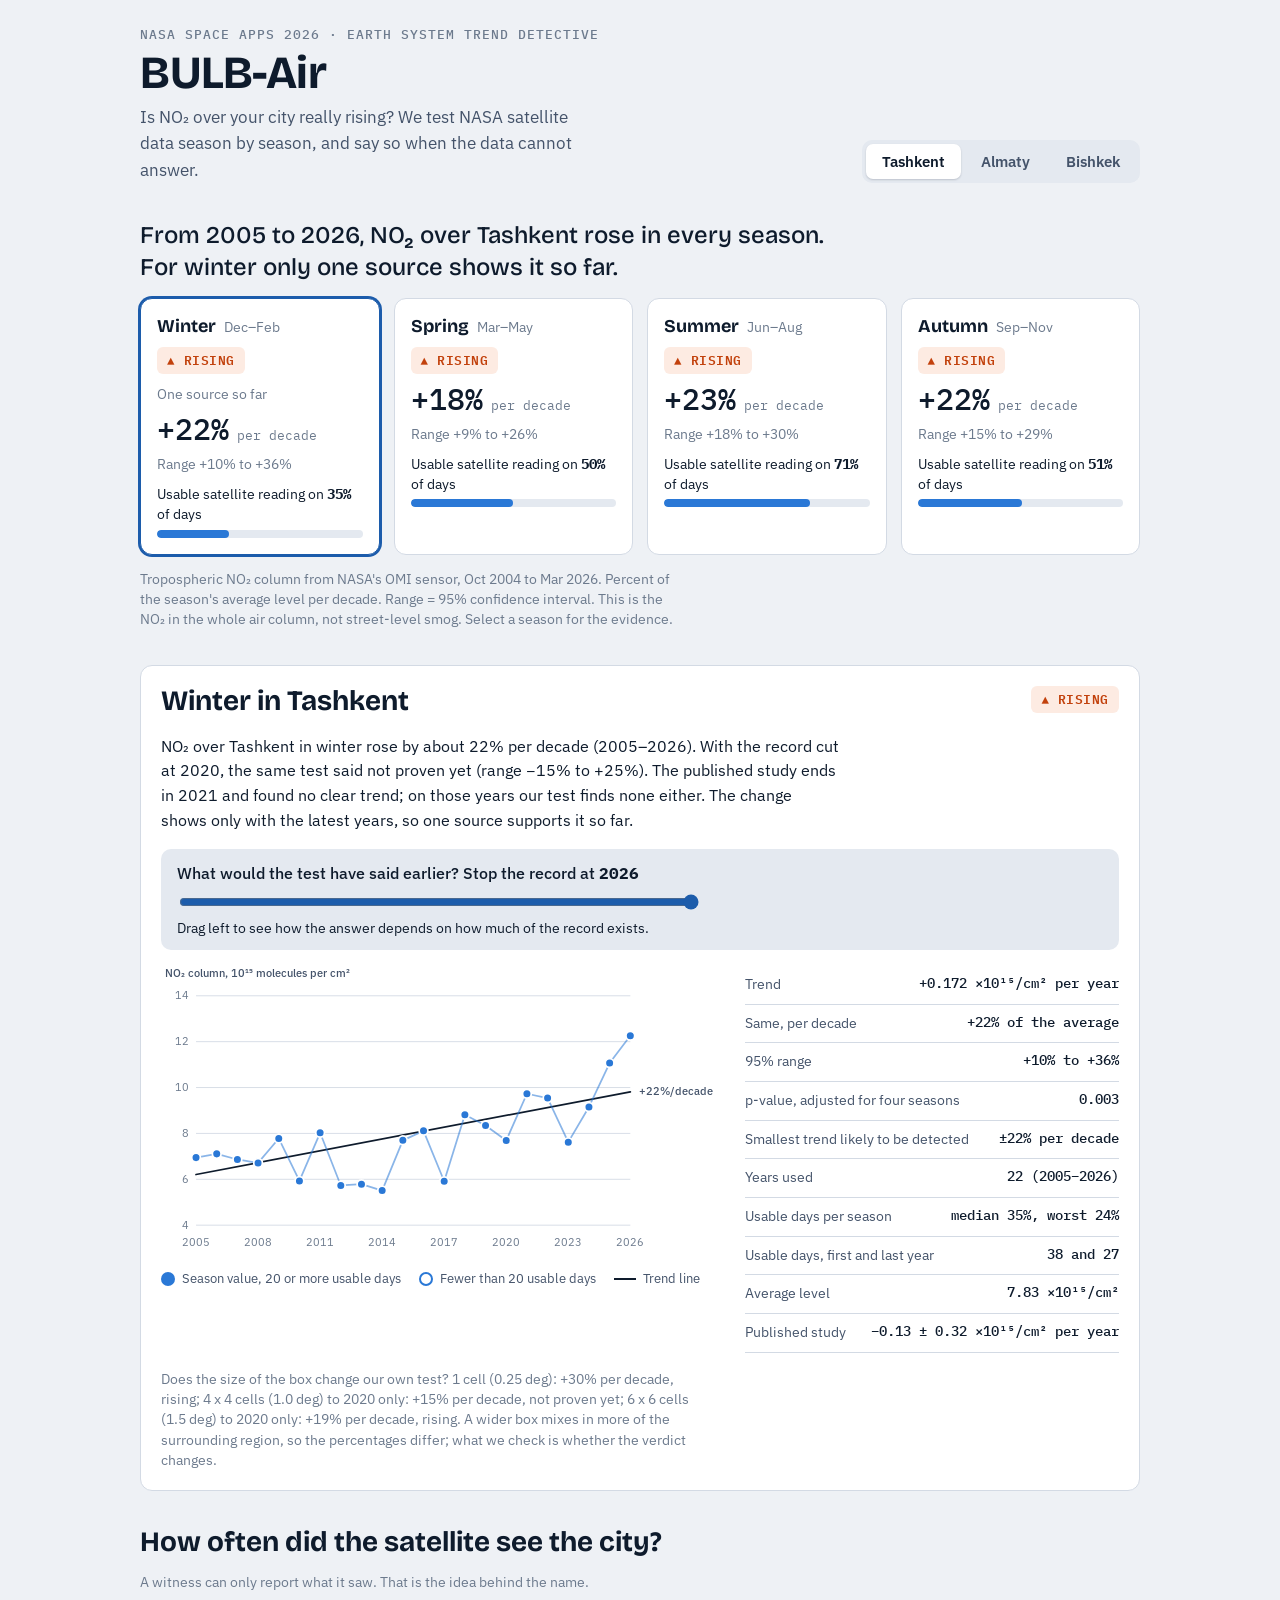
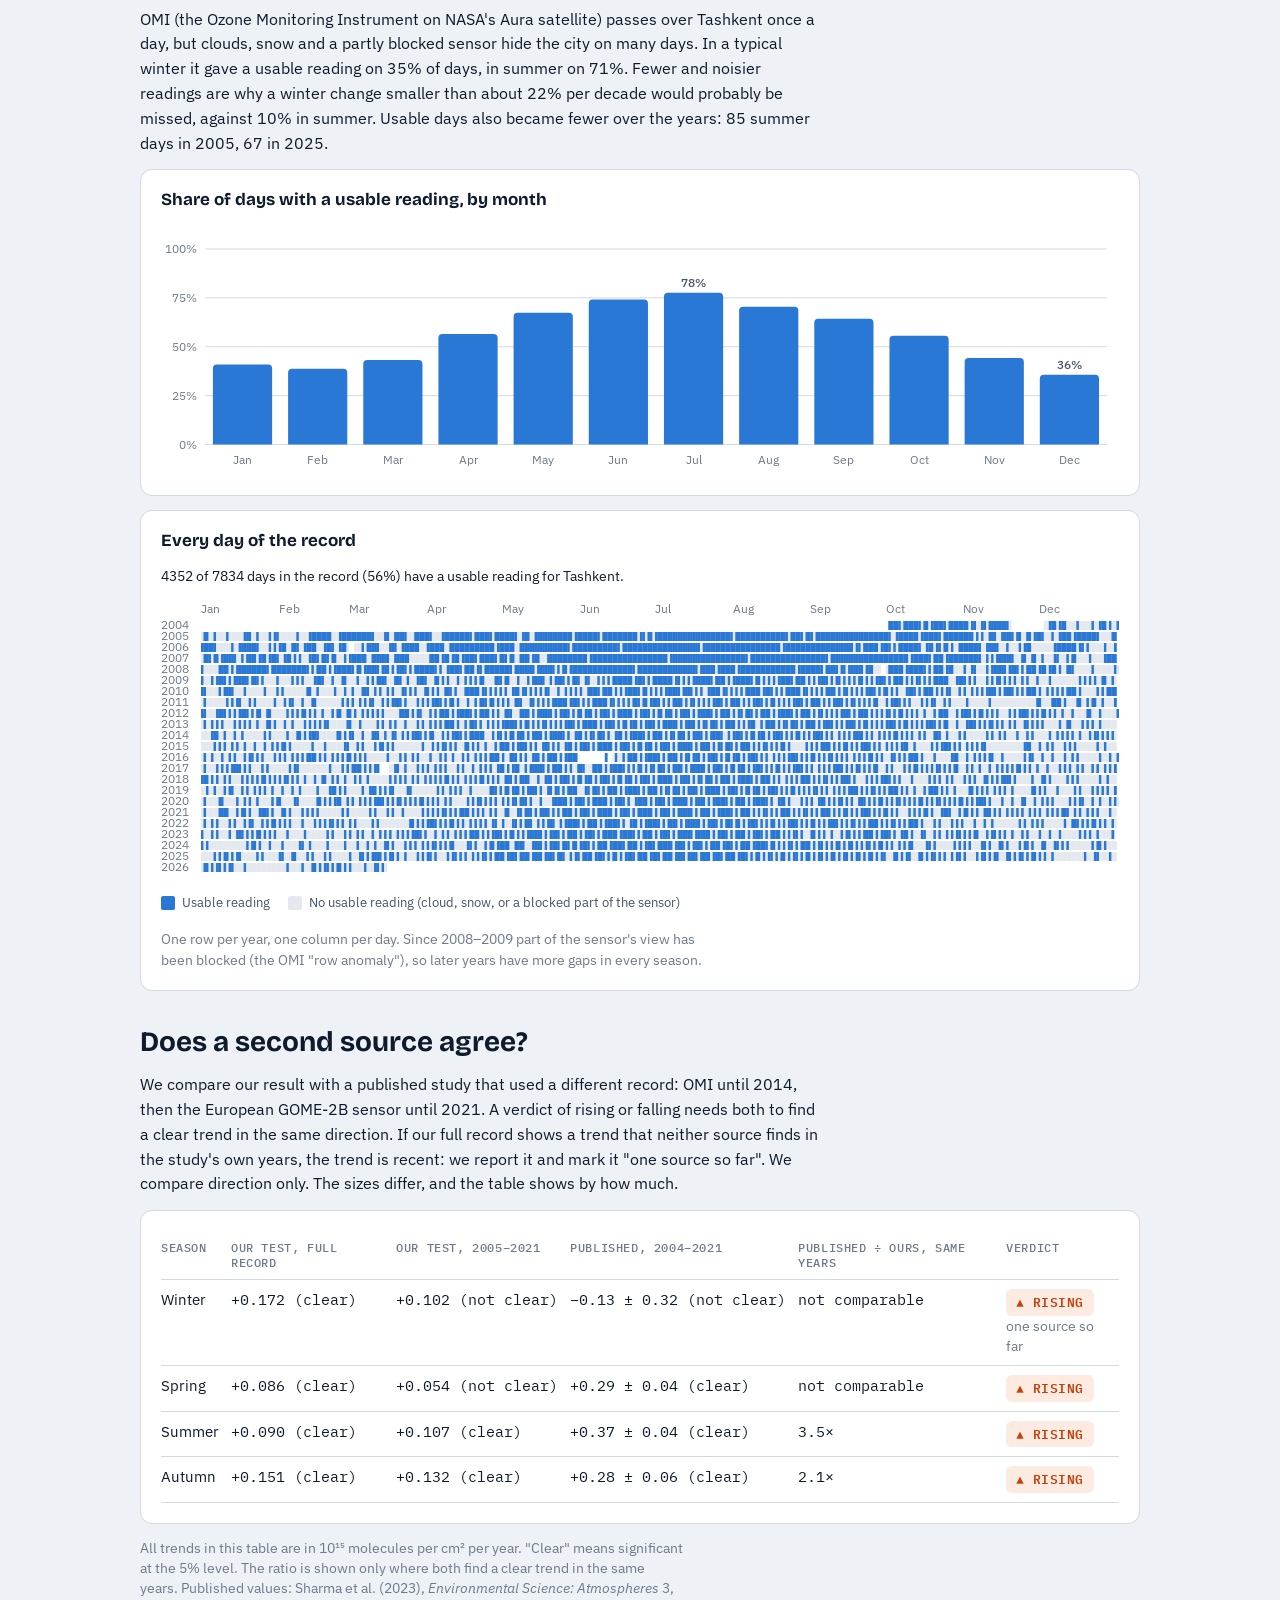
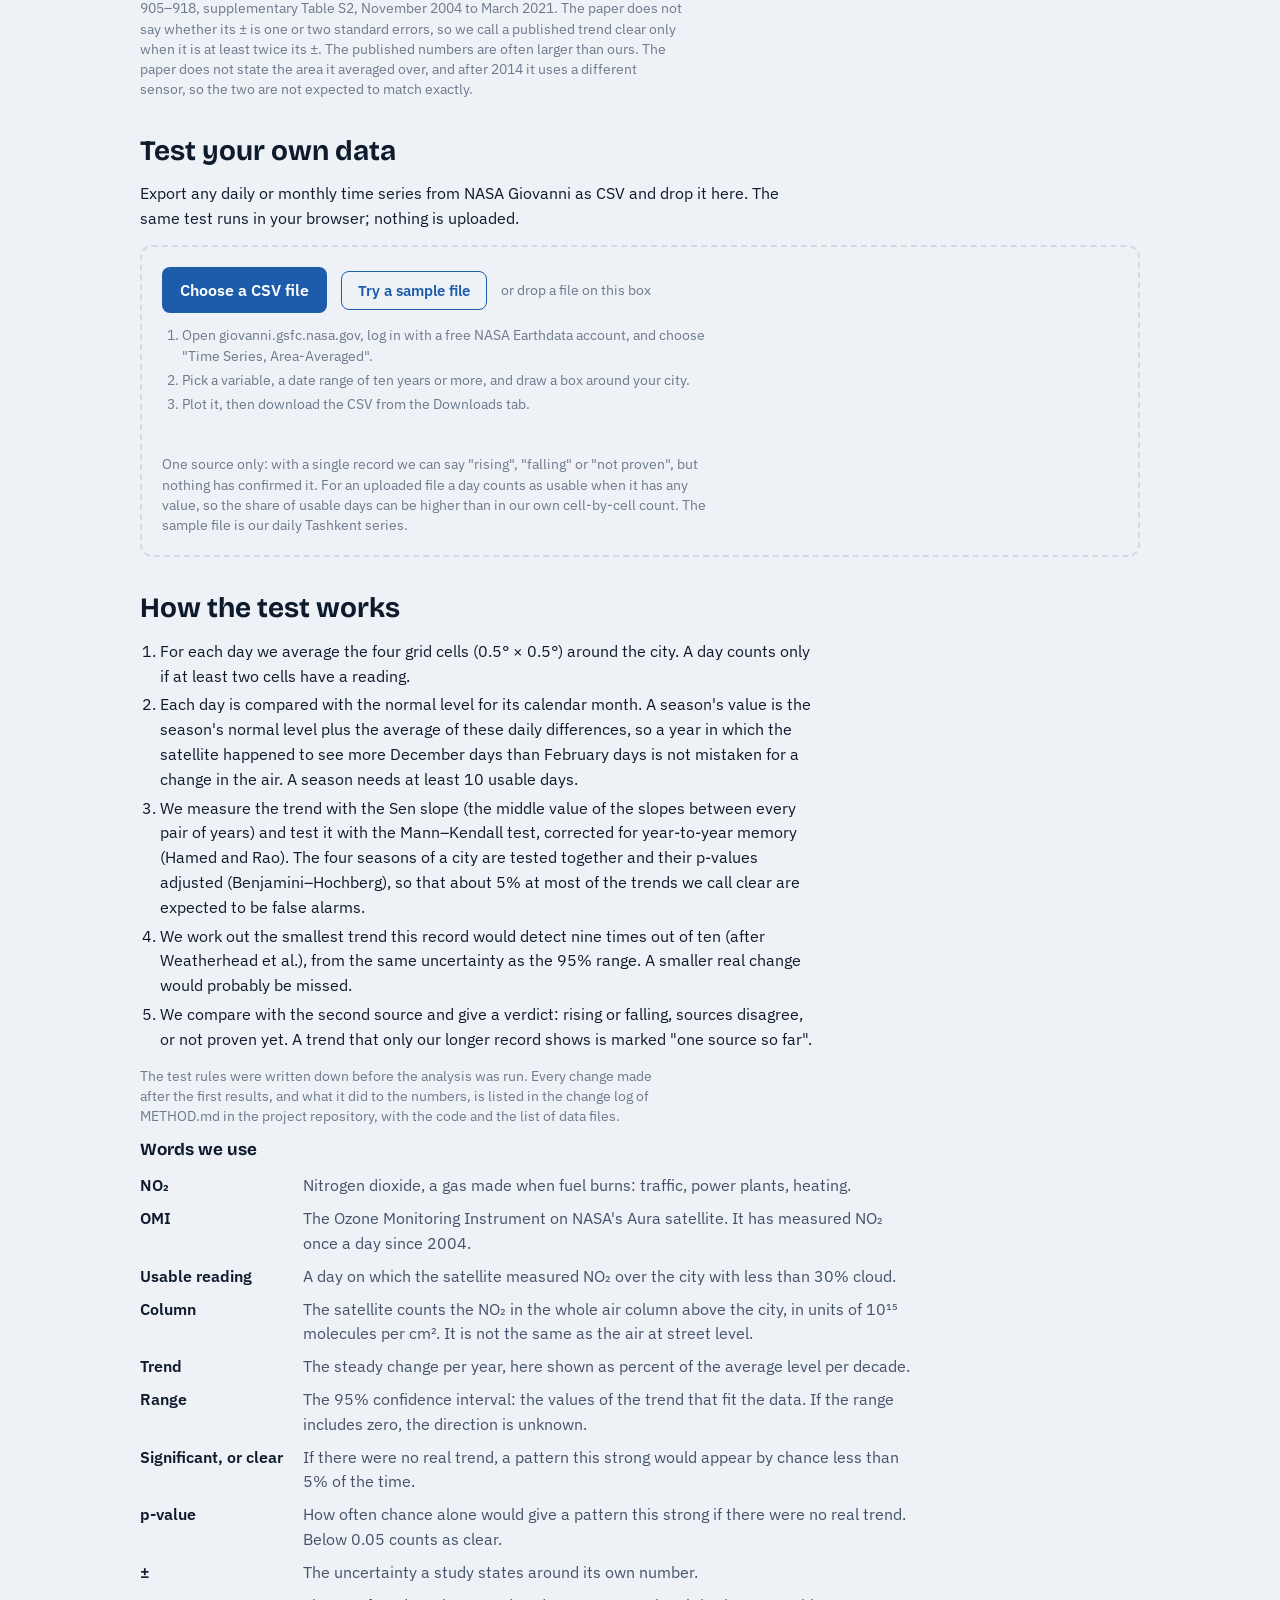
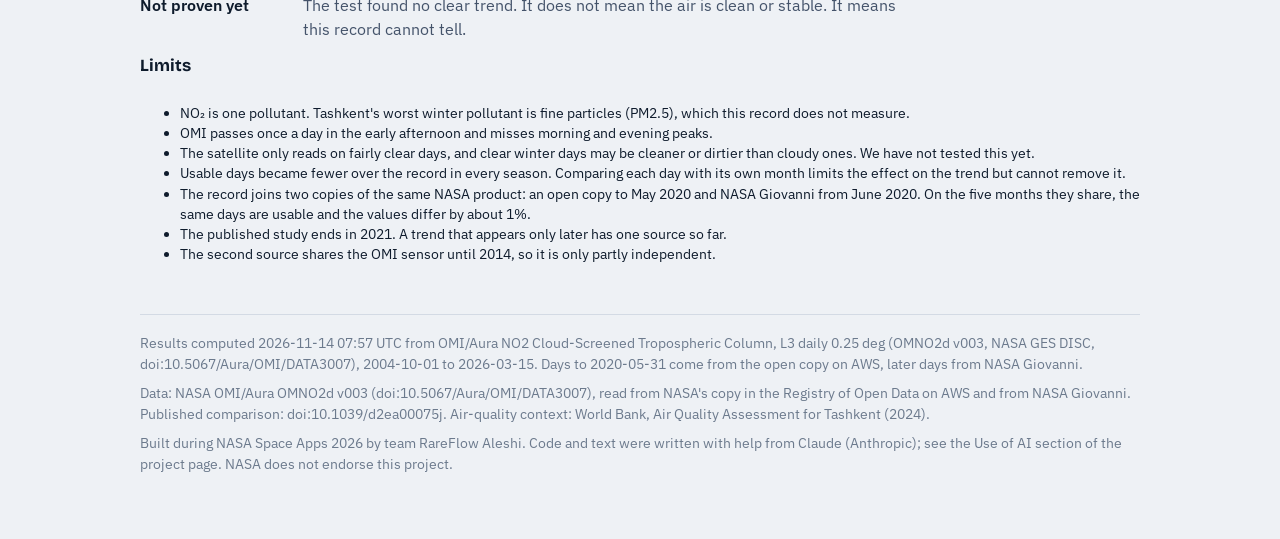
==== docs/index.html @ 831ce398 "chore: initial import of BULB-Air (formerly AirWitness) Satellite NO2 trend tester for NASA Space Ap" ====
<!DOCTYPE html>
<html lang="en">
<head>
<meta charset="utf-8">
<meta name="viewport" content="width=device-width, initial-scale=1">
<title>BULB-Air</title>
<link rel="icon" href="data:,">
<link rel="preconnect" href="https://fonts.googleapis.com">
<link href="https://fonts.googleapis.com/css2?family=Bricolage+Grotesque:opsz,wght@12..96,500;12..96,700&family=IBM+Plex+Mono:wght@400;500&family=IBM+Plex+Sans:wght@400;500;600&display=swap" rel="stylesheet">
<style>
/* Layout idea: an evidence file. One column, verdicts first, proof underneath, method last. */
:root {
  --bg: #eef1f5;
  --surface: #ffffff;
  --surface-2: #e4e9f0;
  --ink: #0e1b2c;
  --ink-2: #44536a;
  --muted: #6c7a8d;
  --line: #d3dae4;
  --accent: #1c5cab;          /* controls and links */
  --data: #2a78d6;            /* measured values */
  --rise: #c2410c;            /* status: rising */
  --fall: #0f7a55;            /* status: falling */
  --split: #8a5a00;           /* status: sources disagree */
  --open: #55627a;            /* status: not proven */
  --rise-bg: #fdebe2; --fall-bg: #e0f3ec; --split-bg: #fbf0d6; --open-bg: #e6eaf1;
  --display: "Bricolage Grotesque", "Segoe UI", system-ui, sans-serif;
  --body: "IBM Plex Sans", "Segoe UI", system-ui, sans-serif;
  --mono: "IBM Plex Mono", ui-monospace, Consolas, monospace;
}
@media (prefers-color-scheme: dark) {
  :root:not([data-theme="light"]) {
    color-scheme: dark;
    --bg: #0e1621; --surface: #172231; --surface-2: #223043; --ink: #edeae3; --ink-2: #b9c3d1;
    --muted: #8c9aab; --line: #2b3a4e; --accent: #7fb4f0; --data: #3987e5;
    --rise: #f28c4b; --fall: #4cc79a; --split: #e2b34a; --open: #a7b3c5;
    --rise-bg: #3a2416; --fall-bg: #12352b; --split-bg: #3a2f12; --open-bg: #253246;
  }
}
:root[data-theme="dark"] {
  color-scheme: dark;
  --bg: #0e1621; --surface: #172231; --surface-2: #223043; --ink: #edeae3; --ink-2: #b9c3d1;
  --muted: #8c9aab; --line: #2b3a4e; --accent: #7fb4f0; --data: #3987e5;
  --rise: #f28c4b; --fall: #4cc79a; --split: #e2b34a; --open: #a7b3c5;
  --rise-bg: #3a2416; --fall-bg: #12352b; --split-bg: #3a2f12; --open-bg: #253246;
}
* { box-sizing: border-box; }
html { -webkit-text-size-adjust: 100%; }
body { margin: 0; background: var(--bg); color: var(--ink); font: 16px/1.55 var(--body); }
main { max-width: 1040px; margin: 0 auto; padding: 28px 20px 64px; display: flex; flex-direction: column; gap: 36px; }
h1, h2, h3 { font-family: var(--display); text-wrap: balance; margin: 0; line-height: 1.12; }
h1 { font-size: clamp(30px, 5vw, 46px); font-weight: 700; letter-spacing: -0.01em; }
h2 { font-size: clamp(22px, 3vw, 28px); font-weight: 700; }
h3 { font-size: 17px; font-weight: 700; }
p { margin: 0; max-width: 68ch; }
a { color: var(--accent); }
.num { font-family: var(--mono); font-variant-numeric: tabular-nums; }
.muted { color: var(--muted); }
.small { font-size: 13.5px; line-height: 1.5; }
.stack { display: flex; flex-direction: column; gap: 14px; }
.row { display: flex; flex-wrap: wrap; gap: 14px; align-items: center; }

header.top { display: flex; flex-wrap: wrap; gap: 14px 28px; align-items: flex-end; justify-content: space-between; }
.brand { display: flex; flex-direction: column; gap: 6px; }
.brand .tag { color: var(--ink-2); font-size: 17px; max-width: 46ch; }
.eyebrow { font: 500 12.5px/1 var(--mono); letter-spacing: 0.08em; text-transform: uppercase; color: var(--muted); }

.tabs { display: inline-flex; background: var(--surface-2); border-radius: 10px; padding: 4px; gap: 4px; }
.tabs button { font: 600 15px var(--body); color: var(--ink-2); background: transparent; border: 0; padding: 8px 16px; border-radius: 7px; cursor: pointer; }
.tabs button[aria-selected="true"] { background: var(--surface); color: var(--ink); box-shadow: 0 1px 2px rgba(10, 20, 40, .18); }
button:focus-visible, .card:focus-visible, input:focus-visible, label.pick:focus-within { outline: 2px solid var(--accent); outline-offset: 2px; }

.headline { font: 500 clamp(19px, 2.6vw, 24px)/1.35 var(--display); max-width: 30em; }

.cards { display: grid; grid-template-columns: repeat(4, 1fr); gap: 14px; }
@media (max-width: 900px) { .cards { grid-template-columns: repeat(2, 1fr); } }
@media (max-width: 480px) { .cards { grid-template-columns: 1fr; } }
.card { background: var(--surface); border: 1px solid var(--line); border-radius: 12px; padding: 16px; display: flex; flex-direction: column; gap: 10px; text-align: left; cursor: pointer; color: inherit; font: inherit; }
.card[aria-pressed="true"] { border-color: var(--accent); box-shadow: 0 0 0 2px var(--accent); }
.card .season { display: flex; justify-content: space-between; align-items: baseline; gap: 8px; }
.card .season b { font: 700 18px var(--display); }
.pill { display: inline-flex; align-items: center; gap: 7px; align-self: flex-start; font: 600 12.5px/1 var(--mono); letter-spacing: .04em; padding: 7px 10px; border-radius: 6px; }
.pill.RISING { background: var(--rise-bg); color: var(--rise); }
.pill.FALLING { background: var(--fall-bg); color: var(--fall); }
.pill.DISAGREE { background: var(--split-bg); color: var(--split); }
.pill.OPEN { background: var(--open-bg); color: var(--open); }
.big { font: 500 30px/1 var(--mono); font-variant-numeric: tabular-nums; }
.big small { font-size: 13px; color: var(--muted); font-weight: 400; }
.big.two { font-size: 21px; line-height: 30px; }
.meter { height: 8px; border-radius: 4px; background: var(--surface-2); overflow: hidden; }
.meter i { display: block; height: 100%; background: var(--data); border-radius: 4px; }

.panel { background: var(--surface); border: 1px solid var(--line); border-radius: 12px; padding: 20px; display: flex; flex-direction: column; gap: 16px; }
.split { display: grid; grid-template-columns: minmax(0, 1.5fr) minmax(0, 1fr); gap: 24px; align-items: start; }
@media (max-width: 820px) { .split { grid-template-columns: 1fr; } }
.cut { display: flex; flex-direction: column; gap: 6px; background: var(--surface-2); border-radius: 10px; padding: 12px 16px; }
.cut label { font-weight: 500; }
.cut input { width: 100%; max-width: 520px; accent-color: var(--accent); }
.facts { display: grid; grid-template-columns: 1fr; gap: 0; margin: 0; }
.facts div { display: flex; justify-content: space-between; gap: 16px; padding: 8px 0; border-bottom: 1px solid var(--line); }
.facts dt { color: var(--ink-2); font-size: 14px; }
.facts dd { margin: 0; text-align: right; font: 500 14px var(--mono); font-variant-numeric: tabular-nums; }
.chart { width: 100%; height: auto; display: block; }
.chart text { font: 12px var(--body); fill: var(--muted); }
.chart .lab { fill: var(--ink-2); font-weight: 500; }
.legend { display: flex; flex-wrap: wrap; gap: 6px 18px; font-size: 13px; color: var(--ink-2); }
.legend span { display: inline-flex; align-items: center; gap: 7px; }
.key { width: 14px; height: 14px; border-radius: 50%; background: var(--data); display: inline-block; }
.key.hollow { background: var(--surface); border: 2px solid var(--data); }
.key.line { width: 22px; height: 0; border-radius: 0; background: none; border-top: 2px solid var(--ink); }
.key.dash { width: 22px; height: 0; border-radius: 0; background: none; border-top: 2px dashed var(--ink-2); }
.key.sq { border-radius: 2px; }
.key.sq.off { background: var(--surface-2); }
.scroll { overflow-x: auto; }
table { border-collapse: collapse; width: 100%; font-size: 14.5px; }
th, td { text-align: left; padding: 9px 12px 9px 0; border-bottom: 1px solid var(--line); vertical-align: top; }
th { font: 500 12px var(--mono); letter-spacing: .05em; text-transform: uppercase; color: var(--muted); }
td.n { font-family: var(--mono); font-variant-numeric: tabular-nums; white-space: nowrap; }
canvas { width: 100%; display: block; border-radius: 6px; }
#tip { position: fixed; pointer-events: none; background: var(--ink); color: var(--bg); font: 13px/1.4 var(--body); padding: 7px 10px; border-radius: 6px; max-width: 240px; z-index: 5; display: none; }
#tip b { font-family: var(--mono); font-weight: 500; }
label.pick { display: inline-flex; align-items: center; gap: 10px; background: var(--accent); color: var(--surface); font-weight: 600; padding: 11px 18px; border-radius: 8px; cursor: pointer; }
label.pick input { position: absolute; opacity: 0; width: 1px; height: 1px; }
button.ghost { font: 600 15px var(--body); color: var(--accent); background: transparent; border: 1.5px solid var(--accent); padding: 9px 16px; border-radius: 8px; cursor: pointer; }
.drop { border: 2px dashed var(--line); border-radius: 12px; padding: 20px; display: flex; flex-direction: column; gap: 12px; }
.drop.over { border-color: var(--accent); background: var(--surface-2); }
.err { color: var(--rise); font-weight: 500; }
ol.steps { margin: 0; padding-left: 20px; max-width: 68ch; display: flex; flex-direction: column; gap: 4px; }
dl.gloss { display: grid; grid-template-columns: max-content 1fr; gap: 8px 20px; margin: 0; max-width: 78ch; }
dl.gloss dt { font-weight: 600; }
dl.gloss dd { margin: 0; color: var(--ink-2); }
@media (max-width: 560px) { dl.gloss { grid-template-columns: 1fr; gap: 2px; } dl.gloss dd { margin-bottom: 10px; } }
footer { color: var(--muted); font-size: 13.5px; border-top: 1px solid var(--line); padding-top: 18px; display: flex; flex-direction: column; gap: 8px; }
@media (prefers-reduced-motion: no-preference) { .card { transition: box-shadow .15s, border-color .15s; } }
</style>
</head>
<body>
<main>
  <header class="top">
    <div class="brand">
      <span class="eyebrow">NASA Space Apps 2026 · Earth System Trend Detective</span>
      <h1>BULB-Air</h1>
      <p class="tag">Is NO₂ over your city really rising? We test NASA satellite data season by season, and say so when the data cannot answer.</p>
    </div>
    <div class="tabs" role="tablist" aria-label="City" id="cityTabs"></div>
  </header>

  <section class="stack" aria-live="polite">
    <p class="headline" id="headline"></p>
    <div class="cards" id="cards"></div>
    <p class="small muted" id="cardNote"></p>
  </section>

  <section class="panel" id="detail">
    <div class="row" style="justify-content:space-between">
      <h2 id="detailTitle"></h2>
      <span class="pill" id="detailPill"></span>
    </div>
    <p id="detailText"></p>
    <div class="cut">
      <label for="cut">What would the test have said earlier? Stop the record at <b class="num" id="cutYear"></b></label>
      <input type="range" id="cut" step="1">
      <p class="small" id="cutText"></p>
    </div>
    <div class="split">
      <div class="stack">
        <svg class="chart" id="trendChart" viewBox="0 0 640 330" role="img" aria-labelledby="detailTitle"></svg>
        <div class="legend">
          <span><i class="key"></i>Season value, 20 or more usable days</span>
          <span><i class="key hollow"></i>Fewer than 20 usable days</span>
          <span id="lineKey"></span>
        </div>
      </div>
      <dl class="facts" id="facts"></dl>
    </div>
    <p class="small muted" id="robust"></p>
  </section>

  <section class="stack">
    <h2>How often did the satellite see the city?</h2>
    <p class="small muted">A witness can only report what it saw. That is the idea behind the name.</p>
    <p id="coverText"></p>
    <div class="panel">
      <h3>Share of days with a usable reading, by month</h3>
      <svg class="chart" id="monthChart" viewBox="0 0 960 250" role="img" aria-label="Share of days with a usable satellite reading for each month"></svg>
    </div>
    <div class="panel">
      <h3>Every day of the record</h3>
      <p class="small" id="calText"></p>
      <canvas id="calendar" height="260" role="img" aria-label="Calendar of days when the satellite gave a usable reading"></canvas>
      <div class="legend">
        <span><i class="key sq"></i>Usable reading</span>
        <span><i class="key sq off"></i>No usable reading (cloud, snow, or a blocked part of the sensor)</span>
      </div>
      <p class="small muted">One row per year, one column per day. Since 2008–2009 part of the sensor's view has been blocked (the OMI "row anomaly"), so later years have more gaps in every season.</p>
    </div>
  </section>

  <section class="stack">
    <h2>Does a second source agree?</h2>
    <p>We compare our result with a published study that used a different record: OMI until 2014, then the European GOME-2B sensor until 2021. A verdict of rising or falling needs both to find a clear trend in the same direction. If our full record shows a trend that neither source finds in the study's own years, the trend is recent: we report it and mark it "one source so far". We compare direction only. The sizes differ, and the table shows by how much.</p>
    <div class="panel scroll">
      <table id="compare"></table>
    </div>
    <p class="small muted">All trends in this table are in 10¹⁵ molecules per cm² per year. "Clear" means significant at the 5% level. The ratio is shown only where both find a clear trend in the same years. Published values: Sharma et al. (2023), <i>Environmental Science: Atmospheres</i> 3, 905–918, supplementary Table S2, November 2004 to March 2021. The paper does not say whether its ± is one or two standard errors, so we call a published trend clear only when it is at least twice its ±. The published numbers are often larger than ours. The paper does not state the area it averaged over, and after 2014 it uses a different sensor, so the two are not expected to match exactly.</p>
  </section>

  <section class="stack">
    <h2>Test your own data</h2>
    <p>Export any daily or monthly time series from NASA Giovanni as CSV and drop it here. The same test runs in your browser; nothing is uploaded.</p>
    <div class="drop" id="drop">
      <div class="row">
        <label class="pick"><input type="file" id="file" accept=".csv,text/csv,text/plain">Choose a CSV file</label>
        <button type="button" class="ghost" id="sample">Try a sample file</button>
        <span class="muted small">or drop a file on this box</span>
      </div>
      <ol class="steps small muted">
        <li>Open giovanni.gsfc.nasa.gov, log in with a free NASA Earthdata account, and choose "Time Series, Area-Averaged".</li>
        <li>Pick a variable, a date range of ten years or more, and draw a box around your city.</li>
        <li>Plot it, then download the CSV from the Downloads tab.</li>
      </ol>
      <p class="err small" id="upErr" hidden></p>
      <div id="upOut" class="stack" hidden>
        <h3 id="upTitle"></h3>
        <div class="scroll"><table id="upTable"></table></div>
        <p class="small muted">One source only: with a single record we can say "rising", "falling" or "not proven", but nothing has confirmed it. For an uploaded file a day counts as usable when it has any value, so the share of usable days can be higher than in our own cell-by-cell count. The sample file is our daily Tashkent series.</p>
      </div>
    </div>
  </section>

  <section class="stack">
    <h2>How the test works</h2>
    <ol class="steps">
      <li>For each day we average the four grid cells (0.5° × 0.5°) around the city. A day counts only if at least two cells have a reading.</li>
      <li>Each day is compared with the normal level for its calendar month. A season's value is the season's normal level plus the average of these daily differences, so a year in which the satellite happened to see more December days than February days is not mistaken for a change in the air. A season needs at least 10 usable days.</li>
      <li>We measure the trend with the Sen slope (the middle value of the slopes between every pair of years) and test it with the Mann–Kendall test, corrected for year-to-year memory (Hamed and Rao). The four seasons of a city are tested together and their p-values adjusted (Benjamini–Hochberg), so that about 5% at most of the trends we call clear are expected to be false alarms.</li>
      <li>We work out the smallest trend this record would detect nine times out of ten (after Weatherhead et al.), from the same uncertainty as the 95% range. A smaller real change would probably be missed.</li>
      <li>We compare with the second source and give a verdict: rising or falling, sources disagree, or not proven yet. A trend that only our longer record shows is marked "one source so far".</li>
    </ol>
    <p class="small muted">The test rules were written down before the analysis was run. Every change made after the first results, and what it did to the numbers, is listed in the change log of METHOD.md in the project repository, with the code and the list of data files.</p>
    <h3>Words we use</h3>
    <dl class="gloss">
      <dt>NO₂</dt><dd>Nitrogen dioxide, a gas made when fuel burns: traffic, power plants, heating.</dd>
      <dt>OMI</dt><dd>The Ozone Monitoring Instrument on NASA's Aura satellite. It has measured NO₂ once a day since 2004.</dd>
      <dt>Usable reading</dt><dd>A day on which the satellite measured NO₂ over the city with less than 30% cloud.</dd>
      <dt>Column</dt><dd>The satellite counts the NO₂ in the whole air column above the city, in units of 10¹⁵ molecules per cm². It is not the same as the air at street level.</dd>
      <dt>Trend</dt><dd>The steady change per year, here shown as percent of the average level per decade.</dd>
      <dt>Range</dt><dd>The 95% confidence interval: the values of the trend that fit the data. If the range includes zero, the direction is unknown.</dd>
      <dt>Significant, or clear</dt><dd>If there were no real trend, a pattern this strong would appear by chance less than 5% of the time.</dd>
      <dt>p-value</dt><dd>How often chance alone would give a pattern this strong if there were no real trend. Below 0.05 counts as clear.</dd>
      <dt>±</dt><dd>The uncertainty a study states around its own number.</dd>
      <dt>Not proven yet</dt><dd>The test found no clear trend. It does not mean the air is clean or stable. It means this record cannot tell.</dd>
    </dl>
    <h3>Limits</h3>
    <ul class="steps small">
      <li>NO₂ is one pollutant. Tashkent's worst winter pollutant is fine particles (PM2.5), which this record does not measure.</li>
      <li>OMI passes once a day in the early afternoon and misses morning and evening peaks.</li>
      <li>The satellite only reads on fairly clear days, and clear winter days may be cleaner or dirtier than cloudy ones. We have not tested this yet.</li>
      <li>Usable days became fewer over the record in every season. Comparing each day with its own month limits the effect on the trend but cannot remove it.</li>
      <li>The record joins two copies of the same NASA product: an open copy to May 2020 and NASA Giovanni from June 2020. On the five months they share, the same days are usable and the values differ by about 1%.</li>
      <li>The published study ends in 2021. A trend that appears only later has one source so far.</li>
      <li>The second source shares the OMI sensor until 2014, so it is only partly independent.</li>
    </ul>
  </section>

  <footer>
    <span id="foot"></span>
    <span>Data: NASA OMI/Aura OMNO2d v003 (doi:10.5067/Aura/OMI/DATA3007), read from NASA's copy in the Registry of Open Data on AWS and from NASA Giovanni. Published comparison: doi:10.1039/d2ea00075j. Air-quality context: World Bank, Air Quality Assessment for Tashkent (2024).</span>
    <span>Built during NASA Space Apps 2026 by team RareFlow Aleshi. Code and text were written with help from Claude (Anthropic); see the Use of AI section of the project page. NASA does not endorse this project.</span>
  </footer>
</main>
<div id="tip" role="status"></div>

<script src="results.js"></script>
<script src="stats.js"></script>
<script>
(function () {
  "use strict";
  var D = window.BULB_AIR, ORDER = ["DJF", "MAM", "JJA", "SON"];
  var MONTHS = { DJF: "Dec–Feb", MAM: "Mar–May", JJA: "Jun–Aug", SON: "Sep–Nov" };
  var LOW = { DJF: "winter", MAM: "spring", JJA: "summer", SON: "autumn" };
  var MN = ["Jan", "Feb", "Mar", "Apr", "May", "Jun", "Jul", "Aug", "Sep", "Oct", "Nov", "Dec"];
  var state = { city: "tashkent", season: "DJF", cut: null };
  var $ = function (id) { return document.getElementById(id); };
  var NS = "http://www.w3.org/2000/svg";
  function el(tag, attrs, text) {
    var e = document.createElementNS(NS, tag);
    for (var k in attrs) e.setAttribute(k, attrs[k]);
    if (text !== undefined) e.textContent = text;
    return e;
  }
  function h(tag, cls, html) { var e = document.createElement(tag); if (cls) e.className = cls; if (html !== undefined) e.innerHTML = html; return e; }
  function sign(v, d) { return (v > 0 ? "+" : v < 0 ? "−" : "") + Math.abs(v).toFixed(d === undefined ? 0 : d); }
  function pct(v) { return Math.round(100 * v) + "%"; }
  function pillInfo(v) {
    if (v === "RISING") return { cls: "RISING", icon: "▲", text: "RISING" };
    if (v === "FALLING") return { cls: "FALLING", icon: "▼", text: "FALLING" };
    if (v === "SOURCES DISAGREE") return { cls: "DISAGREE", icon: "≠", text: "SOURCES DISAGREE" };
    if (v === "TOO LITTLE DATA") return { cls: "OPEN", icon: "∅", text: "TOO LITTLE DATA" };
    return { cls: "OPEN", icon: "?", text: "NOT PROVEN YET" };
  }
  function setPill(node, v) { var p = pillInfo(v); node.className = "pill " + p.cls; node.textContent = p.icon + " " + p.text; }
  function css(name) { return getComputedStyle(document.documentElement).getPropertyValue(name).trim(); }

  /* tooltip */
  var tip = $("tip");
  function showTip(evt, html) {
    tip.innerHTML = html; tip.style.display = "block";
    var x = Math.min(evt.clientX + 14, window.innerWidth - tip.offsetWidth - 8);
    var y = evt.clientY - tip.offsetHeight - 12; if (y < 6) y = evt.clientY + 16;
    tip.style.left = x + "px"; tip.style.top = y + "px";
  }
  function hideTip() { tip.style.display = "none"; }

  function sentence(city, key, s) {
    var name = LOW[key], pub = s.published, lo = sign(s.ci_low_pct_decade), hi = sign(s.ci_high_pct_decade);
    var yrs = s.first_year + "–" + s.last_year;
    var then = "";
    if (s.until_2020 && s.until_2020.verdict !== s.own_verdict && s.until_2020.verdict === "NOT PROVEN YET")
      then = " With the record cut at " + s.until_2020.last_year + ", the same test said not proven yet (range " + sign(s.until_2020.ci_low_pct_decade) + "% to " + sign(s.until_2020.ci_high_pct_decade) + "%).";
    if ((s.verdict === "RISING" || s.verdict === "FALLING") && s.one_source && pub) {
      return "NO₂ over " + city + " in " + name + " " + (s.verdict === "RISING" ? "rose" : "fell") + " by about " +
        Math.abs(Math.round(s.slope_pct_decade)) + "% per decade (" + yrs + ")." + then + " The published study ends in 2021 and found no clear trend; on those years our test finds none either. The change shows only with the latest years, so one source supports it so far.";
    }
    if (s.verdict === "RISING" || s.verdict === "FALLING") {
      return "NO₂ over " + city + " in " + name + " " + (s.verdict === "RISING" ? "rose" : "fell") + " by about " +
        Math.abs(Math.round(s.slope_pct_decade)) + "% per decade (" + yrs + "). The published study finds the same direction" +
        (pub && pub.ratio > 0 && pub.ours_same_period_verdict !== "NOT PROVEN YET" ? ", at a rate " + (Math.round(pub.ratio * 10) / 10) + " times ours over the same years. We agree on direction, not on size." : ".") + then;
    }
    if (s.verdict === "SOURCES DISAGREE") {
      var ours = s.own_verdict === "NOT PROVEN YET" ? "our test finds no clear trend (range " + lo + "% to " + hi + "% per decade)"
        : "our test says " + s.own_verdict.toLowerCase() + " (" + sign(s.slope_pct_decade) + "% per decade)";
      var theirs = pub.significant ? "the published study reports a clear " + (pub.slope > 0 ? "rise" : "fall") : "the published study reports no clear trend";
      return "For " + name + " (" + yrs + "), " + ours + ", but " + theirs + ". Until the two agree, we do not call it.";
    }
    return "We cannot tell whether " + name + " NO₂ over " + city + " rose or fell (" + yrs + "). The change fits anything from " + lo +
      "% to " + hi + "% per decade. A real change smaller than about " + Math.round(s.mdt_pct_decade) +
      "% per decade would probably have been missed. Not proven does not mean the air is clean.";
  }

  function renderTabs() {
    var box = $("cityTabs"); box.innerHTML = "";
    Object.keys(D.cities).forEach(function (c) {
      var b = h("button", "", D.cities[c].name);
      b.setAttribute("role", "tab"); b.setAttribute("aria-selected", c === state.city); b.id = "tab-" + c;
      b.onclick = function () { state.city = c; state.cut = null; try { location.hash = c; } catch (e) {} render(); };
      box.appendChild(b);
    });
  }

  function renderCards() {
    var c = D.cities[state.city], box = $("cards"); box.innerHTML = "";
    var groups = { RISING: [], FALLING: [], "SOURCES DISAGREE": [], "NOT PROVEN YET": [], "TOO LITTLE DATA": [] };
    ORDER.forEach(function (k) { groups[c.seasons[k].verdict].push(LOW[k]); });
    function list(a) { return a.length > 1 ? a.slice(0, -1).join(", ") + " and " + a[a.length - 1] : a[0]; }
    var parts = [];
    var y0 = Math.min.apply(null, ORDER.map(function (k) { return c.seasons[k].first_year; }));
    var y1 = Math.max.apply(null, ORDER.map(function (k) { return c.seasons[k].last_year; }));
    if (groups.RISING.length) parts.push("From " + y0 + " to " + y1 + ", NO₂ over " + c.name + " rose in " + (groups.RISING.length === 4 ? "every season" : list(groups.RISING)) + ".");
    if (groups.FALLING.length) parts.push((groups.RISING.length ? "It" : "From " + y0 + " to " + y1 + ", NO₂ over " + c.name) + " fell in " + list(groups.FALLING) + ".");
    if (!groups.RISING.length && !groups.FALLING.length) parts.push("NO₂ over " + c.name + ", " + y0 + " to " + y1 + ".");
    if (groups["SOURCES DISAGREE"].length) parts.push("For " + list(groups["SOURCES DISAGREE"]) + " the sources disagree.");
    if (groups["NOT PROVEN YET"].length) parts.push(list(groups["NOT PROVEN YET"]).replace(/^./, function (m) { return m.toUpperCase(); }) + ": not proven yet.");
    var solo = ORDER.filter(function (k) { var q = c.seasons[k]; return q.one_source && (q.verdict === "RISING" || q.verdict === "FALLING"); }).map(function (k) { return LOW[k]; });
    if (solo.length) parts.push("For " + list(solo) + " only one source shows it so far.");
    $("headline").textContent = parts.join(" ");
    ORDER.forEach(function (k) {
      var s = c.seasons[k], card = h("button", "card");
      card.type = "button"; card.setAttribute("aria-pressed", k === state.season);
      var top = h("div", "season", "<b>" + D.season_names[k] + "</b><span class='muted small'>" + MONTHS[k] + "</span>");
      var pill = h("span"); setPill(pill, s.verdict);
      var clear = s.own_verdict === "RISING" || s.own_verdict === "FALLING";
      var big = clear ? h("div", "big", sign(s.slope_pct_decade) + "%<small> per decade</small>")
        : h("div", "big two", sign(s.ci_low_pct_decade) + "% to " + sign(s.ci_high_pct_decade) + "%<small> per decade</small>");
      var range = clear ? h("div", "small muted", "Range " + sign(s.ci_low_pct_decade) + "% to " + sign(s.ci_high_pct_decade) + "%")
        : h("div", "small muted", "Direction unknown. Best estimate " + sign(s.slope_pct_decade) + "%");
      var cov = h("div", "stack"); cov.style.gap = "5px";
      cov.appendChild(h("div", "small", "Usable satellite reading on <b class='num'>" + pct(s.coverage_median) + "</b> of days"));
      var m = h("div", "meter"); var bar = h("i"); bar.style.width = pct(s.coverage_median); m.appendChild(bar); cov.appendChild(m);
      card.appendChild(top); card.appendChild(pill);
      if (s.one_source && clear) card.appendChild(h("div", "small muted", "One source so far"));
      card.appendChild(big); card.appendChild(range); card.appendChild(cov);
      card.onclick = function () {
        state.season = k; state.cut = null; render();
        var d = $("detail").getBoundingClientRect();
        if (d.top > window.innerHeight * 0.75) $("detail").scrollIntoView({ behavior: "smooth", block: "start" });
      };
      box.appendChild(card);
    });
    $("cardNote").textContent = "Tropospheric NO₂ column from NASA's OMI sensor, " + MN[+D.first_day.slice(5, 7) - 1] + " " + D.first_day.slice(0, 4) + " to " + MN[+D.last_day.slice(5, 7) - 1] + " " + D.last_day.slice(0, 4) +
      ". Percent of the season's average level per decade. Range = 95% confidence interval. This is the NO₂ in the whole air column, not street-level smog. Select a season for the evidence.";
  }

  /* our own test on the record cut at a given year, computed in the browser */
  function cutSeason(c, k, year) {
    var out = {}, ps = [];
    ORDER.forEach(function (q) {
      var s = c.seasons[q], yy = [], vv = [], dd = [];
      s.years.forEach(function (y, i) { if (y <= year) { yy.push(y); vv.push(s.values[i]); dd.push(s.valid_days[i]); } });
      var a = AWStats.analyse(yy, vv); a.years = yy; a.values = vv; a.valid_days = dd; out[q] = a; ps.push(a.p);
    });
    var adj = AWStats.benjaminiHochberg(ps), a = out[k], f = 1000 / a.mean;
    a.p_adj = adj[ORDER.indexOf(k)];
    a.own_verdict = a.n < 10 ? "TOO LITTLE DATA" : a.p_adj < 0.05 ? (a.slope > 0 ? "RISING" : "FALLING") : "NOT PROVEN YET";
    a.slope_pct_decade = a.slope * f; a.ci_low_pct_decade = a.ci_low * f; a.ci_high_pct_decade = a.ci_high * f; a.mdt_pct_decade = a.mdt * f;
    a.first_year = a.years[0]; a.last_year = a.years[a.years.length - 1];
    return a;
  }
  function renderDetail() {
    var c = D.cities[state.city], k = state.season, full = c.seasons[k], s = full;
    var slider = $("cut"), lastY = full.last_year, minY = full.first_year + 9;
    slider.min = minY; slider.max = lastY;
    if (state.cut === null || state.cut > lastY) state.cut = lastY;
    if (state.cut < minY) state.cut = minY;
    slider.value = state.cut; $("cutYear").textContent = state.cut;
    var isCut = state.cut < lastY;
    if (isCut) {
      s = cutSeason(c, k, state.cut);
      $("cutText").textContent = "With the record stopped at " + state.cut + " (" + s.n + " years): " + pillInfo(s.own_verdict).text + ", " +
        sign(s.slope_pct_decade) + "% per decade, range " + sign(s.ci_low_pct_decade) + "% to " + sign(s.ci_high_pct_decade) +
        "%. With the full record to " + lastY + ": " + pillInfo(full.own_verdict).text + ", " + sign(full.slope_pct_decade) + "% per decade. Our test only, no second source.";
    } else {
      $("cutText").textContent = "Drag left to see how the answer depends on how much of the record exists.";
    }
    $("detailTitle").textContent = D.season_names[k] + " in " + c.name + (isCut ? ", record stopped at " + state.cut : "");
    setPill($("detailPill"), isCut ? s.own_verdict : s.verdict);
    $("detailText").textContent = isCut ? "" : sentence(c.name, k, s);
    $("detailText").hidden = isCut;
    drawTrend($("trendChart"), s);
    var solid = s.own_verdict === "RISING" || s.own_verdict === "FALLING";
    $("lineKey").innerHTML = "<i class='key " + (solid ? "line" : "dash") + "'></i>Trend line" + (solid ? "" : " (not significant)");
    var f = $("facts"); f.innerHTML = "";
    function fact(a, b) { var d = h("div"); d.appendChild(h("dt", "", a)); d.appendChild(h("dd", "", b)); f.appendChild(d); }
    fact("Trend", sign(s.slope, 3) + " ×10¹⁵/cm² per year");
    fact("Same, per decade", sign(s.slope_pct_decade) + "% of the average");
    fact("95% range", sign(s.ci_low_pct_decade) + "% to " + sign(s.ci_high_pct_decade) + "%");
    fact("p-value, adjusted for four seasons", s.p_adj < 0.001 ? "below 0.001" : s.p_adj.toFixed(3));
    fact("Smallest trend likely to be detected", "±" + Math.round(s.mdt_pct_decade) + "% per decade");
    fact("Years used", s.n + " (" + s.first_year + "–" + s.last_year + ")");
    if (!isCut) fact("Usable days per season", "median " + pct(s.coverage_median) + ", worst " + pct(s.coverage_min));
    if (!isCut && s.seen_days_trend && s.seen_days_trend.first) fact("Usable days, first and last year", s.seen_days_trend.first + " and " + s.seen_days_trend.last);
    fact("Average level", s.mean.toFixed(2) + " ×10¹⁵/cm²");
    if (s.published) fact("Published study", sign(s.published.slope, 2) + " ± " + s.published.pm.toFixed(2) + " ×10¹⁵/cm² per year");
    $("robust").hidden = isCut;
    var r = c.robustness, bits = Object.keys(r).map(function (lab) {
      var v = r[lab][k]; return lab + ": " + sign(v.slope_pct_decade) + "% per decade, " + pillInfo(v.verdict).text.toLowerCase();
    });
    var extra = "";
    if (k === "MAM" && s.without_2020) extra = " Without spring 2020 (COVID-19 lockdown): " + sign(s.without_2020.slope, 3) +
      " per year, p = " + s.without_2020.p.toFixed(2) + ".";
    $("robust").textContent = "Does the size of the box change our own test? " + bits.join("; ") + ". A wider box mixes in more of the surrounding region, so the percentages differ; what we check is whether the verdict changes." + extra;
  }

  function niceStep(span, n) {
    var raw = span / n, p = Math.pow(10, Math.floor(Math.log10(raw))), m = raw / p;
    return (m < 1.5 ? 1 : m < 3.5 ? 2 : m < 7.5 ? 5 : 10) * p;
  }
  function drawTrend(svg, s, opts) {
    svg.innerHTML = "";
    var W = 640, H = 330, L = 40, R = 104, T = 34, B = 34;
    var pts = [];
    s.years.forEach(function (y, i) { if (s.values[i] !== null && s.values[i] !== undefined && isFinite(s.values[i])) pts.push({ y: y, v: s.values[i], d: s.valid_days ? s.valid_days[i] : null }); });
    if (!pts.length) return;
    var x0 = Math.min.apply(null, s.years), x1 = Math.max.apply(null, s.years);
    var vs = pts.map(function (p) { return p.v; }), lo = Math.min.apply(null, vs), hi = Math.max.apply(null, vs);
    var step = niceStep((hi - lo) || 1, 4); lo = Math.floor(lo / step) * step; hi = Math.ceil(hi / step) * step; if (hi === lo) hi = lo + step;
    function X(y) { return L + (y - x0) / Math.max(1, x1 - x0) * (W - L - R); }
    function Y(v) { return T + (hi - v) / (hi - lo) * (H - T - B); }
    for (var g = lo; g <= hi + step / 2; g += step) {
      svg.appendChild(el("line", { x1: L, x2: W - R, y1: Y(g), y2: Y(g), stroke: css("--line"), "stroke-width": 1 }));
      svg.appendChild(el("text", { x: L - 8, y: Y(g) + 4, "text-anchor": "end" }, (+g.toFixed(2)).toString()));
    }
    var xs = Math.max(1, Math.ceil((x1 - x0) / 7));
    for (var y = x0; y <= x1; y += xs) svg.appendChild(el("text", { x: X(y), y: H - 10, "text-anchor": "middle" }, y));
    svg.appendChild(el("text", { x: 4, y: 13, "text-anchor": "start", class: "lab" }, (opts && opts.unit) || "NO₂ column, 10¹⁵ molecules per cm²"));
    var solid = s.own_verdict === "RISING" || s.own_verdict === "FALLING";
    if (isFinite(s.slope) && isFinite(s.intercept)) {
      var a = s.intercept + s.slope * x0, b = s.intercept + s.slope * x1;
      svg.appendChild(el("line", { x1: X(x0), y1: Y(a), x2: X(x1), y2: Y(b), stroke: css(solid ? "--ink" : "--ink-2"), "stroke-width": 2,
        "stroke-dasharray": solid ? "" : "6 5", "stroke-linecap": "round" }));
      svg.appendChild(el("text", { x: X(x1) + 10, y: Math.max(T + 10, Math.min(H - B, Y(b))) + 4, class: "lab" }, sign(s.slope_pct_decade) + "%/decade"));
    }
    var path = "", prev = null;
    pts.forEach(function (p) { path += (prev !== null && p.y - prev === 1 ? "L" : "M") + X(p.y) + " " + Y(p.v); prev = p.y; });
    svg.appendChild(el("path", { d: path, fill: "none", stroke: css("--data"), "stroke-width": 2, "stroke-linejoin": "round", opacity: .55 }));
    pts.forEach(function (p) {
      var thin = p.d !== null && p.d < 20;
      svg.appendChild(el("circle", { cx: X(p.y), cy: Y(p.v), r: 5, fill: thin ? css("--surface") : css("--data"), stroke: thin ? css("--data") : css("--surface"), "stroke-width": 2 }));
      var hit = el("circle", { cx: X(p.y), cy: Y(p.v), r: 14, fill: "transparent" });
      hit.addEventListener("mousemove", function (e) { showTip(e, "<b>" + p.y + "</b> · " + p.v.toFixed(2) + (p.d !== null ? "<br>" + p.d + " usable days" : "")); });
      hit.addEventListener("click", function (e) { showTip(e, "<b>" + p.y + "</b> · " + p.v.toFixed(2) + (p.d !== null ? "<br>" + p.d + " usable days" : "")); });
      hit.addEventListener("mouseleave", hideTip);
      svg.appendChild(hit);
    });
  }

  function drawMonths() {
    var c = D.cities[state.city], svg = $("monthChart"); svg.innerHTML = "";
    var W = 960, H = 250, L = 44, R = 12, T = 24, B = 30, mc = c.month_coverage, bw = (W - L - R) / 12;
    function Y(v) { return T + (1 - v) * (H - T - B); }
    [0, .25, .5, .75, 1].forEach(function (g) {
      svg.appendChild(el("line", { x1: L, x2: W - R, y1: Y(g), y2: Y(g), stroke: css("--line"), "stroke-width": 1 }));
      svg.appendChild(el("text", { x: L - 8, y: Y(g) + 4, "text-anchor": "end" }, Math.round(g * 100) + "%"));
    });
    var mx = mc.indexOf(Math.max.apply(null, mc)), mn = mc.indexOf(Math.min.apply(null, mc));
    mc.forEach(function (v, i) {
      var x = L + i * bw + 8, w = bw - 16, y = Y(v), hgt = Y(0) - y, r = Math.min(4, hgt);
      var d = "M" + x + " " + Y(0) + "V" + (y + r) + "Q" + x + " " + y + " " + (x + r) + " " + y + "H" + (x + w - r) + "Q" + (x + w) + " " + y + " " + (x + w) + " " + (y + r) + "V" + Y(0) + "Z";
      var bar = el("path", { d: d, fill: css("--data") });
      bar.addEventListener("mousemove", function (e) { showTip(e, "<b>" + MN[i] + "</b> · usable reading on " + pct(v) + " of days"); });
      bar.addEventListener("click", function (e) { showTip(e, "<b>" + MN[i] + "</b> · usable reading on " + pct(v) + " of days"); });
      bar.addEventListener("mouseleave", hideTip);
      svg.appendChild(bar);
      svg.appendChild(el("text", { x: x + w / 2, y: H - 10, "text-anchor": "middle" }, MN[i]));
      if (i === mx || i === mn) svg.appendChild(el("text", { x: x + w / 2, y: y - 6, "text-anchor": "middle", class: "lab" }, pct(v)));
    });
    var w = c.seasons.DJF, su = c.seasons.JJA;
    $("coverText").textContent = "OMI (the Ozone Monitoring Instrument on NASA's Aura satellite) passes over " + c.name + " once a day, but clouds, snow and a partly blocked sensor hide the city on many days. " +
      "In a typical winter it gave a usable reading on " + pct(w.coverage_median) + " of days, in summer on " + pct(su.coverage_median) +
      ". Fewer and noisier readings are why a winter change smaller than about " + Math.round(w.mdt_pct_decade) +
      "% per decade would probably be missed, against " + Math.round(su.mdt_pct_decade) + "% in summer. Usable days also became fewer over the years: " +
      su.seen_days_trend.first + " summer days in " + su.first_year + ", " + su.seen_days_trend.last + " in " + su.last_year + ".";
    $("calText").textContent = c.days_valid + " of " + c.days_total + " days in the record (" + pct(c.days_valid / c.days_total) + ") have a usable reading for " + c.name + ".";
  }

  function drawCalendar() {
    var c = D.cities[state.city], cv = $("calendar"), years = Object.keys(c.calendar).sort();
    var dpr = window.devicePixelRatio || 1, wCss = cv.clientWidth || 900, L = 40, T = 18, rowH = Math.max(11, Math.min(15, Math.floor(260 / (years.length + 1))));
    var hCss = T + years.length * rowH + 4;
    cv.width = Math.round(wCss * dpr); cv.height = Math.round(hCss * dpr); cv.style.height = hCss + "px";
    var g = cv.getContext("2d"); g.scale(dpr, dpr); g.clearRect(0, 0, wCss, hCss);
    var cw = (wCss - L) / 366, on = css("--data"), off = css("--surface-2");
    g.font = "12px " + css("--body"); g.fillStyle = css("--muted"); g.textBaseline = "middle";
    var starts = [0, 31, 59, 90, 120, 151, 181, 212, 243, 273, 304, 334];
    starts.forEach(function (d, i) { if (wCss > 520 || i % 2 === 0) g.fillText(MN[i], L + d * cw, 8); });
    years.forEach(function (y, r) {
      var str = c.calendar[y], offset = (r === 0) ? (c.calendar_first_doy - 1) : 0, yy = T + r * rowH;
      g.fillStyle = css("--muted"); g.fillText(y, 0, yy + rowH / 2);
      for (var i = 0; i < str.length; i++) {
        var ch = str.charAt(i); if (ch === "-") continue;
        g.fillStyle = ch === "1" ? on : off;
        g.fillRect(L + (i + offset) * cw, yy + 1, Math.max(cw, 1) + 0.3, rowH - 2);
      }
    });
    cv.onmousemove = function (e) {
      var b = cv.getBoundingClientRect(), r = Math.floor((e.clientY - b.top - T) / rowH), col = Math.floor((e.clientX - b.left - L) / cw);
      if (r < 0 || r >= years.length || col < 0) return hideTip();
      var offset = (r === 0) ? (c.calendar_first_doy - 1) : 0, ch = c.calendar[years[r]].charAt(col - offset);
      if (!ch) return hideTip();
      var date = new Date(Date.UTC(+years[r], 0, 1 + col));
      showTip(e, "<b>" + date.toISOString().slice(0, 10) + "</b><br>" + (ch === "1" ? "Usable reading" : ch === "0" ? "No usable reading" : "No file for this day"));
    };
    cv.onclick = cv.onmousemove;
    cv.onmouseleave = hideTip;
  }

  function renderCompare() {
    var c = D.cities[state.city], t = $("compare");
    t.innerHTML = "<thead><tr><th>Season</th><th>Our test, full record</th><th>Our test, 2005–2021</th><th>Published, 2004–2021</th><th>Published ÷ ours, same years</th><th>Verdict</th></tr></thead>";
    var tb = h("tbody");
    ORDER.forEach(function (k) {
      var s = c.seasons[k], p = s.published, tr = h("tr");
      tr.appendChild(h("td", "", D.season_names[k]));
      tr.appendChild(h("td", "n", sign(s.slope, 3) + (s.own_verdict === "NOT PROVEN YET" ? " (not clear)" : " (clear)")));
      tr.appendChild(h("td", "n", p ? sign(p.ours_same_period, 3) + (p.ours_same_period_verdict === "NOT PROVEN YET" ? " (not clear)" : " (clear)") : ""));
      tr.appendChild(h("td", "n", p ? sign(p.slope, 2) + " ± " + p.pm.toFixed(2) + (p.significant ? " (clear)" : " (not clear)") : "none"));
      tr.appendChild(h("td", "n", p ? (p.ours_same_period_verdict === "NOT PROVEN YET" || !p.significant ? "not comparable" : p.ratio > 0 ? (Math.round(p.ratio * 10) / 10) + "×" : "opposite sign") : ""));
      var td = h("td"), pill = h("span"); setPill(pill, s.verdict); td.appendChild(pill);
      if (s.one_source && (s.verdict === "RISING" || s.verdict === "FALLING")) td.appendChild(h("div", "small muted", "one source so far"));
      tr.appendChild(td);
      tb.appendChild(tr);
    });
    t.appendChild(tb);
  }

  function render() {
    renderTabs(); renderCards(); renderDetail(); drawMonths(); drawCalendar(); renderCompare();
  }

  /* ---------- your own CSV ---------- */
  function parseSeries(text) {
    var lines = text.split(/\r?\n/), fill = null, name = "", rows = [];
    lines.forEach(function (line) {
      var m = /^Fill Value[^,]*,\s*([-+0-9.eE]+)/.exec(line); if (m) fill = parseFloat(m[1]);
      var p = line.split(",");
      if (/^time$/i.test((p[0] || "").trim()) && p[1]) name = p[1].trim();
      var d = /^\s*"?(\d{4})-(\d{2})(?:-(\d{2}))?/.exec(p[0] || "");
      if (d && p.length >= 2) {
        var v = parseFloat(p[1]);
        if (!isFinite(v) || (fill !== null && v === fill) || v < -1e29 || v === -9999 || v === -999) v = NaN;
        rows.push({ y: +d[1], m: +d[2], day: d[3] ? +d[3] : null, v: v });
      }
    });
    return { rows: rows, name: name };
  }
  function seasonal(rows) {
    var daily = rows.length > 1 && rows.filter(function (r) { return r.day !== null; }).length > 0.9 * rows.length &&
      rows.length / (new Set(rows.map(function (r) { return r.y + "-" + r.m; })).size) > 5;
    var SE = { 12: "DJF", 1: "DJF", 2: "DJF", 3: "MAM", 4: "MAM", 5: "MAM", 6: "JJA", 7: "JJA", 8: "JJA", 9: "SON", 10: "SON", 11: "SON" };
    // long-term mean of each calendar month; each value is compared with its own month
    var cs = [], cn = [], m;
    for (m = 0; m <= 12; m++) { cs.push(0); cn.push(0); }
    rows.forEach(function (r) { if (isFinite(r.v)) { cs[r.m] += r.v; cn[r.m]++; } });
    var clim = cs.map(function (v, i) { return cn[i] ? v / cn[i] : NaN; });
    var MS = { DJF: [12, 1, 2], MAM: [3, 4, 5], JJA: [6, 7, 8], SON: [9, 10, 11] }, base = {};
    ORDER.forEach(function (k) {
      var v = MS[k].map(function (i) { return clim[i]; }).filter(isFinite);
      base[k] = v.length ? v.reduce(function (p, q) { return p + q; }, 0) / v.length : NaN;
    });
    var acc = {};
    rows.forEach(function (r) {
      var key = SE[r.m] + "|" + (r.y + (r.m === 12 ? 1 : 0)), a = acc[key] || (acc[key] = { sum: 0, valid: 0, n: 0 });
      a.n++; if (isFinite(r.v)) { a.sum += r.v - clim[r.m]; a.valid++; }
    });
    var out = {};
    ORDER.forEach(function (k) { out[k] = { years: [], values: [], valid_days: daily ? [] : null, cover: [] }; });
    Object.keys(acc).sort().forEach(function (key) {
      var k = key.split("|")[0], y = +key.split("|")[1], a = acc[key];
      var complete = daily ? a.n >= 85 : a.n >= 3, enough = daily ? a.valid >= 10 : a.valid >= 2;
      if (!complete) return;
      out[k].years.push(y); out[k].values.push(enough ? base[k] + a.sum / a.valid : null);
      if (daily) out[k].valid_days.push(a.valid);
      out[k].cover.push(a.valid / a.n);
    });
    return { daily: daily, seasons: out };
  }
  function handleFile(file) {
    var err = $("upErr"), out = $("upOut"); err.hidden = true; out.hidden = true;
    var rd = new FileReader();
    rd.onload = function () {
      try {
        var parsed = parseSeries(String(rd.result));
        if (parsed.rows.length < 24) throw new Error("We found fewer than 24 dated rows. Export a time series as CSV with a date in the first column and the value in the second.");
        var se = seasonal(parsed.rows), res = {}, ps = [];
        ORDER.forEach(function (k) { var s = se.seasons[k]; res[k] = AWStats.analyse(s.years, s.values); ps.push(res[k].p); });
        var adj = AWStats.benjaminiHochberg(ps), t = $("upTable");
        t.innerHTML = "<thead><tr><th>Season</th><th>Verdict</th><th>Trend per decade</th><th>95% range</th><th>Likely to detect</th><th>Years</th><th>" + (se.daily ? "Days with data" : "Months with data") + "</th></tr></thead>";
        var tb = h("tbody");
        ORDER.forEach(function (k, i) {
          var r = res[k], s = se.seasons[k], f = 1000 / r.mean, tr = h("tr");
          var v = r.n < 10 ? "TOO LITTLE DATA" : adj[i] < 0.05 ? (r.slope > 0 ? "RISING" : "FALLING") : "NOT PROVEN YET";
          tr.appendChild(h("td", "", D.season_names[k]));
          var td = h("td"), pill = h("span"); setPill(pill, v); td.appendChild(pill); tr.appendChild(td);
          var ok = r.n >= 4 && isFinite(r.slope);
          tr.appendChild(h("td", "n", ok ? sign(r.slope * f) + "%" : "n/a"));
          tr.appendChild(h("td", "n", ok ? sign(r.ci_low * f) + "% to " + sign(r.ci_high * f) + "%" : "n/a"));
          tr.appendChild(h("td", "n", isFinite(r.mdt) ? "±" + Math.round(r.mdt * f) + "%" : "n/a"));
          tr.appendChild(h("td", "n", String(r.n)));
          var cov = s.cover.slice().sort(function (a, b) { return a - b; });
          var mid = cov.length ? (cov.length % 2 ? cov[(cov.length - 1) / 2] : 0.5 * (cov[cov.length / 2 - 1] + cov[cov.length / 2])) : NaN;
          tr.appendChild(h("td", "n", cov.length ? pct(mid) : "n/a"));
          tb.appendChild(tr);
        });
        t.appendChild(tb);
        $("upTitle").textContent = (parsed.name || file.name) + " · " + parsed.rows.length + (se.daily ? " daily" : " monthly") + " values";
        out.hidden = false;
      } catch (e) { err.textContent = e.message || "Could not read this file."; err.hidden = false; }
    };
    rd.onerror = function () { err.textContent = "Could not read this file."; err.hidden = false; };
    rd.readAsText(file);
  }
  $("cut").addEventListener("input", function (e) { state.cut = +e.target.value; renderDetail(); });
  $("file").addEventListener("change", function (e) { if (e.target.files[0]) handleFile(e.target.files[0]); });
  $("sample").addEventListener("click", function () {
    fetch("sample_tashkent_daily_no2.csv").then(function (r) { if (!r.ok) throw new Error(); return r.blob(); })
      .then(function (b) { b.name = "Sample: Tashkent daily NO₂ (10¹⁵ molecules per cm²)"; handleFile(b); })
      .catch(function () { var e = $("upErr"); e.textContent = "The sample file could not be loaded here. It is in the repository as docs/sample_tashkent_daily_no2.csv."; e.hidden = false; });
  });
  var drop = $("drop");
  ["dragenter", "dragover"].forEach(function (n) { drop.addEventListener(n, function (e) { e.preventDefault(); drop.classList.add("over"); }); });
  ["dragleave", "drop"].forEach(function (n) { drop.addEventListener(n, function (e) { e.preventDefault(); drop.classList.remove("over"); }); });
  drop.addEventListener("drop", function (e) { if (e.dataTransfer.files[0]) handleFile(e.dataTransfer.files[0]); });

  function fromHash() { var c = (location.hash || "").replace("#", ""); if (D.cities[c]) state.city = c; }
  window.addEventListener("hashchange", function () { fromHash(); render(); });
  window.addEventListener("resize", drawCalendar);
  var mq = window.matchMedia("(prefers-color-scheme: dark)");
  if (mq.addEventListener) mq.addEventListener("change", render);
  new MutationObserver(render).observe(document.documentElement, { attributes: true, attributeFilter: ["data-theme"] });
  $("foot").textContent = "Results computed " + D.generated + " from " + D.product + ", " + D.first_day + " to " + D.last_day + "." +
    (D.giovanni ? " Days to " + D.aws_last_day + " come from the open copy on AWS, later days from NASA Giovanni." : "");
  fromHash(); render();
  if (document.fonts && document.fonts.ready) document.fonts.ready.then(drawCalendar);
})();
</script>
</body>
</html>
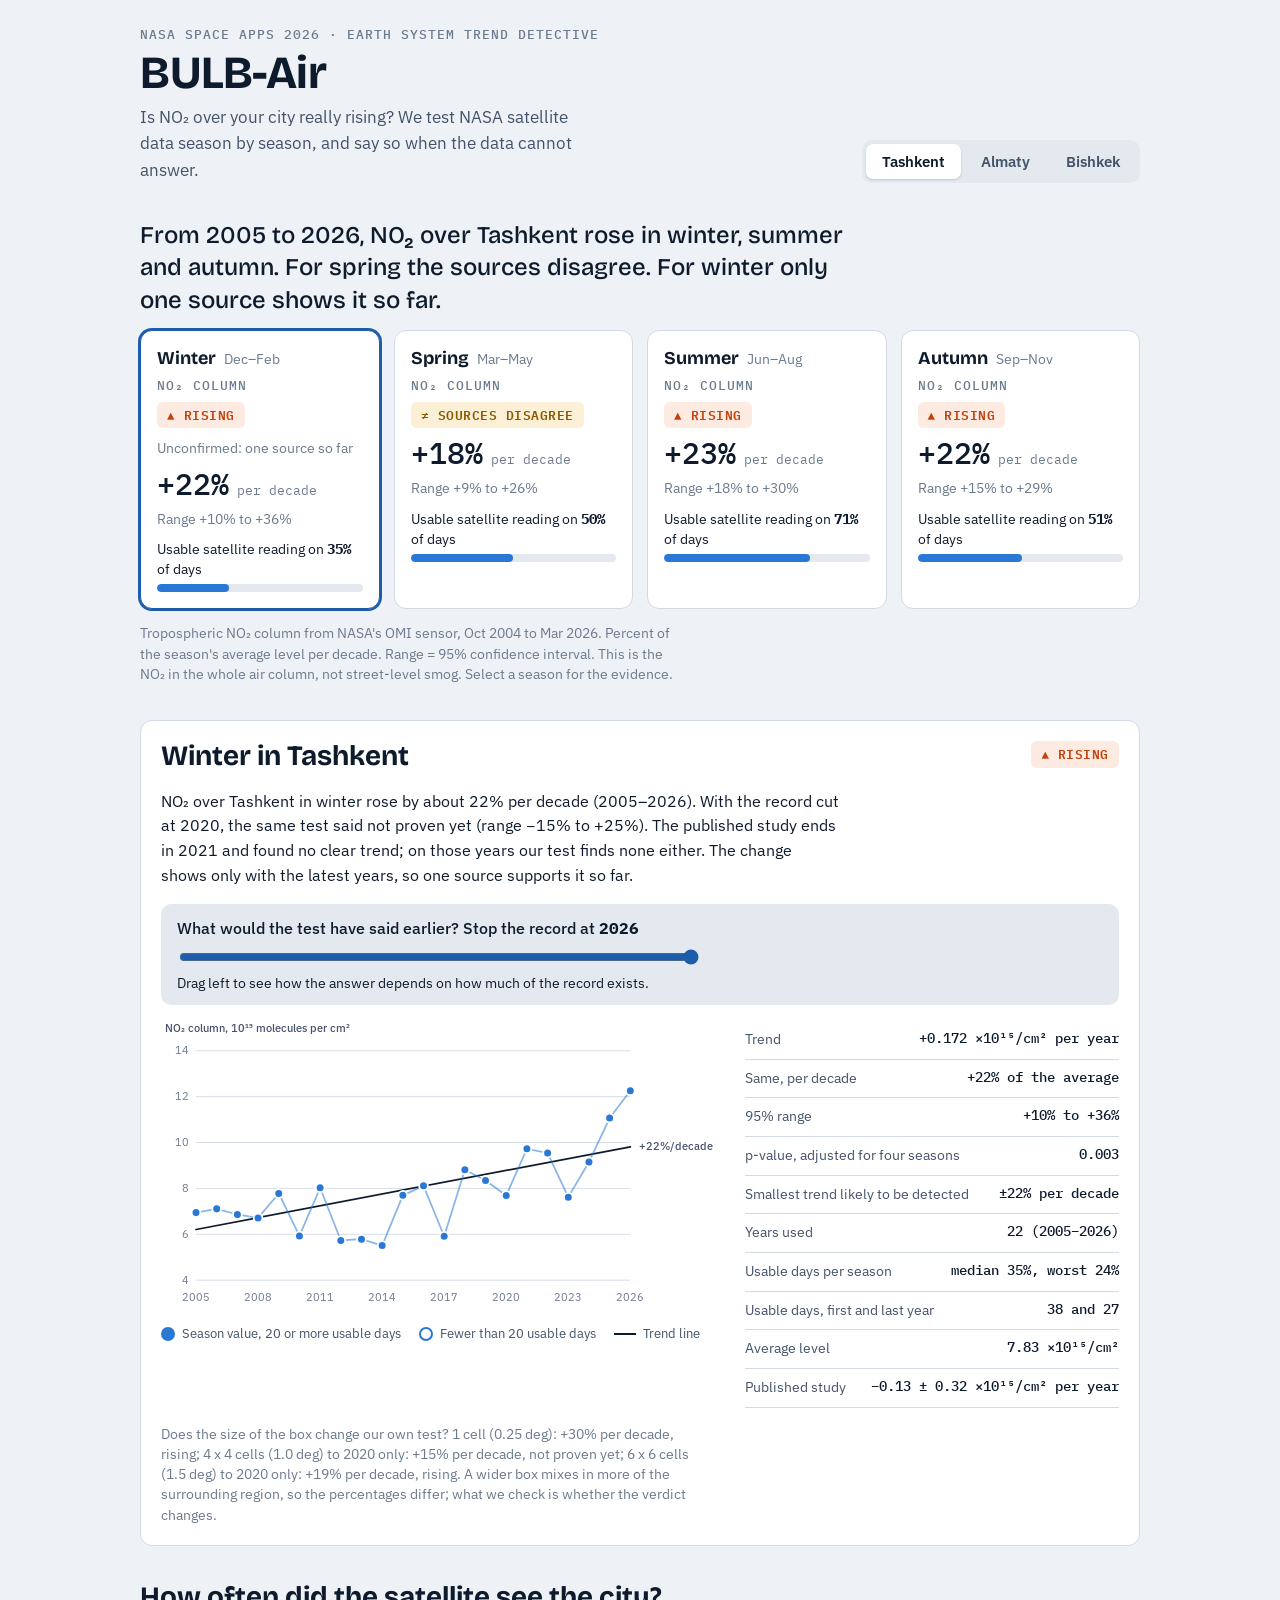
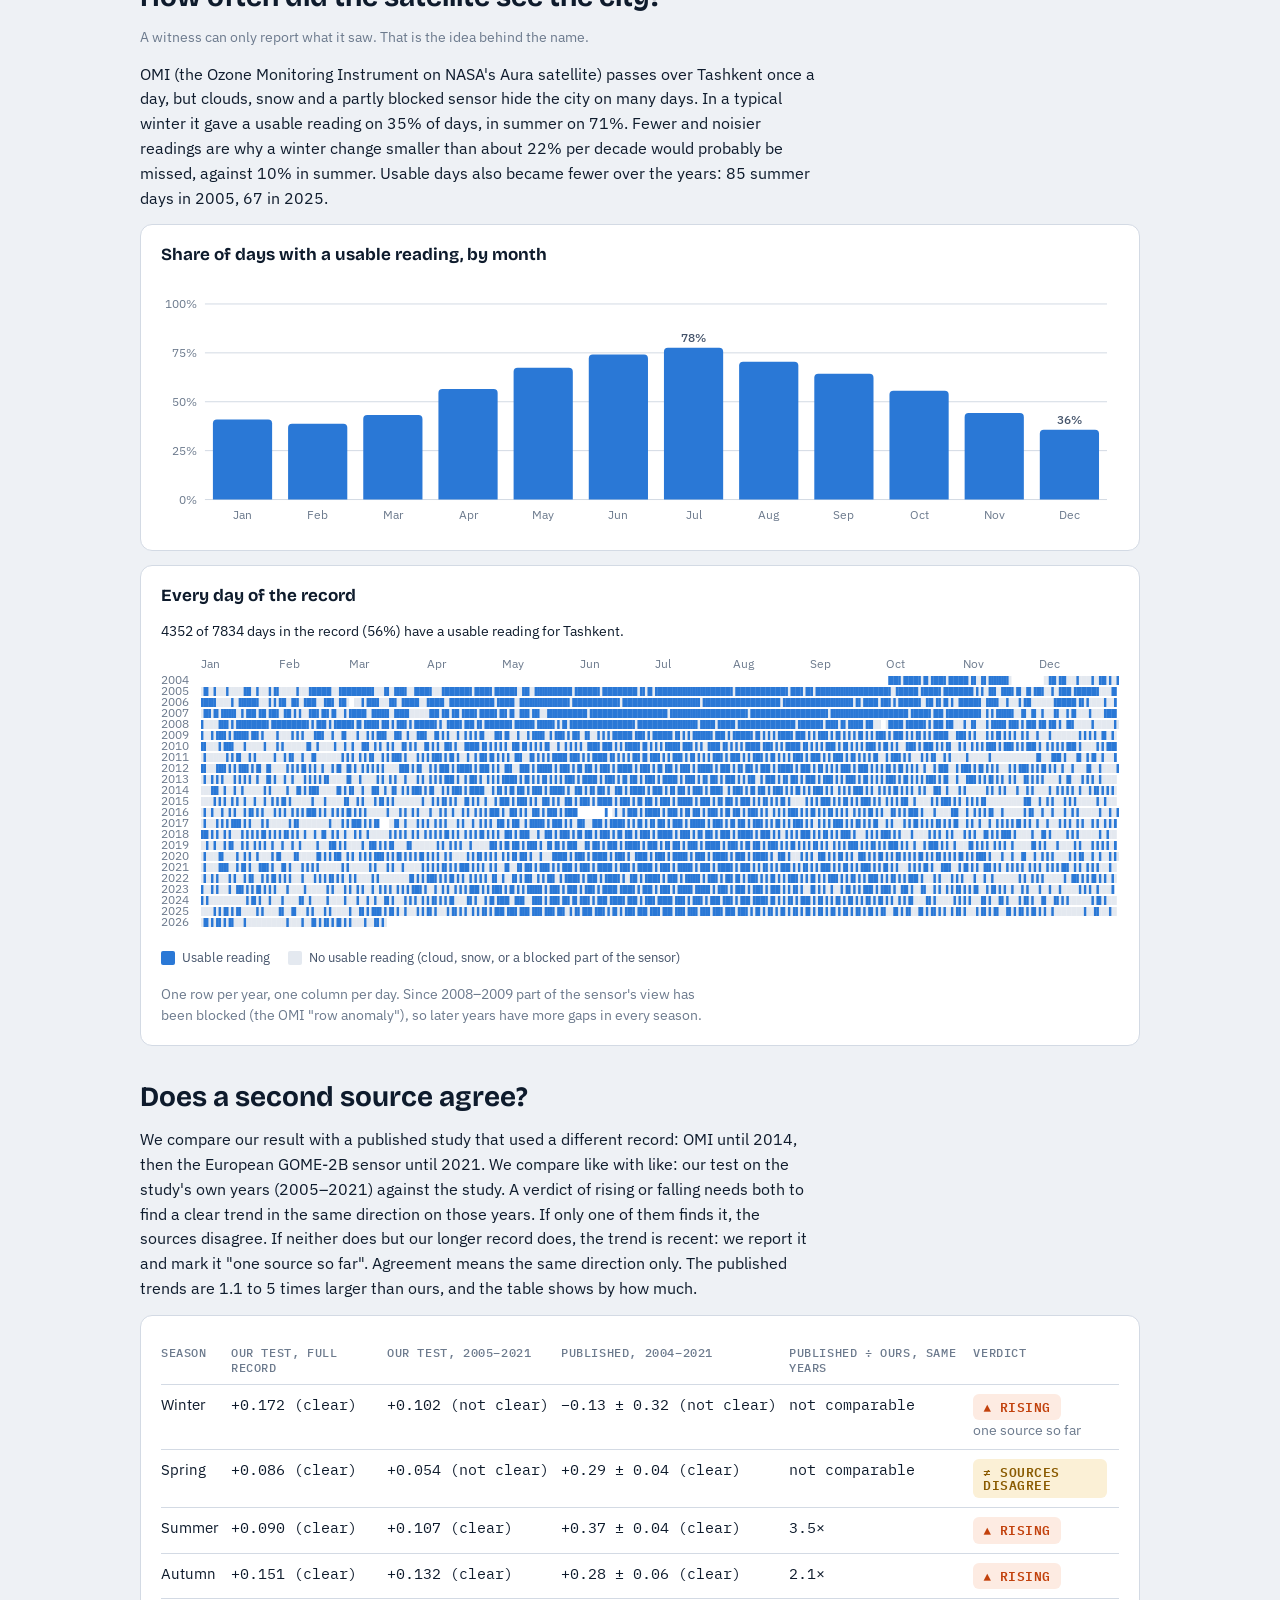
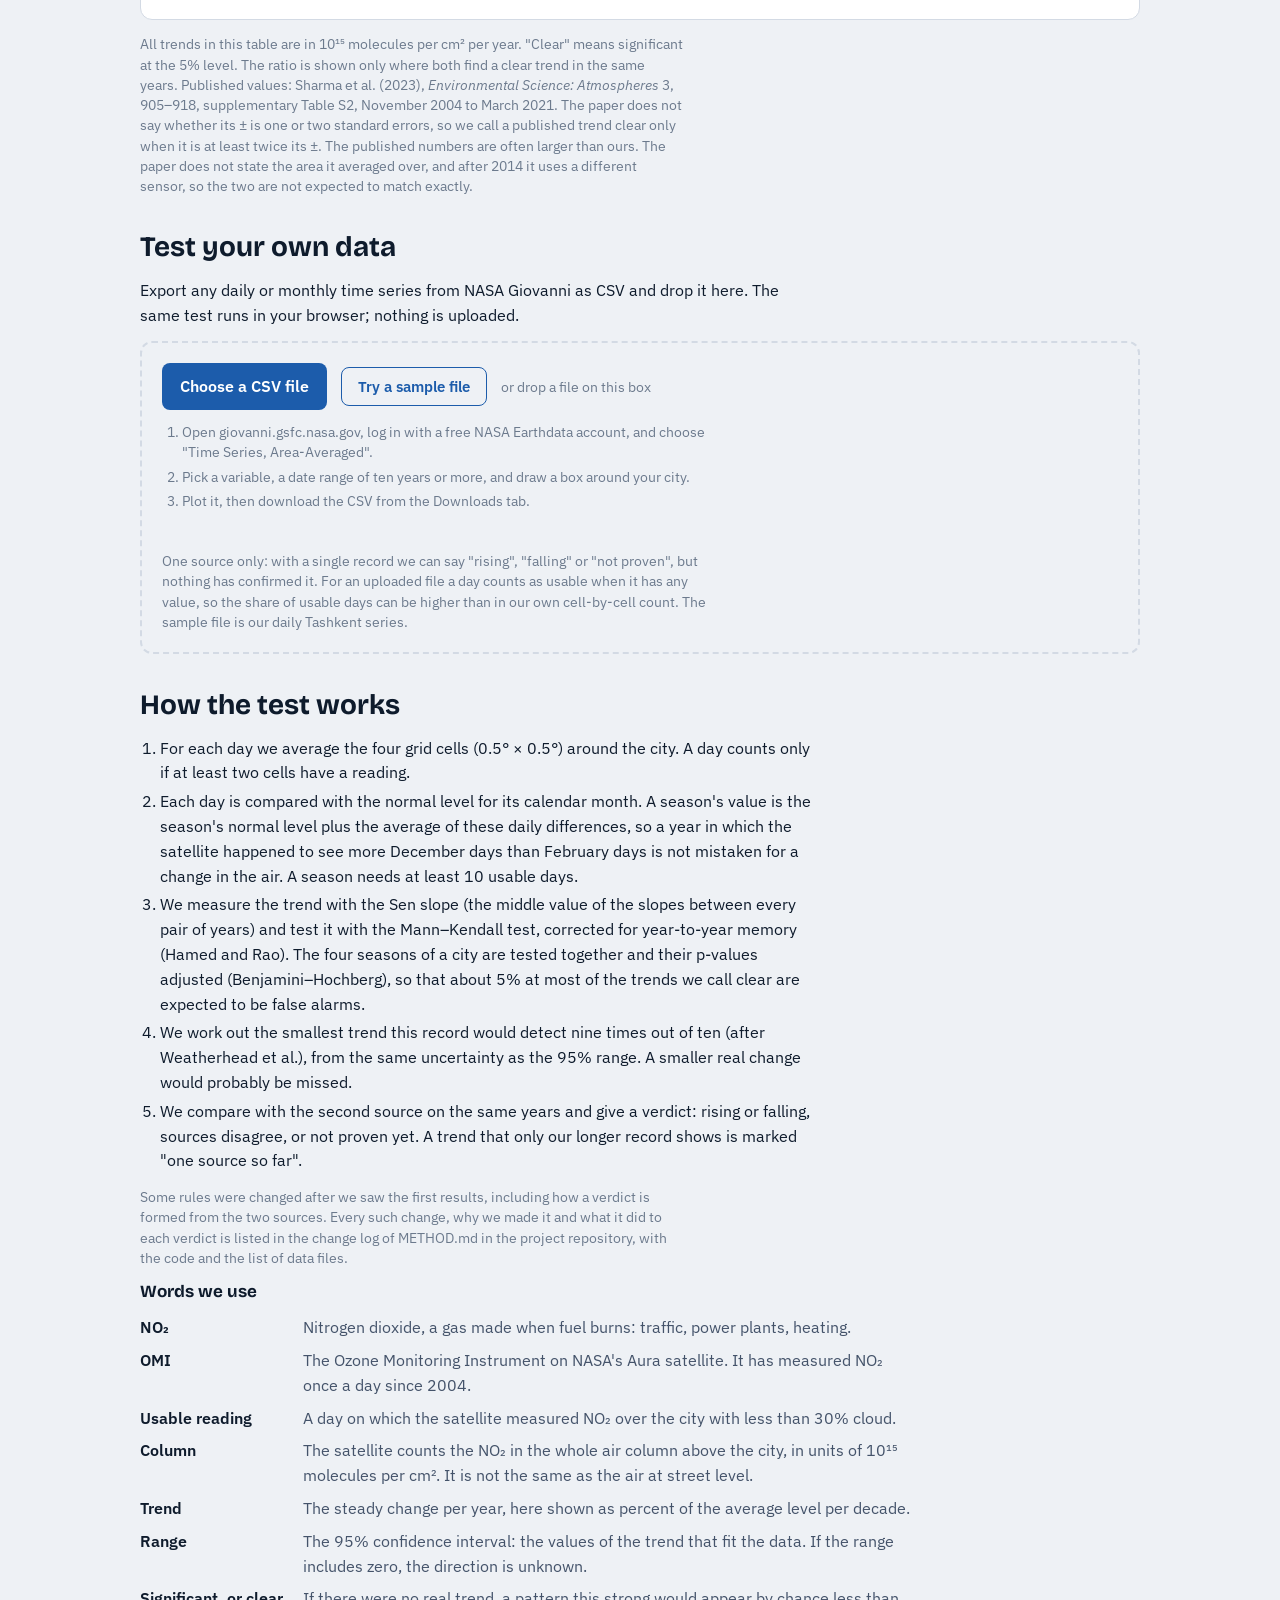
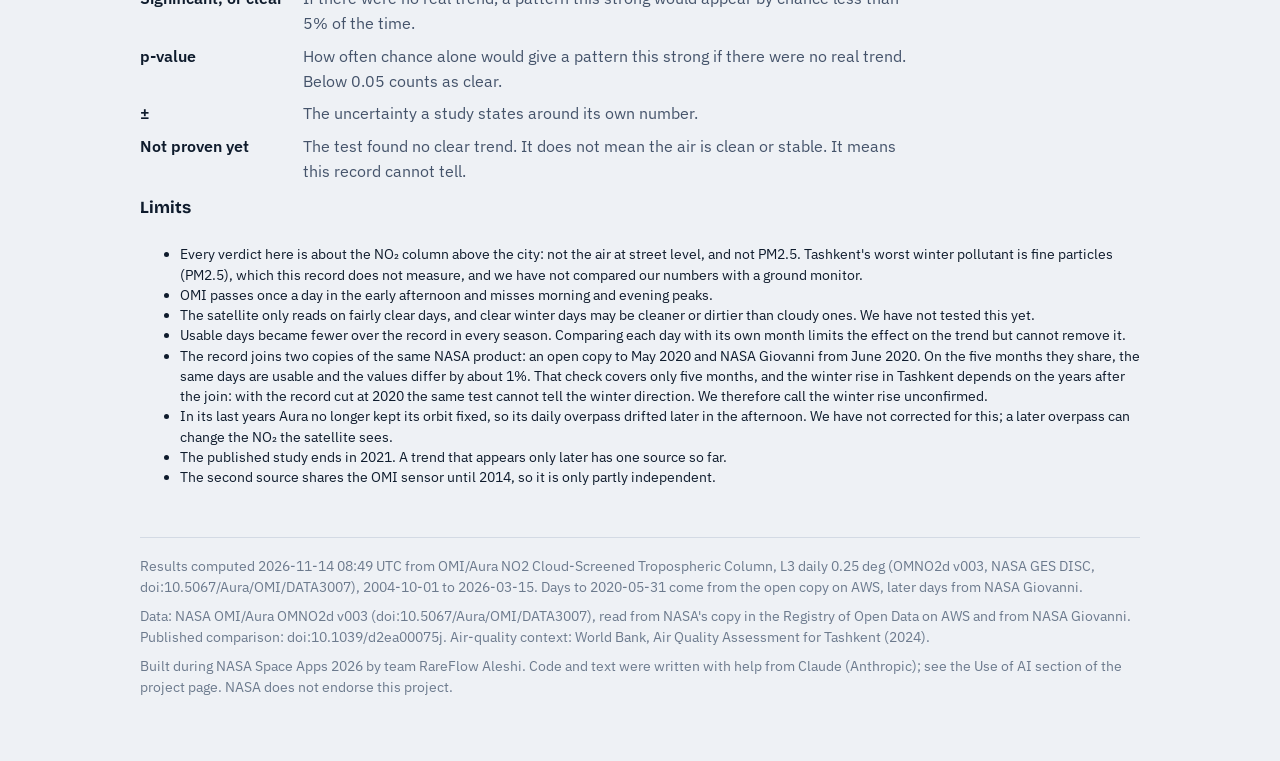
==== commit 865c1a98: "fix: compare sources on shared years; honest wording on site - Verdict rule compares our test with t" ====
--- a/docs/index.html
+++ b/docs/index.html
@@ -198,7 +198,7 @@
 
   <section class="stack">
     <h2>Does a second source agree?</h2>
-    <p>We compare our result with a published study that used a different record: OMI until 2014, then the European GOME-2B sensor until 2021. A verdict of rising or falling needs both to find a clear trend in the same direction. If our full record shows a trend that neither source finds in the study's own years, the trend is recent: we report it and mark it "one source so far". We compare direction only. The sizes differ, and the table shows by how much.</p>
+    <p>We compare our result with a published study that used a different record: OMI until 2014, then the European GOME-2B sensor until 2021. We compare like with like: our test on the study's own years (2005–2021) against the study. A verdict of rising or falling needs both to find a clear trend in the same direction on those years. If only one of them finds it, the sources disagree. If neither does but our longer record does, the trend is recent: we report it and mark it "one source so far". Agreement means the same direction only. The published trends are 1.1 to 5 times larger than ours, and the table shows by how much.</p>
     <div class="panel scroll">
       <table id="compare"></table>
     </div>
@@ -235,9 +235,9 @@
       <li>Each day is compared with the normal level for its calendar month. A season's value is the season's normal level plus the average of these daily differences, so a year in which the satellite happened to see more December days than February days is not mistaken for a change in the air. A season needs at least 10 usable days.</li>
       <li>We measure the trend with the Sen slope (the middle value of the slopes between every pair of years) and test it with the Mann–Kendall test, corrected for year-to-year memory (Hamed and Rao). The four seasons of a city are tested together and their p-values adjusted (Benjamini–Hochberg), so that about 5% at most of the trends we call clear are expected to be false alarms.</li>
       <li>We work out the smallest trend this record would detect nine times out of ten (after Weatherhead et al.), from the same uncertainty as the 95% range. A smaller real change would probably be missed.</li>
-      <li>We compare with the second source and give a verdict: rising or falling, sources disagree, or not proven yet. A trend that only our longer record shows is marked "one source so far".</li>
+      <li>We compare with the second source on the same years and give a verdict: rising or falling, sources disagree, or not proven yet. A trend that only our longer record shows is marked "one source so far".</li>
     </ol>
-    <p class="small muted">The test rules were written down before the analysis was run. Every change made after the first results, and what it did to the numbers, is listed in the change log of METHOD.md in the project repository, with the code and the list of data files.</p>
+    <p class="small muted">Some rules were changed after we saw the first results, including how a verdict is formed from the two sources. Every such change, why we made it and what it did to each verdict is listed in the change log of METHOD.md in the project repository, with the code and the list of data files.</p>
     <h3>Words we use</h3>
     <dl class="gloss">
       <dt>NO₂</dt><dd>Nitrogen dioxide, a gas made when fuel burns: traffic, power plants, heating.</dd>
@@ -253,11 +253,12 @@
     </dl>
     <h3>Limits</h3>
     <ul class="steps small">
-      <li>NO₂ is one pollutant. Tashkent's worst winter pollutant is fine particles (PM2.5), which this record does not measure.</li>
+      <li>Every verdict here is about the NO₂ column above the city: not the air at street level, and not PM2.5. Tashkent's worst winter pollutant is fine particles (PM2.5), which this record does not measure, and we have not compared our numbers with a ground monitor.</li>
       <li>OMI passes once a day in the early afternoon and misses morning and evening peaks.</li>
       <li>The satellite only reads on fairly clear days, and clear winter days may be cleaner or dirtier than cloudy ones. We have not tested this yet.</li>
       <li>Usable days became fewer over the record in every season. Comparing each day with its own month limits the effect on the trend but cannot remove it.</li>
-      <li>The record joins two copies of the same NASA product: an open copy to May 2020 and NASA Giovanni from June 2020. On the five months they share, the same days are usable and the values differ by about 1%.</li>
+      <li>The record joins two copies of the same NASA product: an open copy to May 2020 and NASA Giovanni from June 2020. On the five months they share, the same days are usable and the values differ by about 1%. That check covers only five months, and the winter rise in Tashkent depends on the years after the join: with the record cut at 2020 the same test cannot tell the winter direction. We therefore call the winter rise unconfirmed.</li>
+      <li>In its last years Aura no longer kept its orbit fixed, so its daily overpass drifted later in the afternoon. We have not corrected for this; a later overpass can change the NO₂ the satellite sees.</li>
       <li>The published study ends in 2021. A trend that appears only later has one source so far.</li>
       <li>The second source shares the OMI sensor until 2014, so it is only partly independent.</li>
     </ul>
@@ -328,10 +329,12 @@
         (pub && pub.ratio > 0 && pub.ours_same_period_verdict !== "NOT PROVEN YET" ? ", at a rate " + (Math.round(pub.ratio * 10) / 10) + " times ours over the same years. We agree on direction, not on size." : ".") + then;
     }
     if (s.verdict === "SOURCES DISAGREE") {
-      var ours = s.own_verdict === "NOT PROVEN YET" ? "our test finds no clear trend (range " + lo + "% to " + hi + "% per decade)"
-        : "our test says " + s.own_verdict.toLowerCase() + " (" + sign(s.slope_pct_decade) + "% per decade)";
+      var oc = pub.ours_same_period_verdict, ocClear = oc === "RISING" || oc === "FALLING";
+      var ours = ocClear ? "our test finds a clear " + (oc === "RISING" ? "rise" : "fall") : "our test finds no clear trend";
       var theirs = pub.significant ? "the published study reports a clear " + (pub.slope > 0 ? "rise" : "fall") : "the published study reports no clear trend";
-      return "For " + name + " (" + yrs + "), " + ours + ", but " + theirs + ". Until the two agree, we do not call it.";
+      var later = (s.own_verdict === "RISING" || s.own_verdict === "FALLING") && !ocClear
+        ? " With the years after 2021 added, our own test does find a " + (s.own_verdict === "RISING" ? "rise" : "fall") + " (" + sign(s.slope_pct_decade) + "% per decade), but that does not settle the disagreement on the shared years." : "";
+      return "For " + name + ", on the study's own years (2005–2021) " + ours + ", but " + theirs + "." + later + " Until the two agree, we do not call it.";
     }
     return "We cannot tell whether " + name + " NO₂ over " + city + " rose or fell (" + yrs + "). The change fits anything from " + lo +
       "% to " + hi + "% per decade. A real change smaller than about " + Math.round(s.mdt_pct_decade) +
@@ -377,8 +380,8 @@
       var cov = h("div", "stack"); cov.style.gap = "5px";
       cov.appendChild(h("div", "small", "Usable satellite reading on <b class='num'>" + pct(s.coverage_median) + "</b> of days"));
       var m = h("div", "meter"); var bar = h("i"); bar.style.width = pct(s.coverage_median); m.appendChild(bar); cov.appendChild(m);
-      card.appendChild(top); card.appendChild(pill);
-      if (s.one_source && clear) card.appendChild(h("div", "small muted", "One source so far"));
+      card.appendChild(top); card.appendChild(h("div", "eyebrow", "NO₂ column")); card.appendChild(pill);
+      if (s.one_source && clear) card.appendChild(h("div", "small muted", "Unconfirmed: one source so far"));
       card.appendChild(big); card.appendChild(range); card.appendChild(cov);
       card.onclick = function () {
         state.season = k; state.cut = null; render();
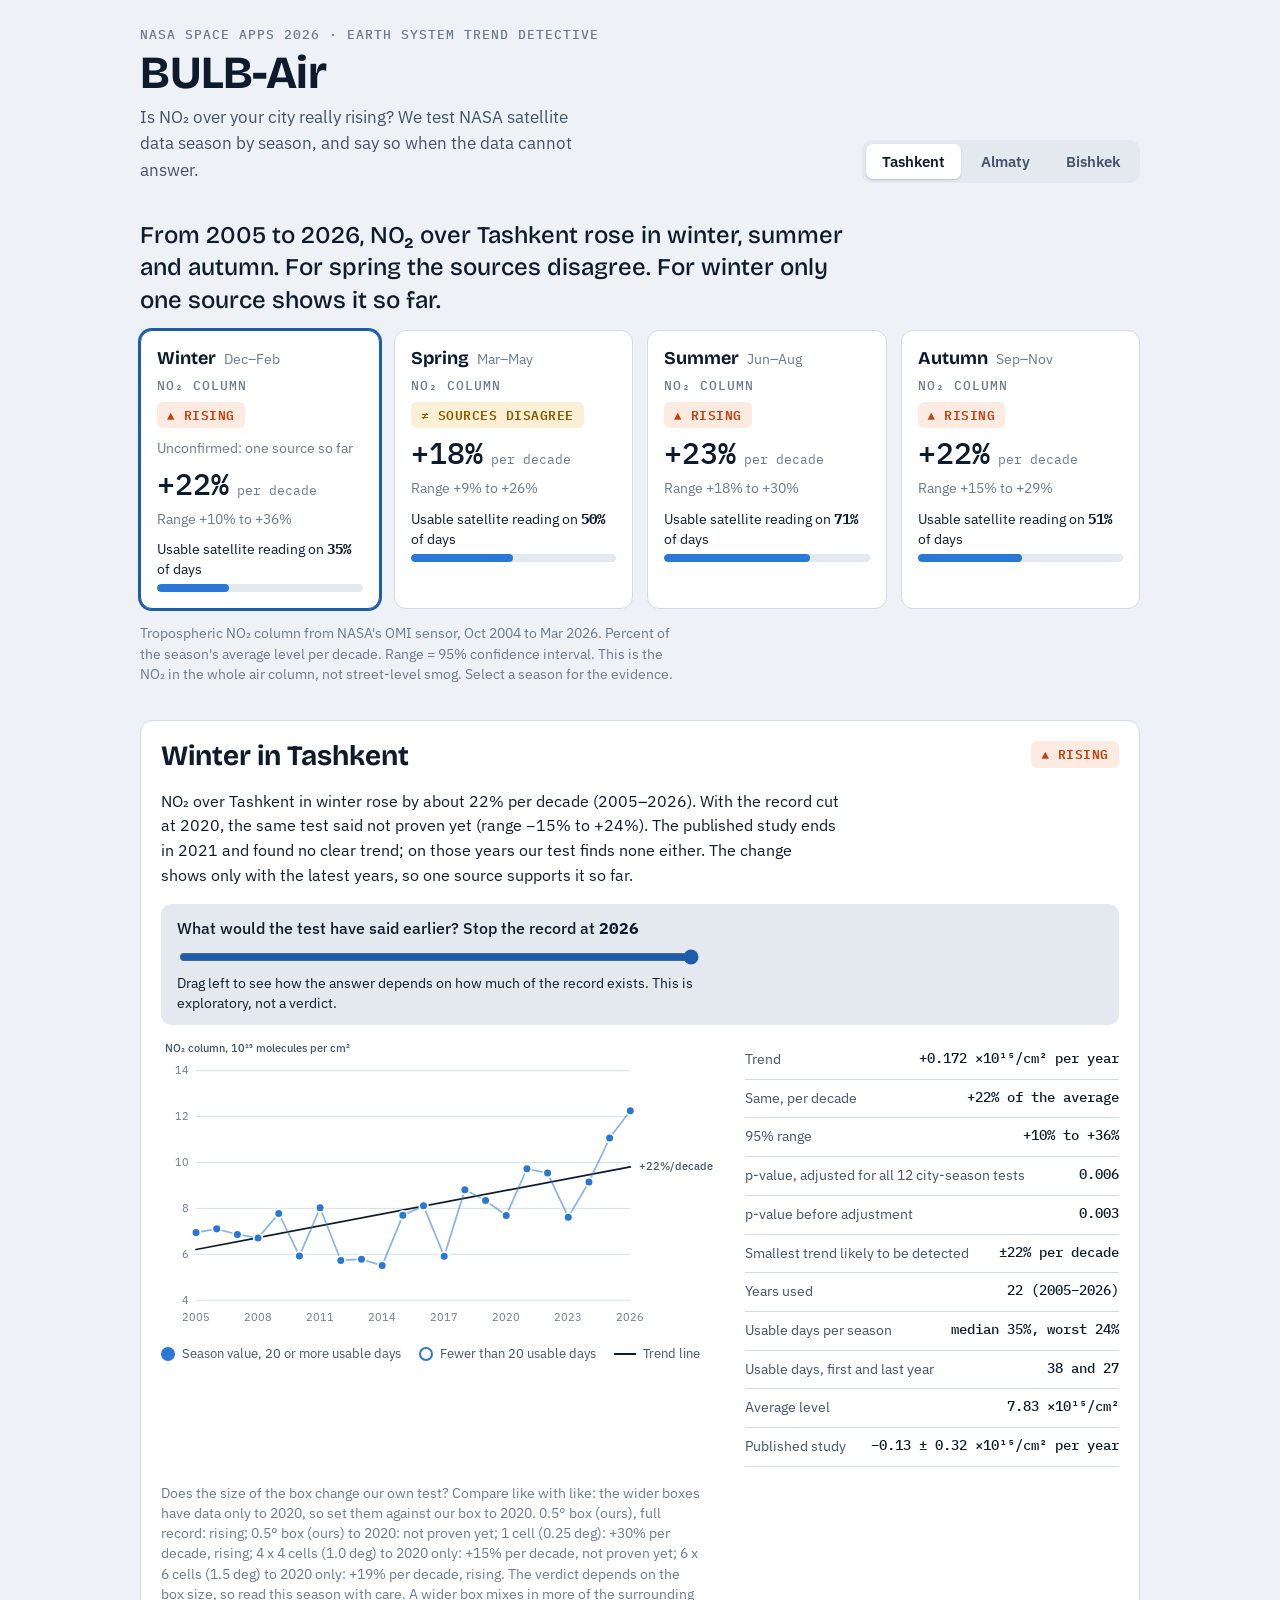
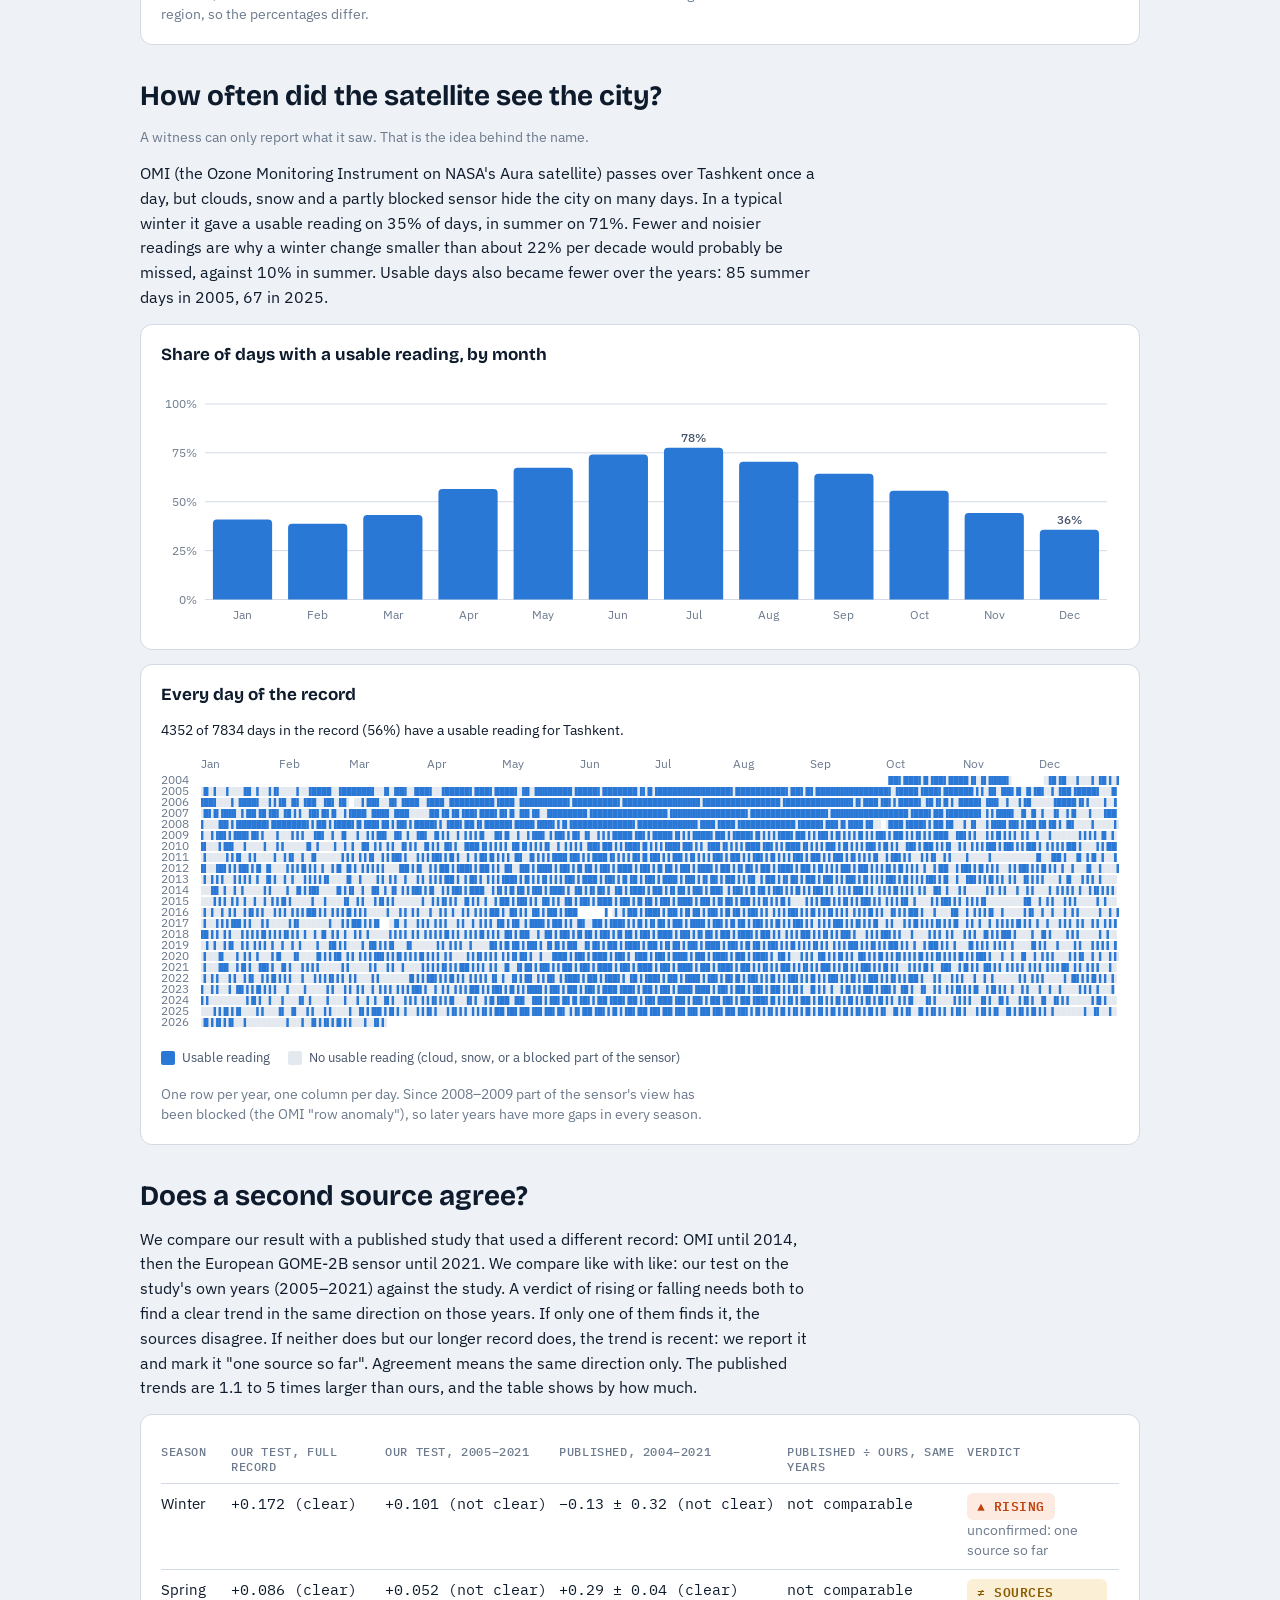
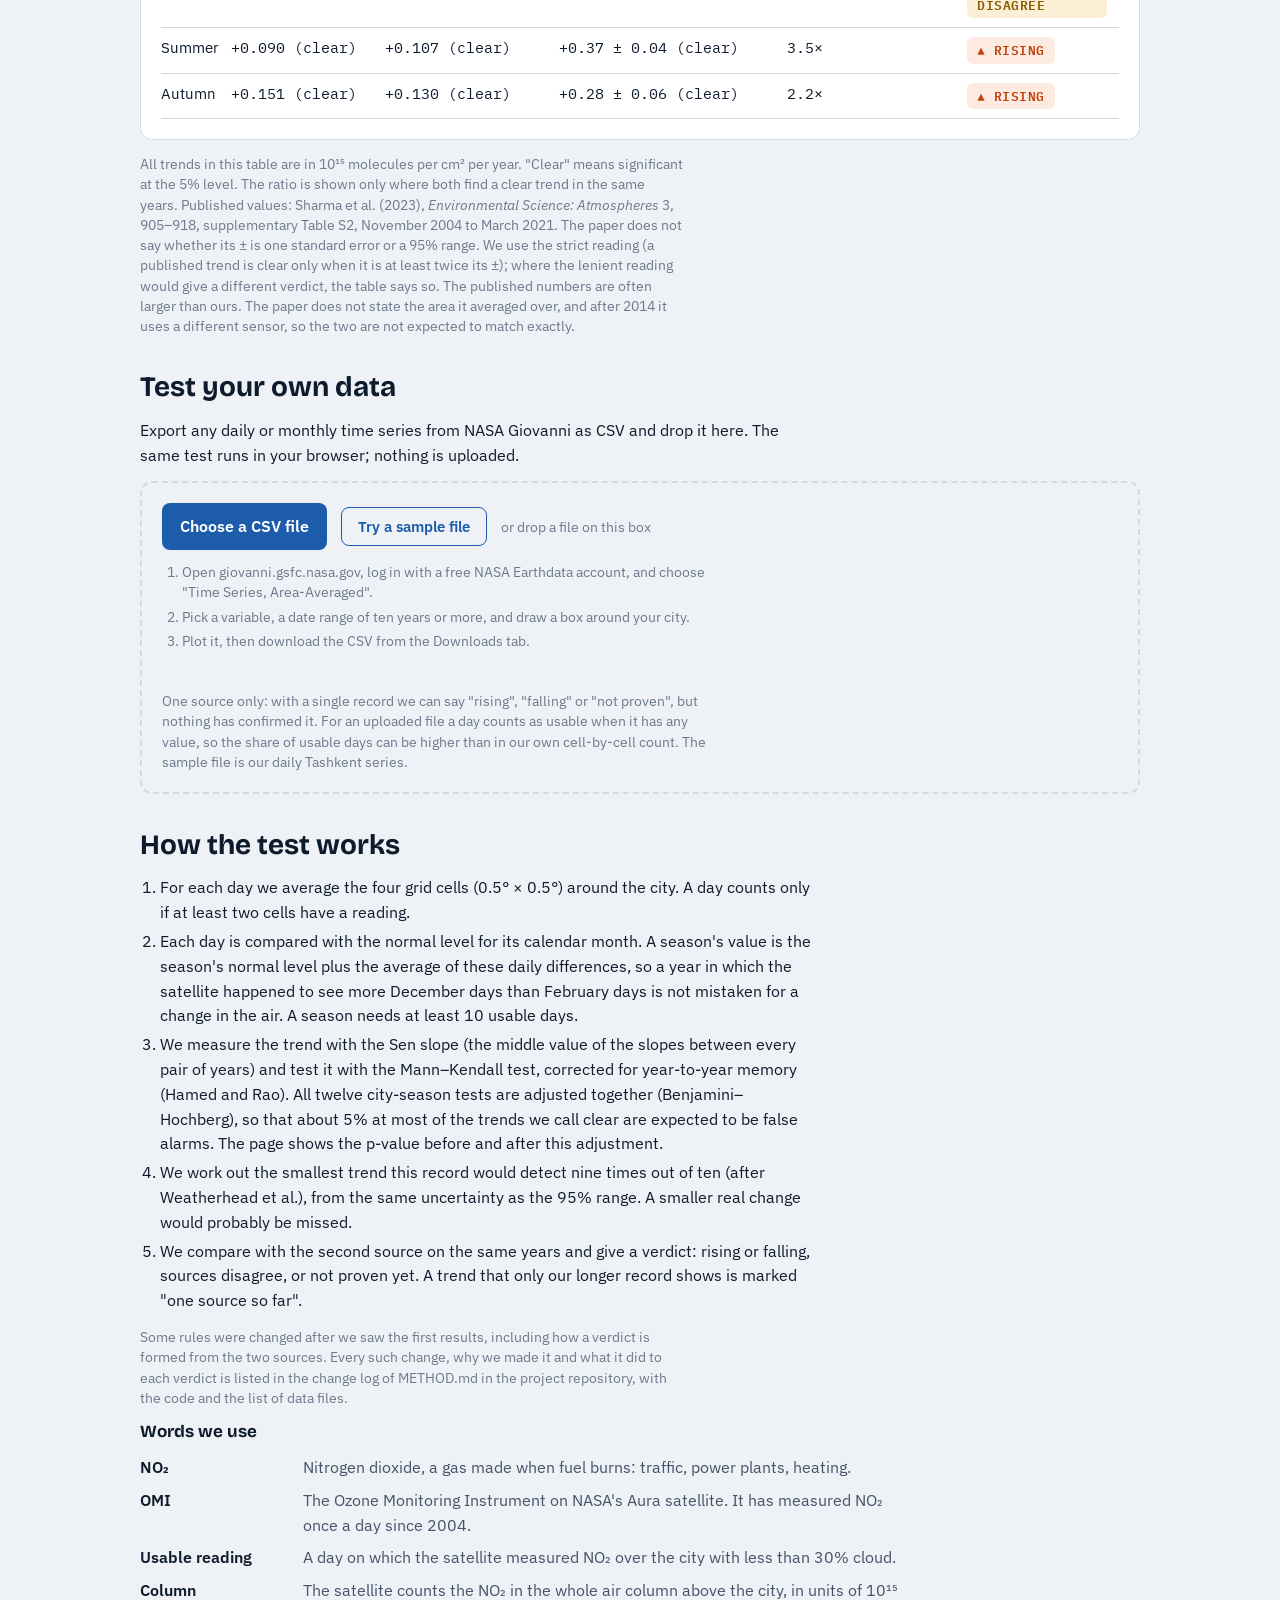
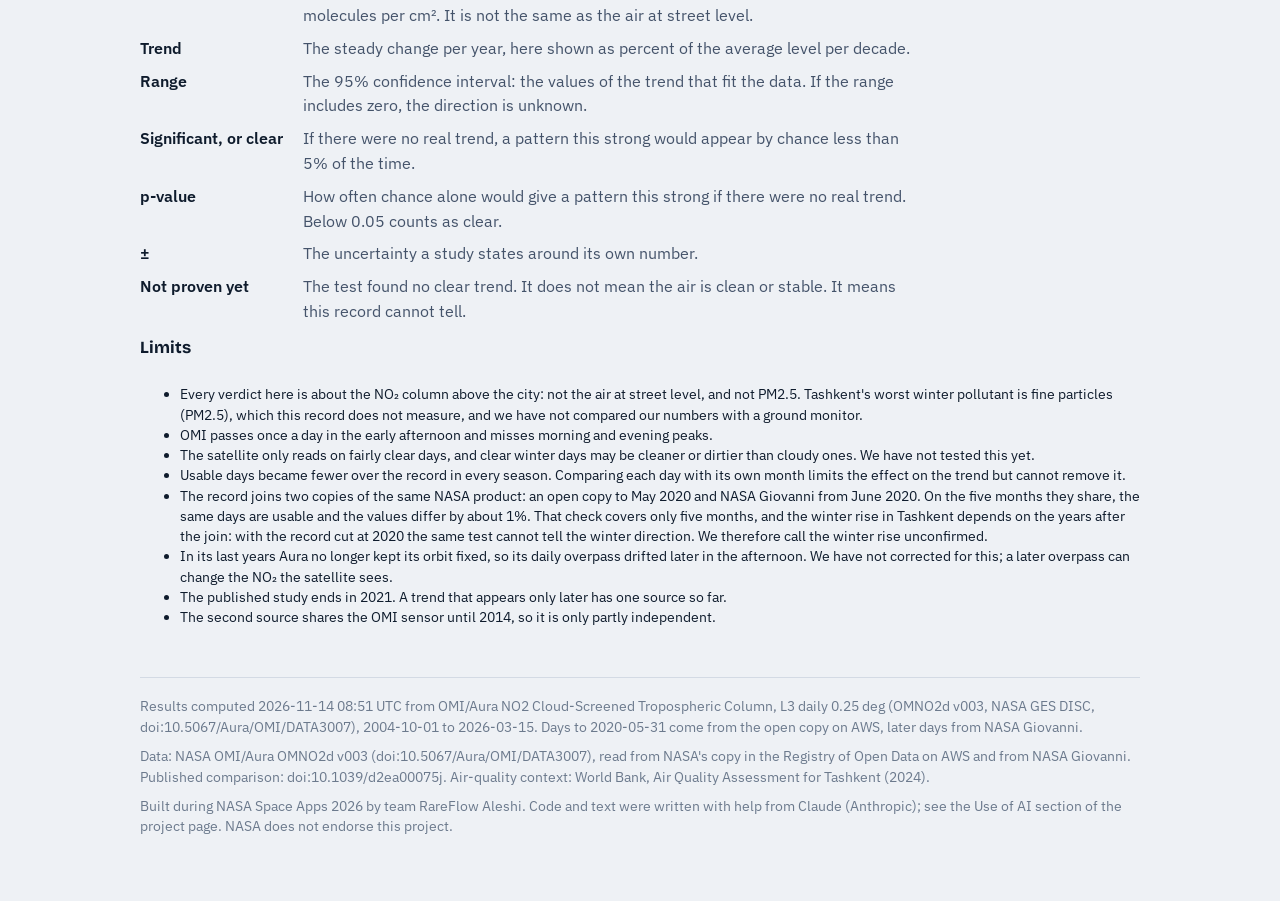
==== commit 8ad1b1ad: "fix(stats): one BH family, both readings of published ±, no leakage - Benjamini-Hochberg over all 12" ====
--- a/docs/index.html
+++ b/docs/index.html
@@ -202,7 +202,7 @@
     <div class="panel scroll">
       <table id="compare"></table>
     </div>
-    <p class="small muted">All trends in this table are in 10¹⁵ molecules per cm² per year. "Clear" means significant at the 5% level. The ratio is shown only where both find a clear trend in the same years. Published values: Sharma et al. (2023), <i>Environmental Science: Atmospheres</i> 3, 905–918, supplementary Table S2, November 2004 to March 2021. The paper does not say whether its ± is one or two standard errors, so we call a published trend clear only when it is at least twice its ±. The published numbers are often larger than ours. The paper does not state the area it averaged over, and after 2014 it uses a different sensor, so the two are not expected to match exactly.</p>
+    <p class="small muted">All trends in this table are in 10¹⁵ molecules per cm² per year. "Clear" means significant at the 5% level. The ratio is shown only where both find a clear trend in the same years. Published values: Sharma et al. (2023), <i>Environmental Science: Atmospheres</i> 3, 905–918, supplementary Table S2, November 2004 to March 2021. The paper does not say whether its ± is one standard error or a 95% range. We use the strict reading (a published trend is clear only when it is at least twice its ±); where the lenient reading would give a different verdict, the table says so. The published numbers are often larger than ours. The paper does not state the area it averaged over, and after 2014 it uses a different sensor, so the two are not expected to match exactly.</p>
   </section>
 
   <section class="stack">
@@ -233,7 +233,7 @@
     <ol class="steps">
       <li>For each day we average the four grid cells (0.5° × 0.5°) around the city. A day counts only if at least two cells have a reading.</li>
       <li>Each day is compared with the normal level for its calendar month. A season's value is the season's normal level plus the average of these daily differences, so a year in which the satellite happened to see more December days than February days is not mistaken for a change in the air. A season needs at least 10 usable days.</li>
-      <li>We measure the trend with the Sen slope (the middle value of the slopes between every pair of years) and test it with the Mann–Kendall test, corrected for year-to-year memory (Hamed and Rao). The four seasons of a city are tested together and their p-values adjusted (Benjamini–Hochberg), so that about 5% at most of the trends we call clear are expected to be false alarms.</li>
+      <li>We measure the trend with the Sen slope (the middle value of the slopes between every pair of years) and test it with the Mann–Kendall test, corrected for year-to-year memory (Hamed and Rao). All twelve city-season tests are adjusted together (Benjamini–Hochberg), so that about 5% at most of the trends we call clear are expected to be false alarms. The page shows the p-value before and after this adjustment.</li>
       <li>We work out the smallest trend this record would detect nine times out of ten (after Weatherhead et al.), from the same uncertainty as the 95% range. A smaller real change would probably be missed.</li>
       <li>We compare with the second source on the same years and give a verdict: rising or falling, sources disagree, or not proven yet. A trend that only our longer record shows is marked "one source so far".</li>
     </ol>
@@ -421,9 +421,9 @@
       s = cutSeason(c, k, state.cut);
       $("cutText").textContent = "With the record stopped at " + state.cut + " (" + s.n + " years): " + pillInfo(s.own_verdict).text + ", " +
         sign(s.slope_pct_decade) + "% per decade, range " + sign(s.ci_low_pct_decade) + "% to " + sign(s.ci_high_pct_decade) +
-        "%. With the full record to " + lastY + ": " + pillInfo(full.own_verdict).text + ", " + sign(full.slope_pct_decade) + "% per decade. Our test only, no second source.";
+        "%. With the full record to " + lastY + ": " + pillInfo(full.own_verdict).text + ", " + sign(full.slope_pct_decade) + "% per decade. Exploratory: our test only, no second source, no correction for trying many end years, and the normal level of each month still comes from the full record.";
     } else {
-      $("cutText").textContent = "Drag left to see how the answer depends on how much of the record exists.";
+      $("cutText").textContent = "Drag left to see how the answer depends on how much of the record exists. This is exploratory, not a verdict.";
     }
     $("detailTitle").textContent = D.season_names[k] + " in " + c.name + (isCut ? ", record stopped at " + state.cut : "");
     setPill($("detailPill"), isCut ? s.own_verdict : s.verdict);
@@ -437,7 +437,8 @@
     fact("Trend", sign(s.slope, 3) + " ×10¹⁵/cm² per year");
     fact("Same, per decade", sign(s.slope_pct_decade) + "% of the average");
     fact("95% range", sign(s.ci_low_pct_decade) + "% to " + sign(s.ci_high_pct_decade) + "%");
-    fact("p-value, adjusted for four seasons", s.p_adj < 0.001 ? "below 0.001" : s.p_adj.toFixed(3));
+    fact(isCut ? "p-value, adjusted for four seasons (exploratory)" : "p-value, adjusted for all " + (D.family_size || 12) + " city-season tests", s.p_adj < 0.001 ? "below 0.001" : s.p_adj.toFixed(3));
+    if (!isCut && isFinite(s.p)) fact("p-value before adjustment", s.p < 0.001 ? "below 0.001" : s.p.toFixed(3));
     fact("Smallest trend likely to be detected", "±" + Math.round(s.mdt_pct_decade) + "% per decade");
     fact("Years used", s.n + " (" + s.first_year + "–" + s.last_year + ")");
     if (!isCut) fact("Usable days per season", "median " + pct(s.coverage_median) + ", worst " + pct(s.coverage_min));
@@ -451,7 +452,16 @@
     var extra = "";
     if (k === "MAM" && s.without_2020) extra = " Without spring 2020 (COVID-19 lockdown): " + sign(s.without_2020.slope, 3) +
       " per year, p = " + s.without_2020.p.toFixed(2) + ".";
-    $("robust").textContent = "Does the size of the box change our own test? " + bits.join("; ") + ". A wider box mixes in more of the surrounding region, so the percentages differ; what we check is whether the verdict changes." + extra;
+    var u = s.until_2020, full_v = [s.own_verdict], early_v = u ? [u.verdict] : [];
+    Object.keys(r).forEach(function (lab) { (lab.indexOf("to 2020") >= 0 ? early_v : full_v).push(r[lab][k].verdict); });
+    var same = function (a) { return a.every(function (x) { return x === a[0]; }); };
+    var base = "0.5° box (ours), full record: " + pillInfo(s.own_verdict).text.toLowerCase() +
+      (u ? "; 0.5° box (ours) to " + u.last_year + ": " + pillInfo(u.verdict).text.toLowerCase() : "");
+    var verdictLine = same(full_v) && same(early_v)
+      ? " The verdict does not depend on the box size."
+      : " The verdict depends on the box size, so read this season with care.";
+    $("robust").textContent = "Does the size of the box change our own test? Compare like with like: the wider boxes have data only to 2020, so set them against our box to 2020. " +
+      base + "; " + bits.join("; ") + "." + verdictLine + " A wider box mixes in more of the surrounding region, so the percentages differ." + extra;
   }
 
   function niceStep(span, n) {
@@ -569,7 +579,9 @@
       tr.appendChild(h("td", "n", p ? sign(p.slope, 2) + " ± " + p.pm.toFixed(2) + (p.significant ? " (clear)" : " (not clear)") : "none"));
       tr.appendChild(h("td", "n", p ? (p.ours_same_period_verdict === "NOT PROVEN YET" || !p.significant ? "not comparable" : p.ratio > 0 ? (Math.round(p.ratio * 10) / 10) + "×" : "opposite sign") : ""));
       var td = h("td"), pill = h("span"); setPill(pill, s.verdict); td.appendChild(pill);
-      if (s.one_source && (s.verdict === "RISING" || s.verdict === "FALLING")) td.appendChild(h("div", "small muted", "one source so far"));
+      if (s.one_source && (s.verdict === "RISING" || s.verdict === "FALLING")) td.appendChild(h("div", "small muted", "unconfirmed: one source so far"));
+      if (p && p.verdict_if_pm_is_95 && p.verdict_if_pm_is_95 !== s.verdict)
+        td.appendChild(h("div", "small muted", "If the study's ± is a 95% range: " + pillInfo(p.verdict_if_pm_is_95).text.toLowerCase()));
       tr.appendChild(td);
       tb.appendChild(tr);
     });
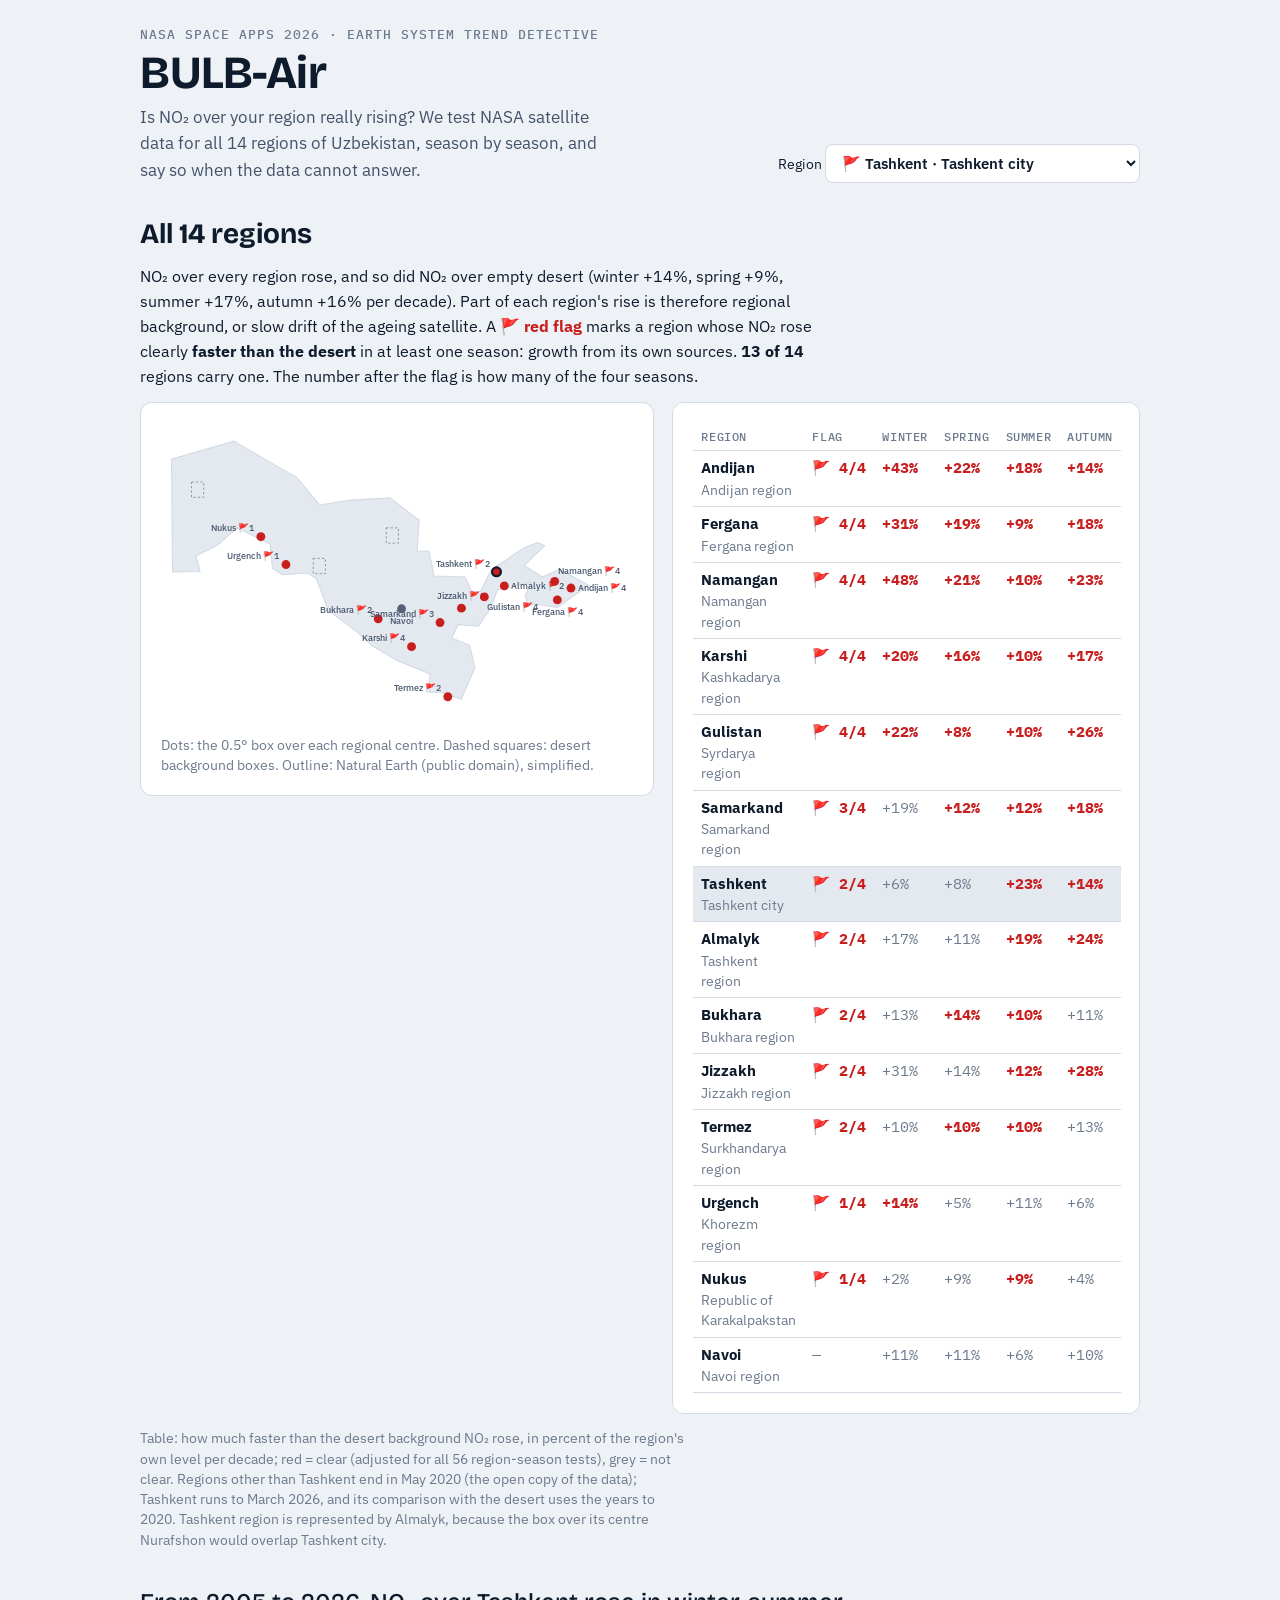
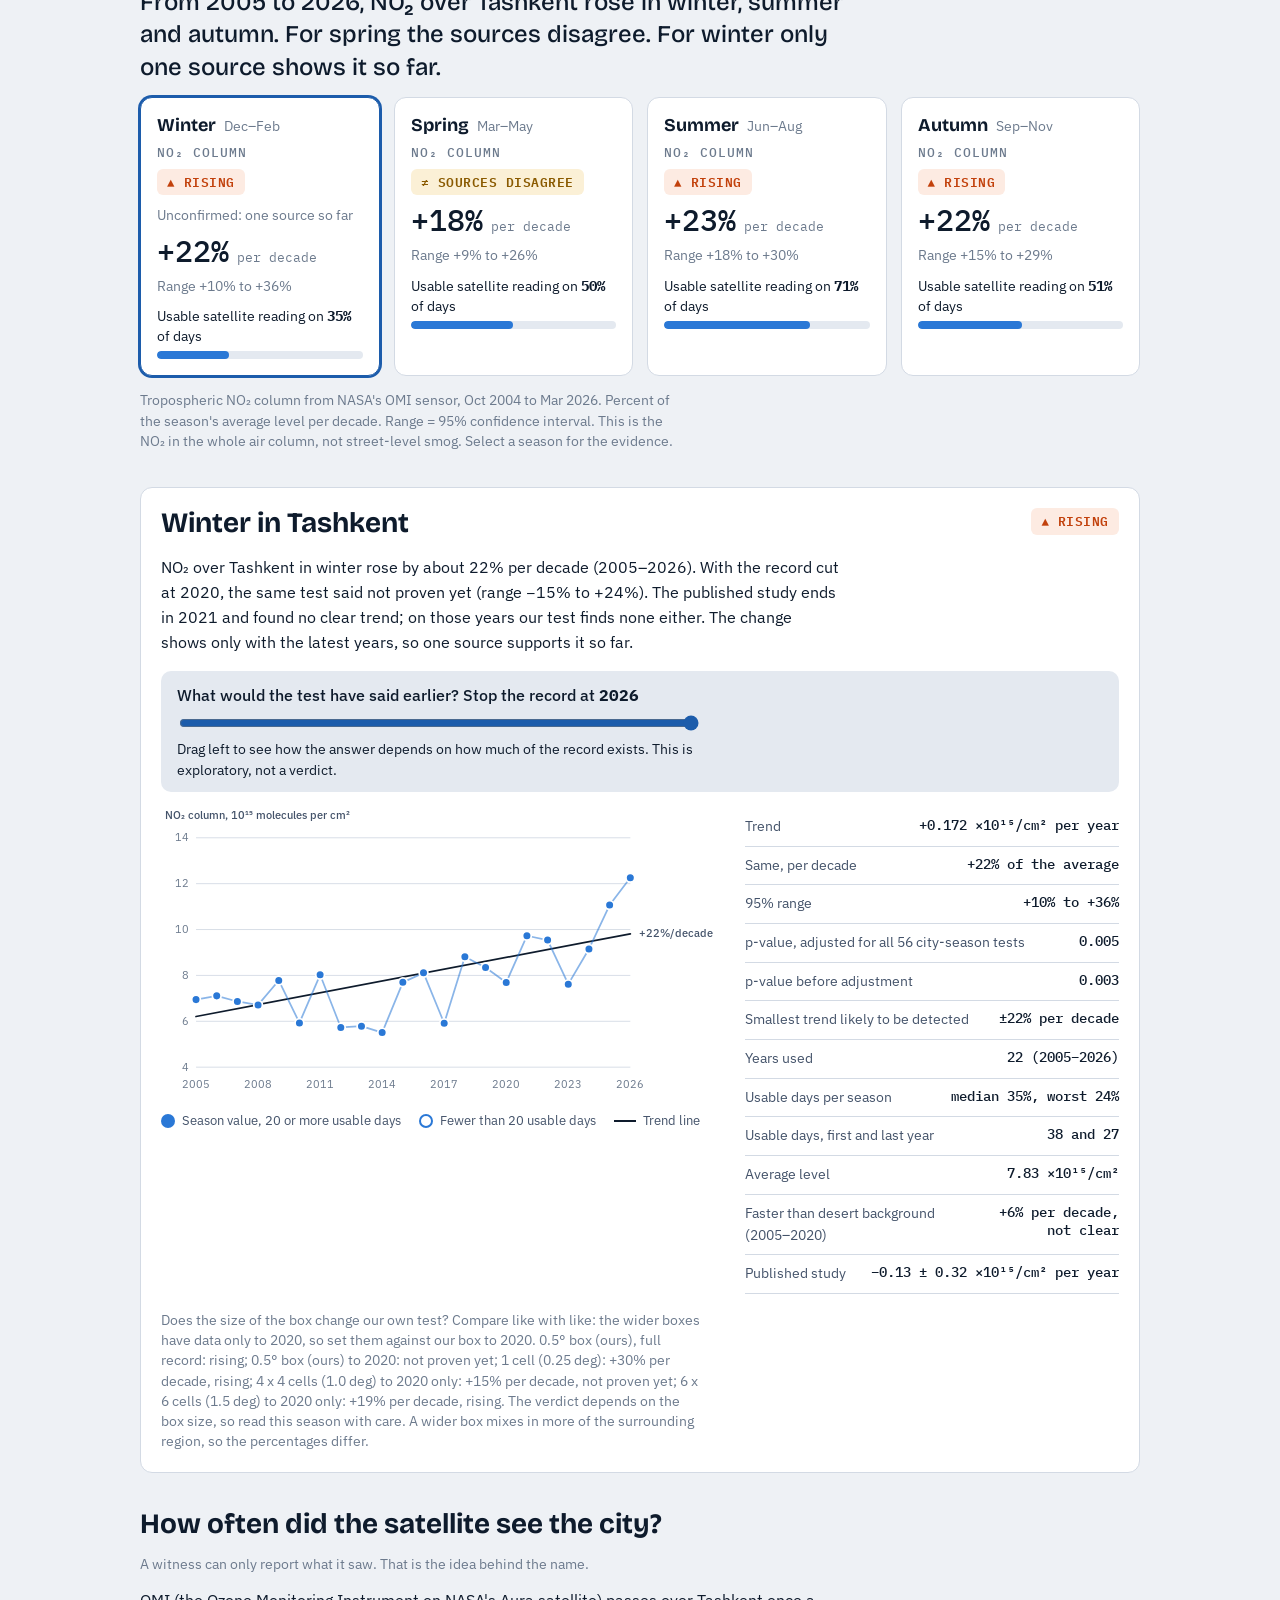
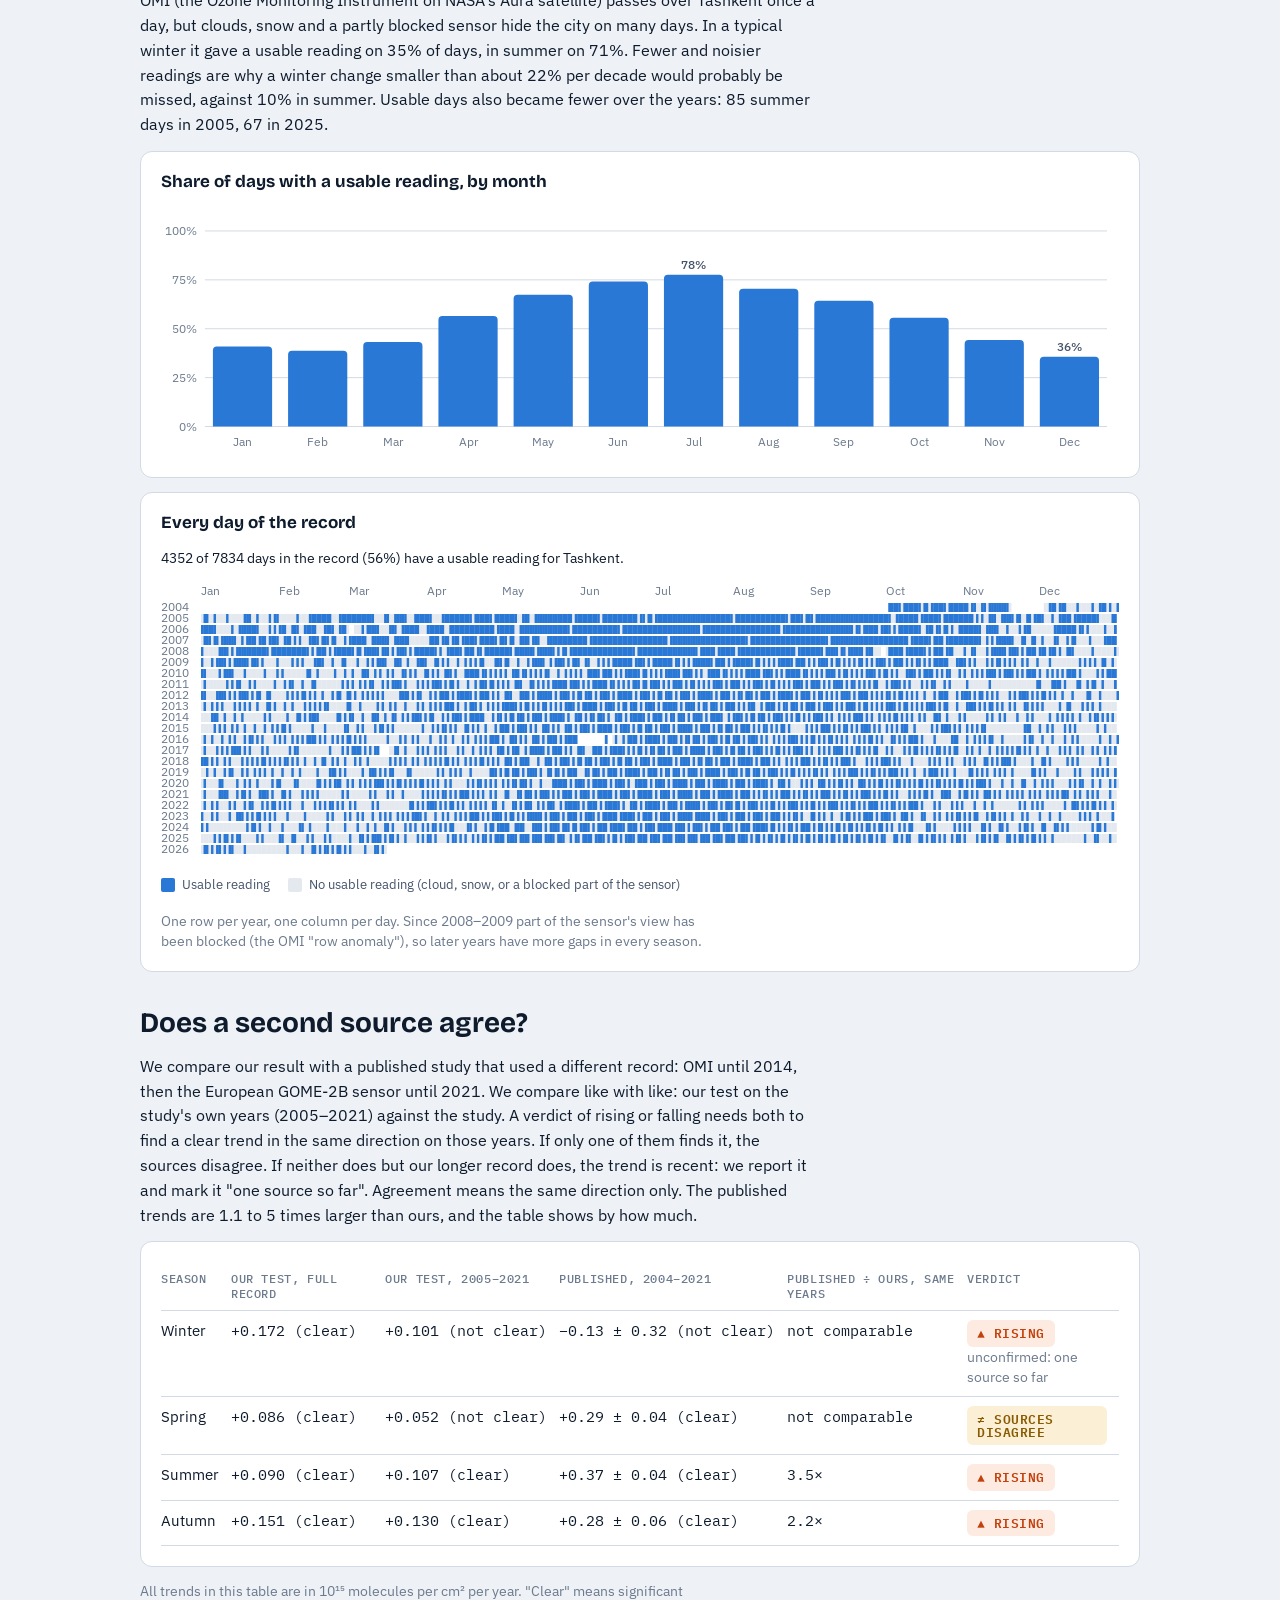
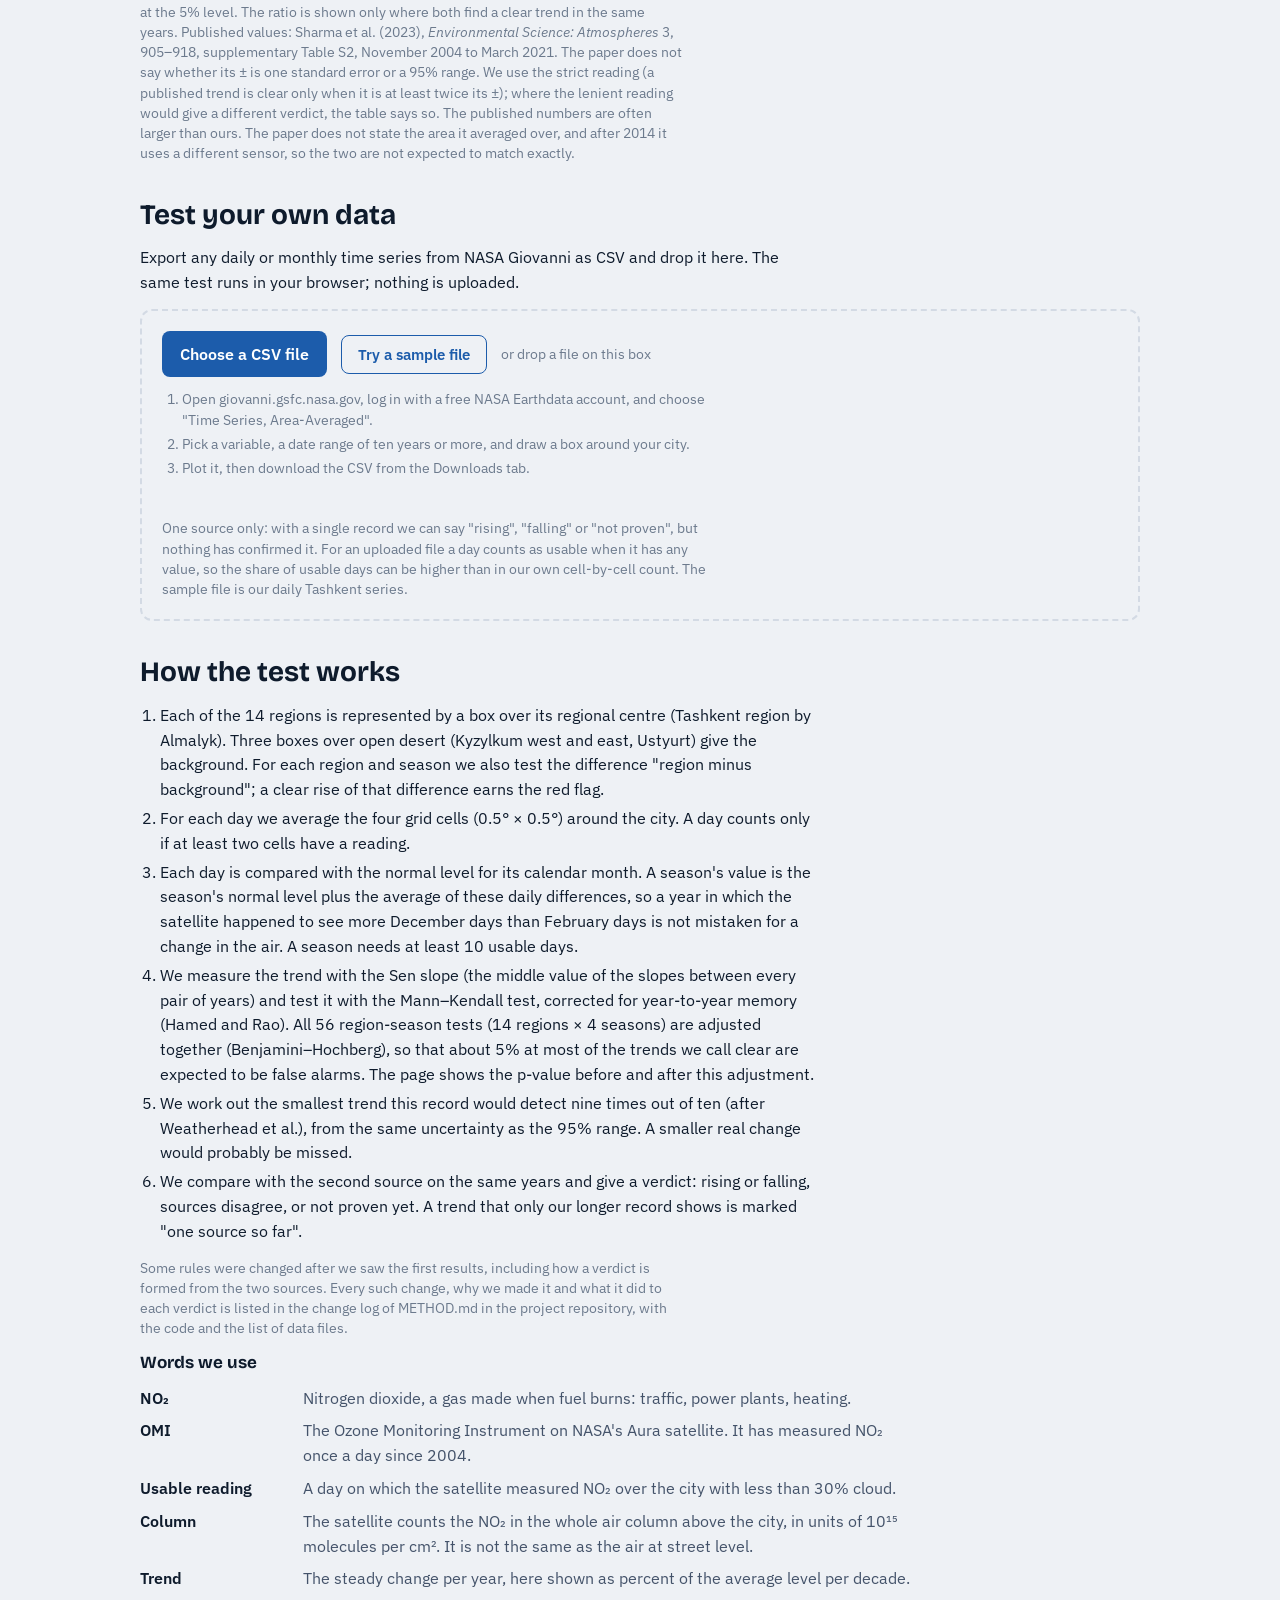
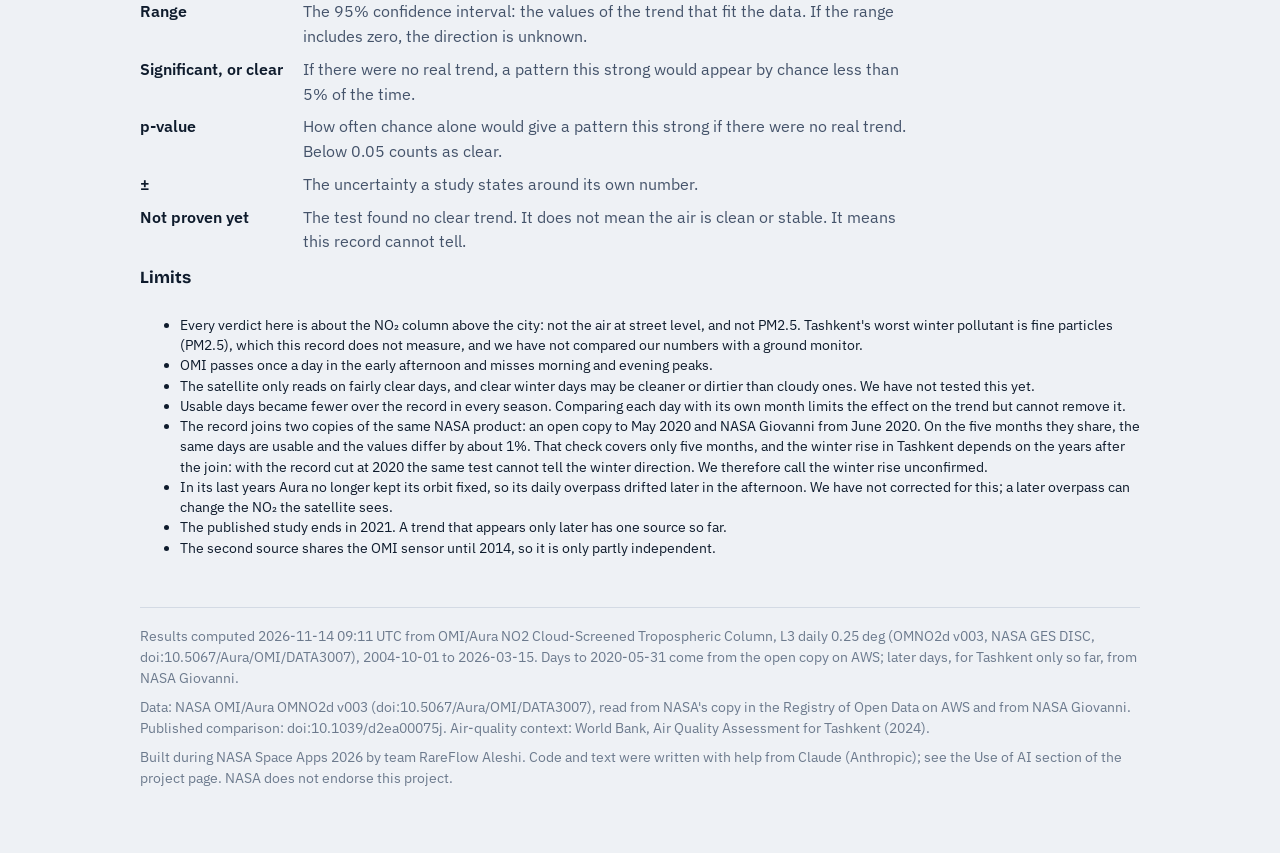
==== commit 646ab39a: "feat: all 14 regions of Uzbekistan with desert background and red flag Replaces Almaty and Bishkek. " ====
--- a/docs/index.html
+++ b/docs/index.html
@@ -20,6 +20,7 @@
   --accent: #1c5cab;          /* controls and links */
   --data: #2a78d6;            /* measured values */
   --rise: #c2410c;            /* status: rising */
+  --flag: #c81e1e;            /* red flag: rising faster than the desert background */
   --fall: #0f7a55;            /* status: falling */
   --split: #8a5a00;           /* status: sources disagree */
   --open: #55627a;            /* status: not proven */
@@ -33,7 +34,7 @@
     color-scheme: dark;
     --bg: #0e1621; --surface: #172231; --surface-2: #223043; --ink: #edeae3; --ink-2: #b9c3d1;
     --muted: #8c9aab; --line: #2b3a4e; --accent: #7fb4f0; --data: #3987e5;
-    --rise: #f28c4b; --fall: #4cc79a; --split: #e2b34a; --open: #a7b3c5;
+    --flag: #ff6b6b; --rise: #f28c4b; --fall: #4cc79a; --split: #e2b34a; --open: #a7b3c5;
     --rise-bg: #3a2416; --fall-bg: #12352b; --split-bg: #3a2f12; --open-bg: #253246;
   }
 }
@@ -41,7 +42,7 @@
   color-scheme: dark;
   --bg: #0e1621; --surface: #172231; --surface-2: #223043; --ink: #edeae3; --ink-2: #b9c3d1;
   --muted: #8c9aab; --line: #2b3a4e; --accent: #7fb4f0; --data: #3987e5;
-  --rise: #f28c4b; --fall: #4cc79a; --split: #e2b34a; --open: #a7b3c5;
+  --flag: #ff6b6b; --rise: #f28c4b; --fall: #4cc79a; --split: #e2b34a; --open: #a7b3c5;
   --rise-bg: #3a2416; --fall-bg: #12352b; --split-bg: #3a2f12; --open-bg: #253246;
 }
 * { box-sizing: border-box; }
@@ -72,6 +73,19 @@
 
 .headline { font: 500 clamp(19px, 2.6vw, 24px)/1.35 var(--display); max-width: 30em; }
 
+.regions { display: grid; grid-template-columns: minmax(0, 1.1fr) minmax(0, 1fr); gap: 18px; align-items: start; }
+@media (max-width: 900px) { .regions { grid-template-columns: 1fr; } }
+#uzMap { width: 100%; height: auto; display: block; }
+#uzMap .land { fill: var(--surface-2); stroke: var(--line); stroke-width: 1.5; }
+#uzMap .bg { fill: none; stroke: var(--muted); stroke-dasharray: 3 3; }
+#uzMap text { font: 500 12px var(--body); fill: var(--ink-2); }
+#uzMap g.city { cursor: pointer; }
+#uzMap g.city.sel circle { stroke: var(--ink); stroke-width: 3; }
+table.rlist td, table.rlist th { padding: 6px 8px; }
+table.rlist tr { cursor: pointer; }
+table.rlist tr.sel td { background: var(--surface-2); }
+.flag { color: var(--flag); font-weight: 700; }
+select#citySel { font: 600 15px var(--body); padding: 8px 12px; border-radius: 8px; border: 1px solid var(--line); background: var(--surface); color: var(--ink); }
 .cards { display: grid; grid-template-columns: repeat(4, 1fr); gap: 14px; }
 @media (max-width: 900px) { .cards { grid-template-columns: repeat(2, 1fr); } }
 @media (max-width: 480px) { .cards { grid-template-columns: 1fr; } }
@@ -140,10 +154,21 @@
     <div class="brand">
       <span class="eyebrow">NASA Space Apps 2026 · Earth System Trend Detective</span>
       <h1>BULB-Air</h1>
-      <p class="tag">Is NO₂ over your city really rising? We test NASA satellite data season by season, and say so when the data cannot answer.</p>
-    </div>
-    <div class="tabs" role="tablist" aria-label="City" id="cityTabs"></div>
+      <p class="tag">Is NO₂ over your region really rising? We test NASA satellite data for all 14 regions of Uzbekistan, season by season, and say so when the data cannot answer.</p>
+    </div>
+    <label class="small">Region <select id="citySel" aria-label="Region"></select></label>
   </header>
+
+  <section class="stack">
+    <h2>All 14 regions</h2>
+    <p id="regionsText"></p>
+    <div class="regions">
+      <div class="panel"><svg id="uzMap" viewBox="0 0 640 400" role="img" aria-label="Map of Uzbekistan with the 14 regional boxes; red flags mark regions where NO₂ rose faster than the desert background"></svg>
+        <p class="small muted">Dots: the 0.5° box over each regional centre. Dashed squares: desert background boxes. Outline: Natural Earth (public domain), simplified.</p></div>
+      <div class="panel scroll"><table class="rlist" id="regionList"></table></div>
+    </div>
+    <p class="small muted" id="regionsNote"></p>
+  </section>
 
   <section class="stack" aria-live="polite">
     <p class="headline" id="headline"></p>
@@ -199,6 +224,7 @@
   <section class="stack">
     <h2>Does a second source agree?</h2>
     <p>We compare our result with a published study that used a different record: OMI until 2014, then the European GOME-2B sensor until 2021. We compare like with like: our test on the study's own years (2005–2021) against the study. A verdict of rising or falling needs both to find a clear trend in the same direction on those years. If only one of them finds it, the sources disagree. If neither does but our longer record does, the trend is recent: we report it and mark it "one source so far". Agreement means the same direction only. The published trends are 1.1 to 5 times larger than ours, and the table shows by how much.</p>
+    <p class="small" id="compareNone" hidden></p>
     <div class="panel scroll">
       <table id="compare"></table>
     </div>
@@ -231,9 +257,10 @@
   <section class="stack">
     <h2>How the test works</h2>
     <ol class="steps">
+      <li>Each of the 14 regions is represented by a box over its regional centre (Tashkent region by Almalyk). Three boxes over open desert (Kyzylkum west and east, Ustyurt) give the background. For each region and season we also test the difference "region minus background"; a clear rise of that difference earns the red flag.</li>
       <li>For each day we average the four grid cells (0.5° × 0.5°) around the city. A day counts only if at least two cells have a reading.</li>
       <li>Each day is compared with the normal level for its calendar month. A season's value is the season's normal level plus the average of these daily differences, so a year in which the satellite happened to see more December days than February days is not mistaken for a change in the air. A season needs at least 10 usable days.</li>
-      <li>We measure the trend with the Sen slope (the middle value of the slopes between every pair of years) and test it with the Mann–Kendall test, corrected for year-to-year memory (Hamed and Rao). All twelve city-season tests are adjusted together (Benjamini–Hochberg), so that about 5% at most of the trends we call clear are expected to be false alarms. The page shows the p-value before and after this adjustment.</li>
+      <li>We measure the trend with the Sen slope (the middle value of the slopes between every pair of years) and test it with the Mann–Kendall test, corrected for year-to-year memory (Hamed and Rao). All 56 region-season tests (14 regions × 4 seasons) are adjusted together (Benjamini–Hochberg), so that about 5% at most of the trends we call clear are expected to be false alarms. The page shows the p-value before and after this adjustment.</li>
       <li>We work out the smallest trend this record would detect nine times out of ten (after Weatherhead et al.), from the same uncertainty as the 95% range. A smaller real change would probably be missed.</li>
       <li>We compare with the second source on the same years and give a verdict: rising or falling, sources disagree, or not proven yet. A trend that only our longer record shows is marked "one source so far".</li>
     </ol>
@@ -323,10 +350,16 @@
       return "NO₂ over " + city + " in " + name + " " + (s.verdict === "RISING" ? "rose" : "fell") + " by about " +
         Math.abs(Math.round(s.slope_pct_decade)) + "% per decade (" + yrs + ")." + then + " The published study ends in 2021 and found no clear trend; on those years our test finds none either. The change shows only with the latest years, so one source supports it so far.";
     }
+    var ex = s.excess, exText = ex ? (ex.verdict === "RISING" ? " Compared with the desert background it rose " + sign(ex.slope_pct_decade) + "% per decade faster, a clear difference: growth from the region's own sources."
+      : " Compared with the desert background the extra rise (" + sign(ex.slope_pct_decade) + "% per decade) is not clear, so much of it may be regional background or satellite drift.") : "";
+    if ((s.verdict === "RISING" || s.verdict === "FALLING") && !pub) {
+      return "NO₂ over " + city + " in " + name + " " + (s.verdict === "RISING" ? "rose" : "fell") + " by about " +
+        Math.abs(Math.round(s.slope_pct_decade)) + "% per decade (" + yrs + ")." + exText + " Only one source so far: no published seasonal trend exists for this region that we could compare with.";
+    }
     if (s.verdict === "RISING" || s.verdict === "FALLING") {
       return "NO₂ over " + city + " in " + name + " " + (s.verdict === "RISING" ? "rose" : "fell") + " by about " +
         Math.abs(Math.round(s.slope_pct_decade)) + "% per decade (" + yrs + "). The published study finds the same direction" +
-        (pub && pub.ratio > 0 && pub.ours_same_period_verdict !== "NOT PROVEN YET" ? ", at a rate " + (Math.round(pub.ratio * 10) / 10) + " times ours over the same years. We agree on direction, not on size." : ".") + then;
+        (pub && pub.ratio > 0 && pub.ours_same_period_verdict !== "NOT PROVEN YET" ? ", at a rate " + (Math.round(pub.ratio * 10) / 10) + " times ours over the same years. We agree on direction, not on size." : ".") + then + exText;
     }
     if (s.verdict === "SOURCES DISAGREE") {
       var oc = pub.ours_same_period_verdict, ocClear = oc === "RISING" || oc === "FALLING";
@@ -338,17 +371,67 @@
     }
     return "We cannot tell whether " + name + " NO₂ over " + city + " rose or fell (" + yrs + "). The change fits anything from " + lo +
       "% to " + hi + "% per decade. A real change smaller than about " + Math.round(s.mdt_pct_decade) +
-      "% per decade would probably have been missed. Not proven does not mean the air is clean.";
-  }
-
+      "% per decade would probably have been missed. Not proven does not mean the air is clean." + exText;
+  }
+
+  var OUTLINE = [[66.52,37.36],[66.55,37.97],[65.22,38.4],[64.17,38.89],[63.52,39.36],[62.37,40.05],[61.88,41.08],[61.55,41.27],[60.47,41.22],[60.08,41.43],[59.98,42.22],[58.63,42.75],[57.79,42.17],[56.93,41.83],[57.1,41.32],[55.97,41.31],[55.93,45.0],[58.5,45.59],[58.69,45.5],[60.24,44.78],[61.06,44.41],[62.01,43.5],[63.19,43.65],[64.9,43.73],[66.1,43.0],[66.02,41.99],[66.51,41.99],[66.71,41.17],[67.99,41.14],[68.26,40.66],[68.63,40.67],[69.07,41.38],[70.39,42.08],[70.96,42.27],[71.26,42.17],[70.42,41.52],[71.16,41.14],[71.87,41.39],[73.06,40.87],[71.77,40.15],[71.01,40.24],[70.6,40.22],[70.46,40.5],[70.67,40.96],[69.33,40.73],[69.01,40.09],[68.54,39.53],[67.7,39.58],[67.44,39.14],[68.18,38.9],[68.39,38.16],[67.83,37.14],[67.08,37.36],[66.52,37.36]];
+  function pick(c) { state.city = c; state.cut = null; try { location.hash = c; } catch (e) {} render(); }
   function renderTabs() {
-    var box = $("cityTabs"); box.innerHTML = "";
-    Object.keys(D.cities).forEach(function (c) {
-      var b = h("button", "", D.cities[c].name);
-      b.setAttribute("role", "tab"); b.setAttribute("aria-selected", c === state.city); b.id = "tab-" + c;
-      b.onclick = function () { state.city = c; state.cut = null; try { location.hash = c; } catch (e) {} render(); };
-      box.appendChild(b);
-    });
+    var sel = $("citySel");
+    if (!sel.options.length) {
+      Object.keys(D.cities).forEach(function (c) {
+        var o = document.createElement("option"); o.value = c;
+        o.textContent = (D.cities[c].flag ? "🚩 " : "") + D.cities[c].name + " · " + D.cities[c].region; sel.appendChild(o);
+      });
+      sel.onchange = function () { pick(sel.value); };
+    }
+    sel.value = state.city;
+  }
+  function renderRegions() {
+    var keys = Object.keys(D.cities), nf = keys.filter(function (c) { return D.cities[c].flag; }).length;
+    var B = D.background.seasons, bgr = ORDER.map(function (k) { return LOW[k] + " " + sign(B[k].slope_pct_decade) + "%"; });
+    $("regionsText").innerHTML = "NO₂ over every region rose, and so did NO₂ over empty desert (" + bgr.join(", ") + " per decade). " +
+      "Part of each region's rise is therefore regional background, or slow drift of the ageing satellite. " +
+      "A <span class='flag'>🚩 red flag</span> marks a region whose NO₂ rose clearly <b>faster than the desert</b> in at least one season: growth from its own sources. " +
+      "<b>" + nf + " of " + keys.length + "</b> regions carry one. The number after the flag is how many of the four seasons.";
+    var svg = $("uzMap"); svg.innerHTML = "";
+    var X = function (lon) { return 10 + (lon - 55.8) / (74.6 - 55.8) * 620; };
+    var Y = function (lat) { return 20 + (45.7 - lat) / (45.7 - 37.0) * 360 * 1.0; };
+    svg.appendChild(el("path", { class: "land", d: "M" + OUTLINE.map(function (p) { return X(p[0]).toFixed(1) + " " + Y(p[1]).toFixed(1); }).join("L") + "Z" }));
+    Object.keys(D.background.boxes).forEach(function (b) {
+      var q = D.background.boxes[b].centre;
+      svg.appendChild(el("rect", { class: "bg", x: X(q[1] - 0.25), y: Y(q[0] + 0.25), width: X(q[1] + 0.25) - X(q[1] - 0.25), height: Y(q[0] - 0.25) - Y(q[0] + 0.25) }));
+    });
+    keys.forEach(function (c) {
+      var v = D.cities[c], x = X(v.centre[1]), y = Y(v.centre[0]), g = el("g", { class: "city" + (c === state.city ? " sel" : "") });
+      g.appendChild(el("circle", { cx: x, cy: y, r: 6, fill: v.flag ? css("--flag") : css("--open") }));
+      var POS = { tashkent: [-9, -6, "end"], almalyk: [9, 4, "start"], gulistan: [4, 18, "start"], jizzakh: [0, -12, "middle"],
+        namangan: [4, -10, "start"], andijan: [9, 4, "start"], fergana: [0, 20, "middle"], samarkand: [-8, -8, "end"], navoi: [0, 20, "middle"] };
+      var ps = POS[c] || [-9, -8, "end"];
+      g.appendChild(el("text", { x: x + ps[0], y: y + ps[1], "text-anchor": ps[2] }, v.name + (v.flag ? " 🚩" + v.flag_seasons.length : "")));
+      g.addEventListener("click", function () { pick(c); });
+      g.addEventListener("mousemove", function (e) { showTip(e, "<b>" + v.name + "</b> · " + v.region + "<br>" + (v.flag ? "Faster than the desert in " + v.flag_seasons.length + " of 4 seasons" : "Not clearly faster than the desert")); });
+      g.addEventListener("mouseleave", hideTip);
+      svg.appendChild(g);
+    });
+    var t = $("regionList");
+    t.innerHTML = "<thead><tr><th>Region</th><th>Flag</th><th>Winter</th><th>Spring</th><th>Summer</th><th>Autumn</th></tr></thead>";
+    var tb = h("tbody");
+    keys.slice().sort(function (a, b) { return D.cities[b].flag_seasons.length - D.cities[a].flag_seasons.length; }).forEach(function (c) {
+      var v = D.cities[c], tr = h("tr", c === state.city ? "sel" : "");
+      tr.appendChild(h("td", "", "<b>" + v.name + "</b><div class='small muted'>" + v.region + "</div>"));
+      tr.appendChild(h("td", "n", v.flag ? "<span class='flag'>🚩 " + v.flag_seasons.length + "/4</span>" : "<span class='muted'>—</span>"));
+      ORDER.forEach(function (k) {
+        var e = v.seasons[k].excess, clear = e.verdict === "RISING" || e.verdict === "FALLING";
+        tr.appendChild(h("td", "n", "<span" + (clear ? " class='flag'" : " class='muted'") + ">" + sign(e.slope_pct_decade) + "%</span>"));
+      });
+      tr.onclick = function () { pick(c); window.scrollTo({ top: $("headline").getBoundingClientRect().top + window.scrollY - 20, behavior: "smooth" }); };
+      tb.appendChild(tr);
+    });
+    t.appendChild(tb);
+    $("regionsNote").textContent = "Table: how much faster than the desert background NO₂ rose, in percent of the region's own level per decade; red = clear (adjusted for all " + (keys.length * 4) + " region-season tests), grey = not clear. " +
+      "Regions other than Tashkent end in May 2020 (the open copy of the data); Tashkent runs to March 2026, and its comparison with the desert uses the years to 2020. " +
+      "Tashkent region is represented by Almalyk, because the box over its centre Nurafshon would overlap Tashkent city.";
   }
 
   function renderCards() {
@@ -365,7 +448,9 @@
     if (groups["SOURCES DISAGREE"].length) parts.push("For " + list(groups["SOURCES DISAGREE"]) + " the sources disagree.");
     if (groups["NOT PROVEN YET"].length) parts.push(list(groups["NOT PROVEN YET"]).replace(/^./, function (m) { return m.toUpperCase(); }) + ": not proven yet.");
     var solo = ORDER.filter(function (k) { var q = c.seasons[k]; return q.one_source && (q.verdict === "RISING" || q.verdict === "FALLING"); }).map(function (k) { return LOW[k]; });
-    if (solo.length) parts.push("For " + list(solo) + " only one source shows it so far.");
+    var anyPub = ORDER.some(function (k) { return c.seasons[k].published; });
+    if (solo.length && !anyPub) parts.push("No published study covers " + c.name + ", so this rests on one source.");
+    else if (solo.length) parts.push("For " + list(solo) + " only one source shows it so far.");
     $("headline").textContent = parts.join(" ");
     ORDER.forEach(function (k) {
       var s = c.seasons[k], card = h("button", "card");
@@ -390,7 +475,7 @@
       };
       box.appendChild(card);
     });
-    $("cardNote").textContent = "Tropospheric NO₂ column from NASA's OMI sensor, " + MN[+D.first_day.slice(5, 7) - 1] + " " + D.first_day.slice(0, 4) + " to " + MN[+D.last_day.slice(5, 7) - 1] + " " + D.last_day.slice(0, 4) +
+    $("cardNote").textContent = "Tropospheric NO₂ column from NASA's OMI sensor, " + MN[+c.first_day.slice(5, 7) - 1] + " " + c.first_day.slice(0, 4) + " to " + MN[+c.last_day.slice(5, 7) - 1] + " " + c.last_day.slice(0, 4) +
       ". Percent of the season's average level per decade. Range = 95% confidence interval. This is the NO₂ in the whole air column, not street-level smog. Select a season for the evidence.";
   }
 
@@ -444,6 +529,7 @@
     if (!isCut) fact("Usable days per season", "median " + pct(s.coverage_median) + ", worst " + pct(s.coverage_min));
     if (!isCut && s.seen_days_trend && s.seen_days_trend.first) fact("Usable days, first and last year", s.seen_days_trend.first + " and " + s.seen_days_trend.last);
     fact("Average level", s.mean.toFixed(2) + " ×10¹⁵/cm²");
+    if (!isCut && s.excess) fact("Faster than desert background (" + s.excess.first_year + "–" + s.excess.last_year + ")", sign(s.excess.slope_pct_decade) + "% per decade, " + (s.excess.verdict === "RISING" ? "clear 🚩" : "not clear"));
     if (s.published) fact("Published study", sign(s.published.slope, 2) + " ± " + s.published.pm.toFixed(2) + " ×10¹⁵/cm² per year");
     $("robust").hidden = isCut;
     var r = c.robustness, bits = Object.keys(r).map(function (lab) {
@@ -460,7 +546,8 @@
     var verdictLine = same(full_v) && same(early_v)
       ? " The verdict does not depend on the box size."
       : " The verdict depends on the box size, so read this season with care.";
-    $("robust").textContent = "Does the size of the box change our own test? Compare like with like: the wider boxes have data only to 2020, so set them against our box to 2020. " +
+    if (!c.extended) base = "0.5° box (ours): " + pillInfo(s.own_verdict).text.toLowerCase();
+    $("robust").textContent = "Does the size of the box change our own test? " + (c.extended ? "Compare like with like: the wider boxes have data only to 2020, so set them against our box to 2020. " : "") +
       base + "; " + bits.join("; ") + "." + verdictLine + " A wider box mixes in more of the surrounding region, so the percentages differ." + extra;
   }
 
@@ -569,6 +656,9 @@
 
   function renderCompare() {
     var c = D.cities[state.city], t = $("compare");
+    var hasPub = ORDER.some(function (k) { return c.seasons[k].published; });
+    $("compareNone").hidden = hasPub; t.parentNode.hidden = !hasPub;
+    $("compareNone").textContent = "We found no published seasonal NO₂ trend for " + c.name + ", so every verdict for this region is our own test only, marked \u201cone source only\u201d. The published study below covers Tashkent.";
     t.innerHTML = "<thead><tr><th>Season</th><th>Our test, full record</th><th>Our test, 2005–2021</th><th>Published, 2004–2021</th><th>Published ÷ ours, same years</th><th>Verdict</th></tr></thead>";
     var tb = h("tbody");
     ORDER.forEach(function (k) {
@@ -589,7 +679,7 @@
   }
 
   function render() {
-    renderTabs(); renderCards(); renderDetail(); drawMonths(); drawCalendar(); renderCompare();
+    renderTabs(); renderRegions(); renderCards(); renderDetail(); drawMonths(); drawCalendar(); renderCompare();
   }
 
   /* ---------- your own CSV ---------- */
@@ -693,7 +783,7 @@
   if (mq.addEventListener) mq.addEventListener("change", render);
   new MutationObserver(render).observe(document.documentElement, { attributes: true, attributeFilter: ["data-theme"] });
   $("foot").textContent = "Results computed " + D.generated + " from " + D.product + ", " + D.first_day + " to " + D.last_day + "." +
-    (D.giovanni ? " Days to " + D.aws_last_day + " come from the open copy on AWS, later days from NASA Giovanni." : "");
+    (D.giovanni ? " Days to " + D.aws_last_day + " come from the open copy on AWS; later days, for Tashkent only so far, from NASA Giovanni." : "");
   fromHash(); render();
   if (document.fonts && document.fonts.ready) document.fonts.ready.then(drawCalendar);
 })();
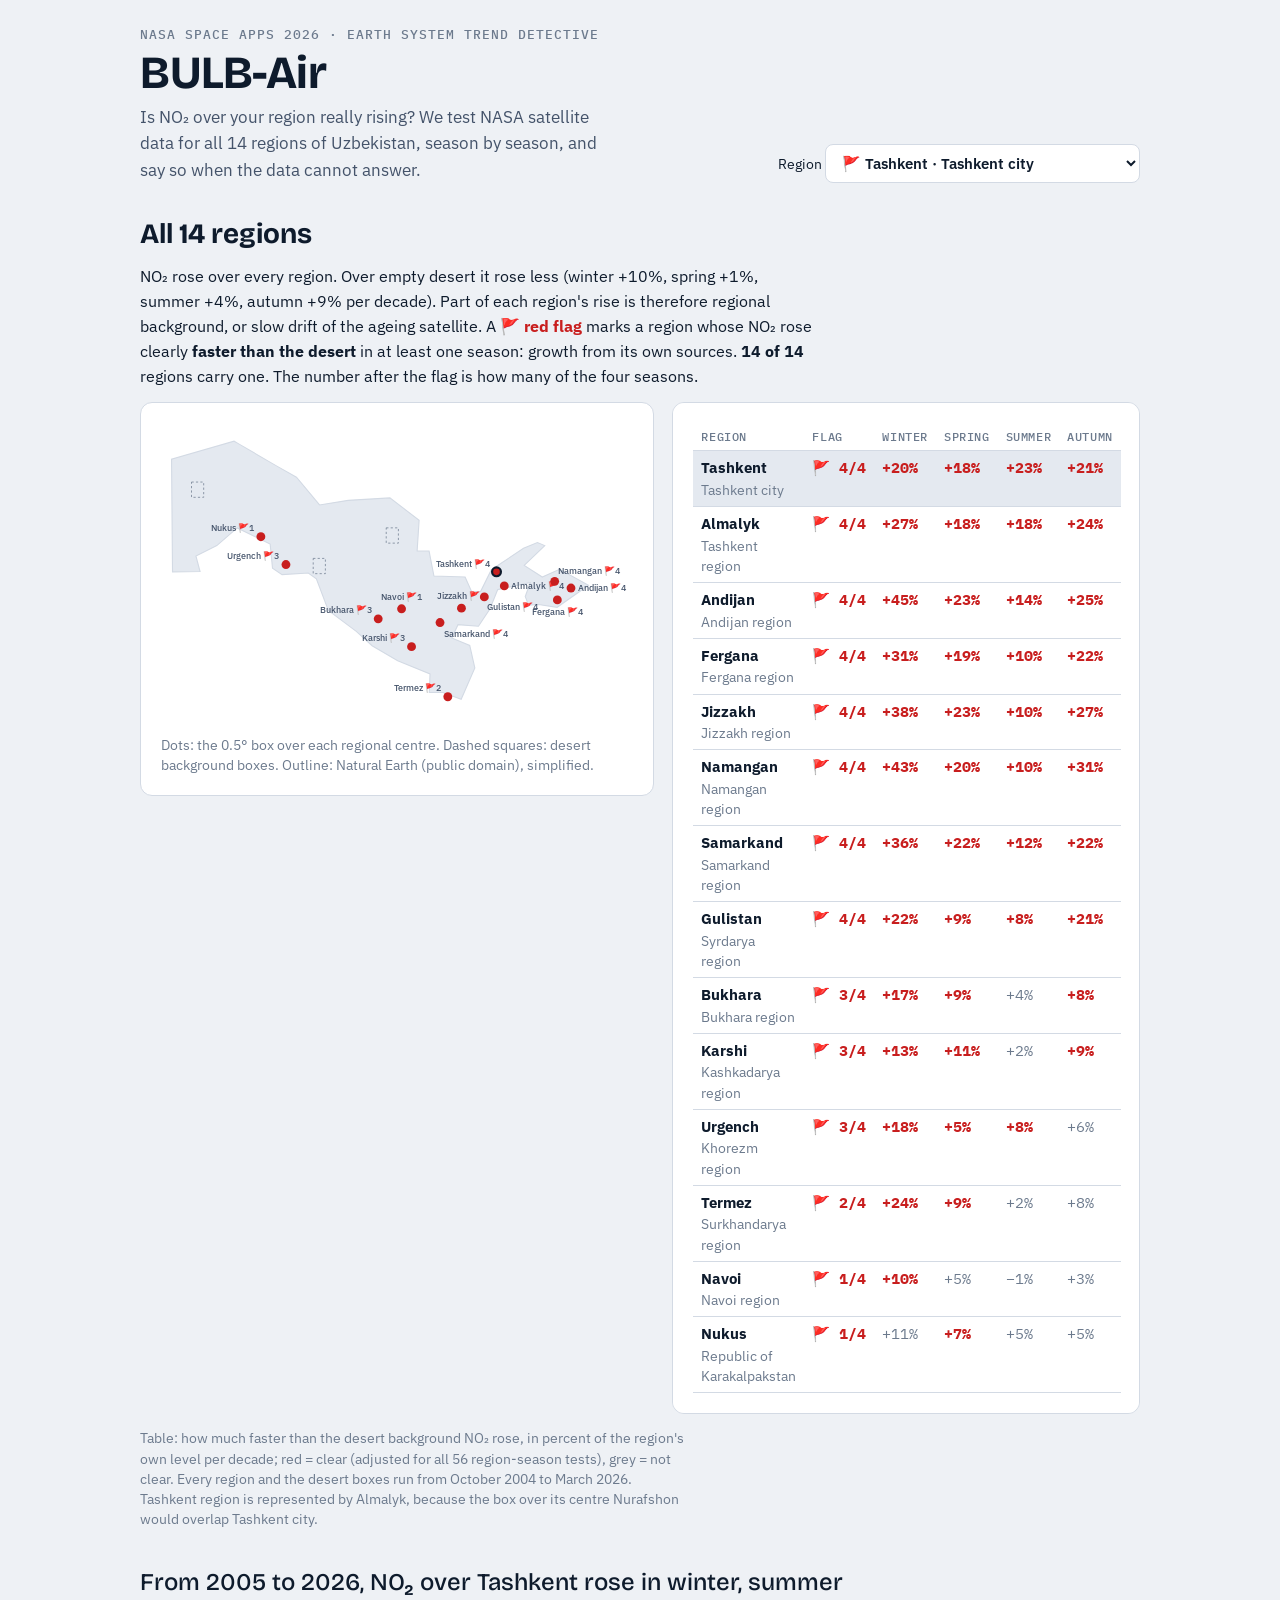
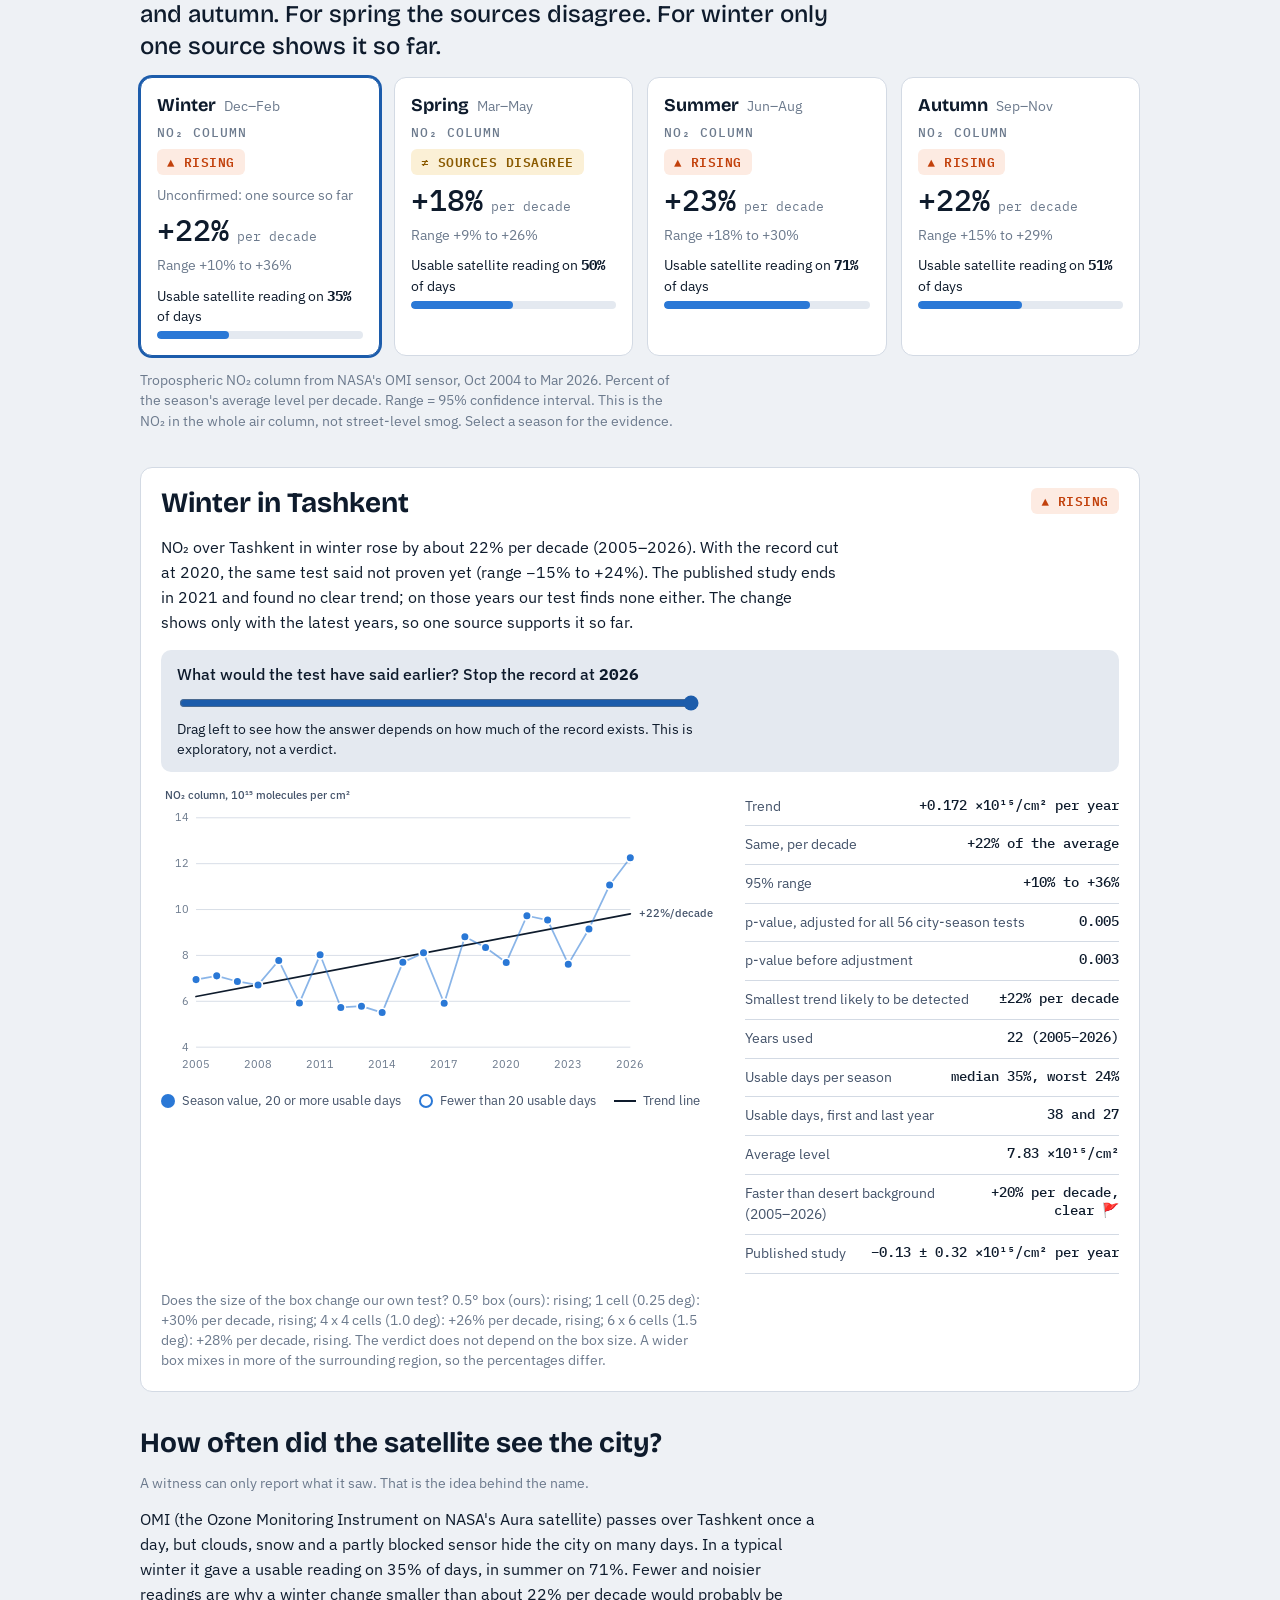
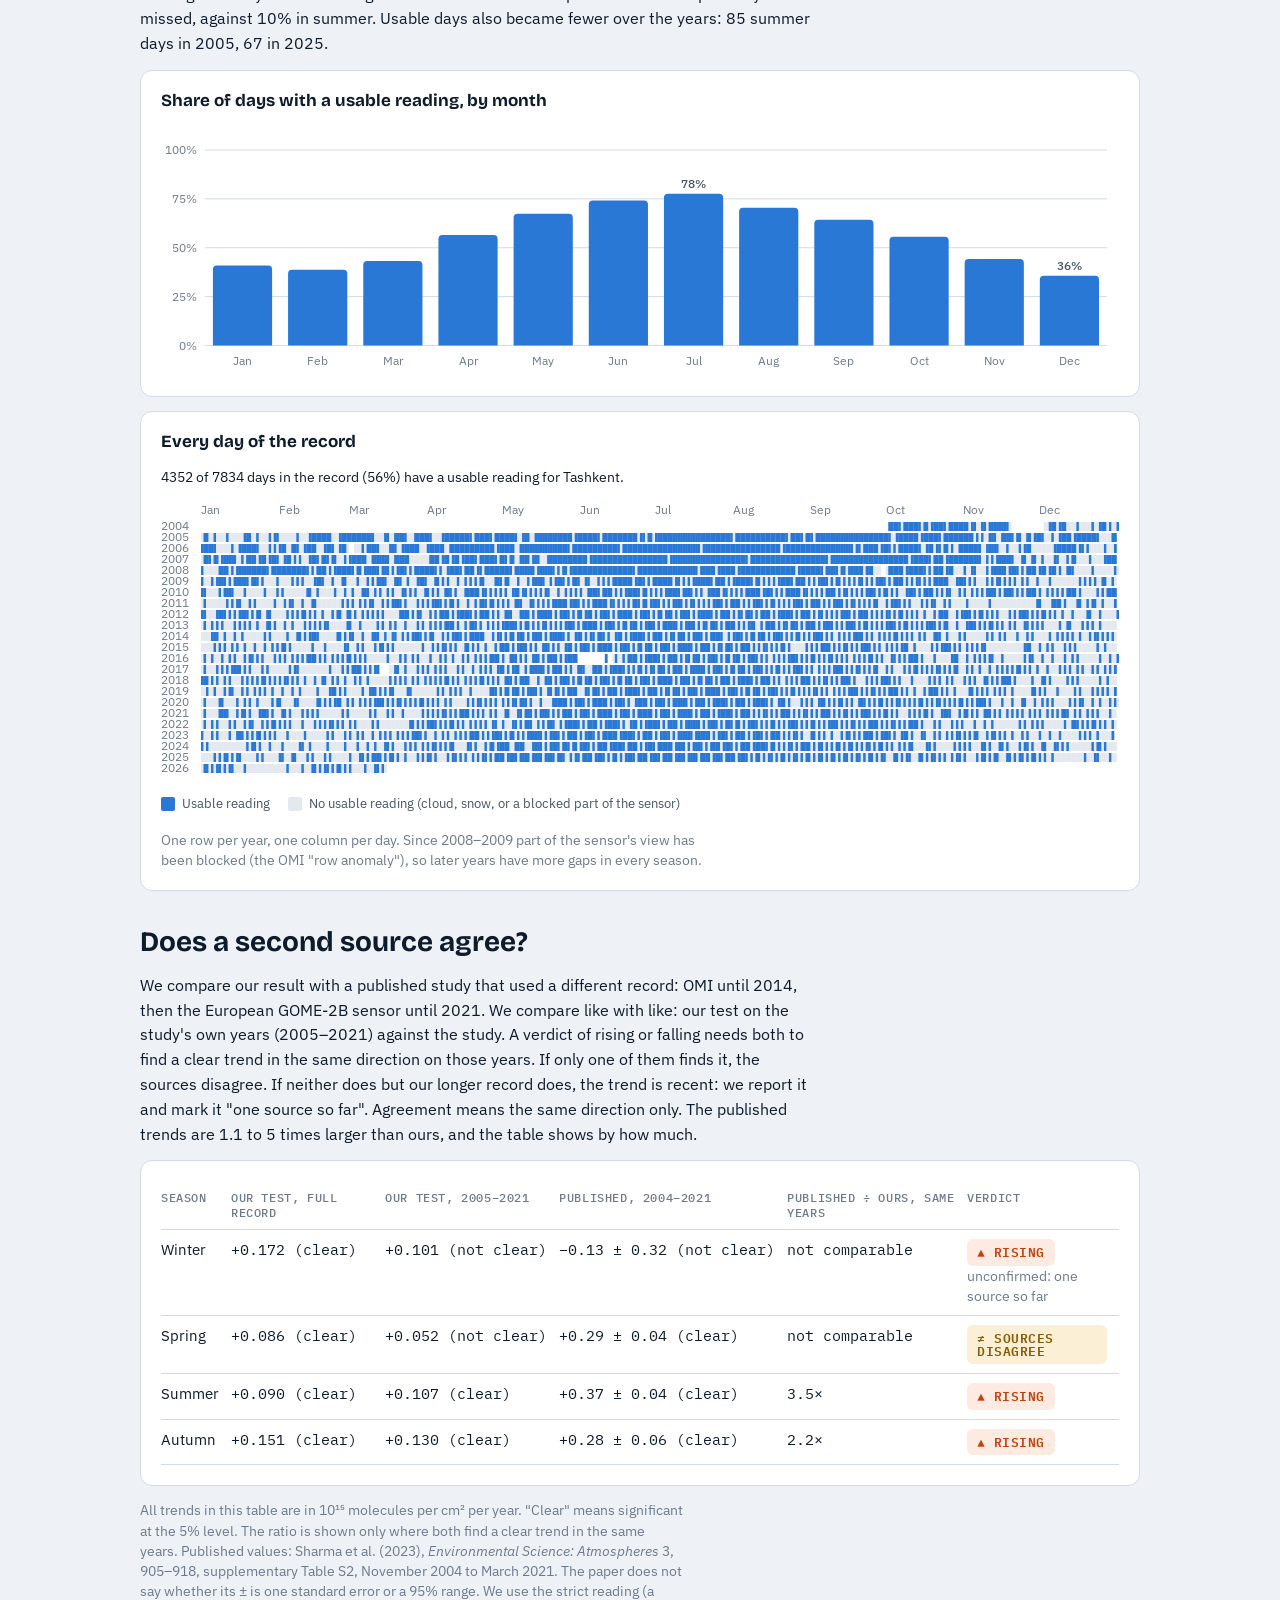
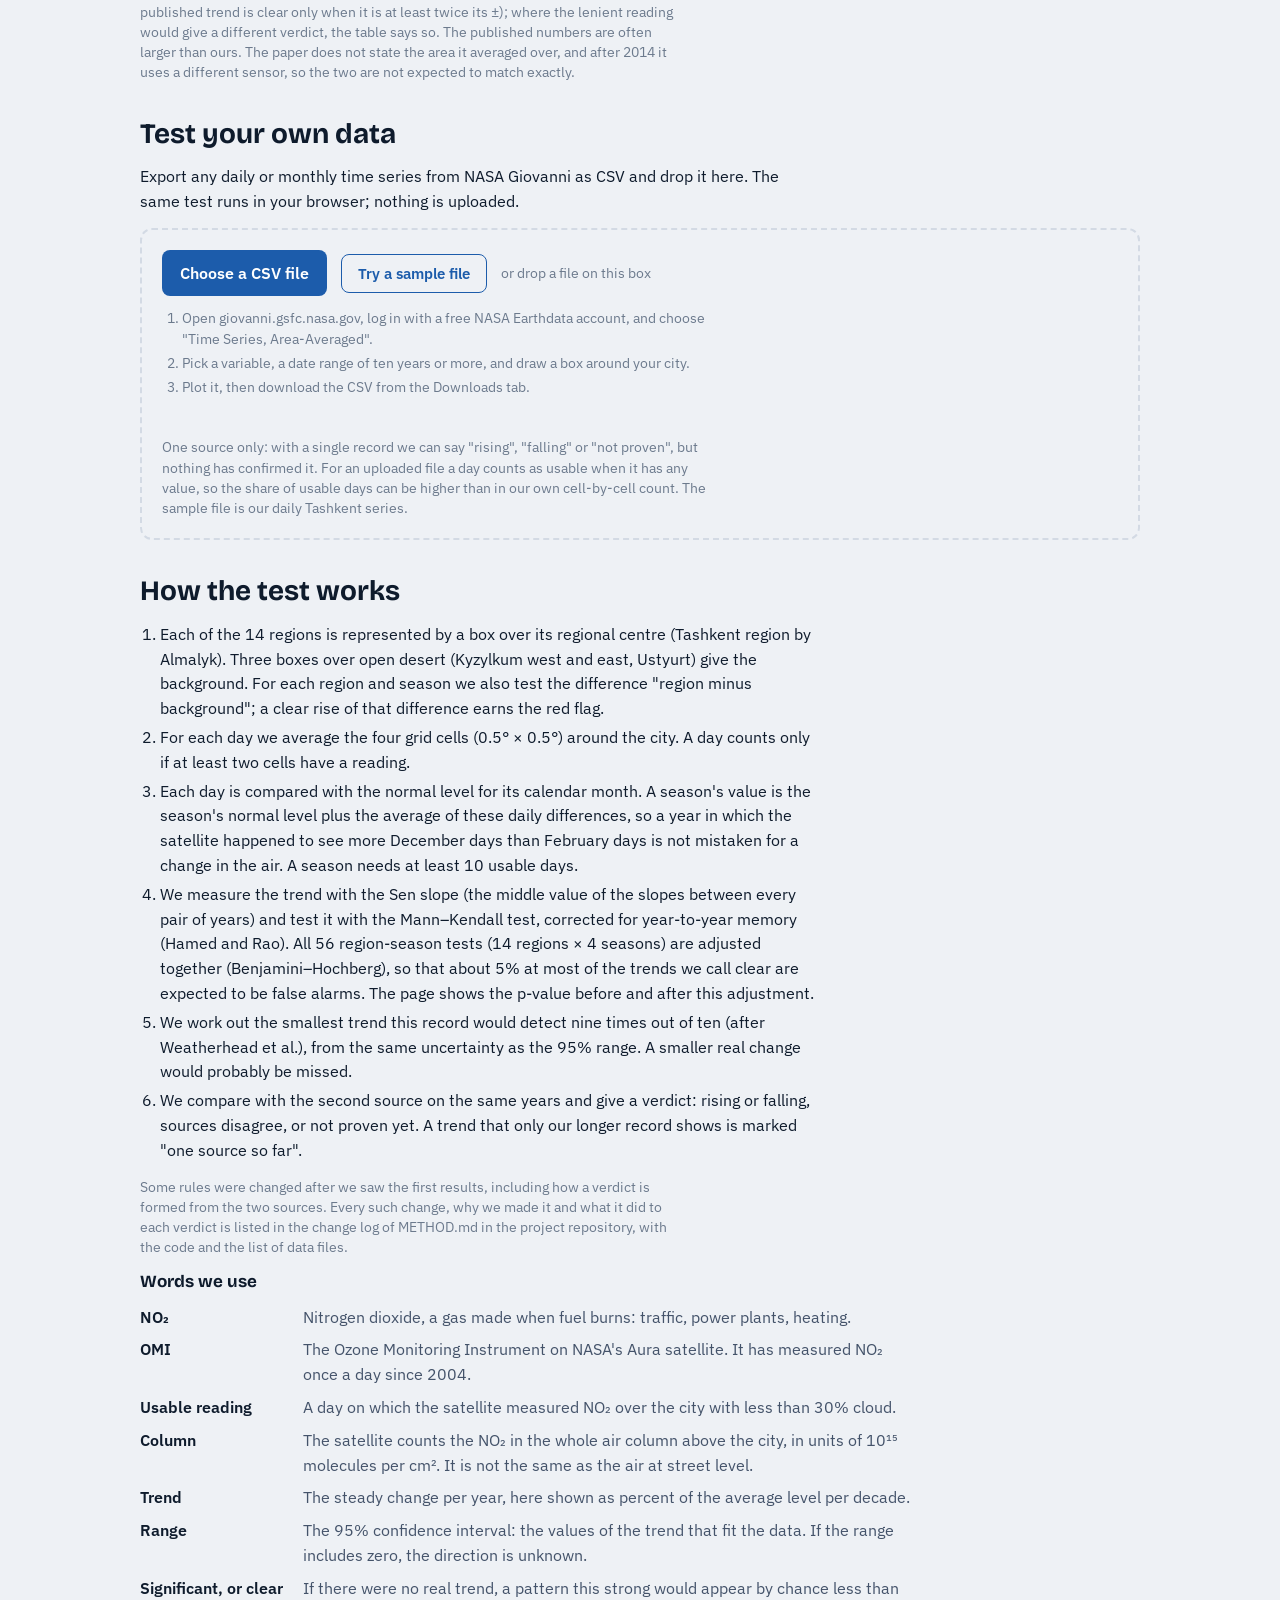
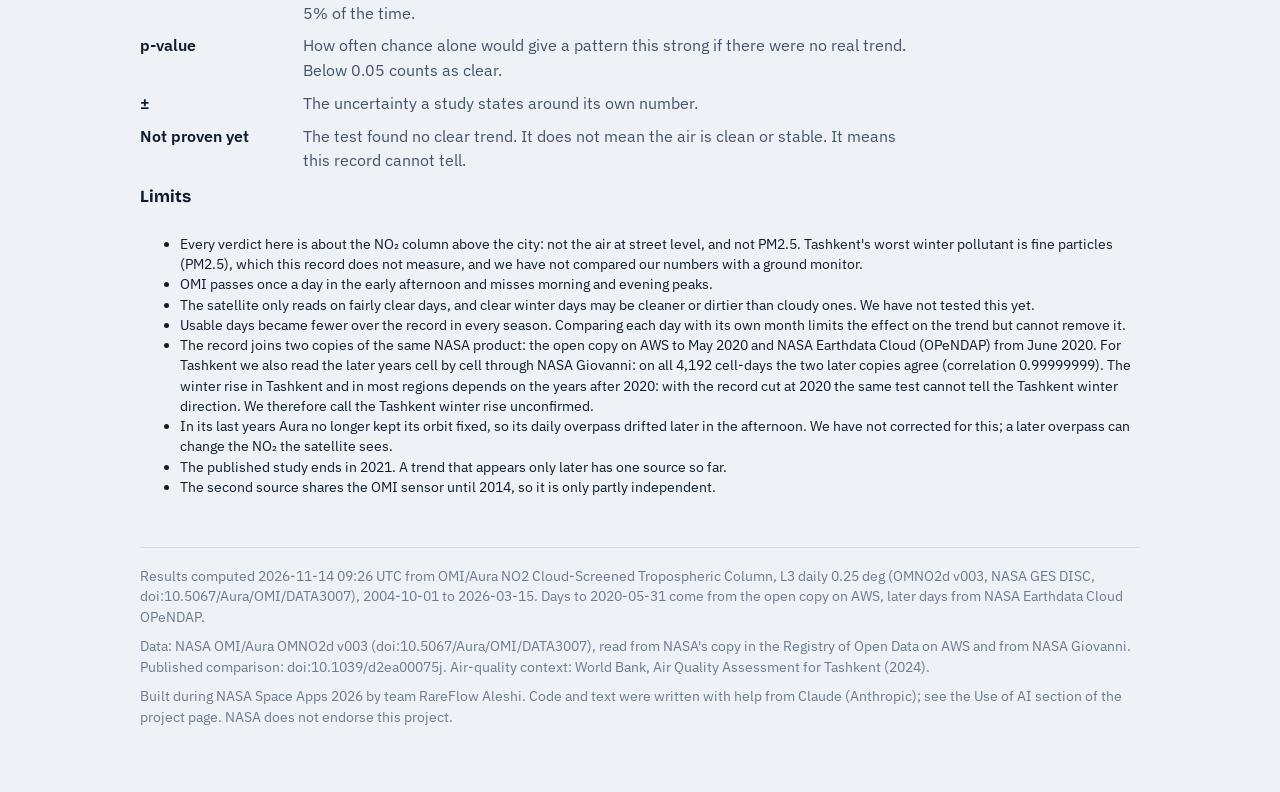
==== commit 3513ac22: "data: extend all 14 regions and desert boxes to March 2026 via Earthdata Cloud OPeNDAP Same product " ====
--- a/docs/index.html
+++ b/docs/index.html
@@ -284,7 +284,7 @@
       <li>OMI passes once a day in the early afternoon and misses morning and evening peaks.</li>
       <li>The satellite only reads on fairly clear days, and clear winter days may be cleaner or dirtier than cloudy ones. We have not tested this yet.</li>
       <li>Usable days became fewer over the record in every season. Comparing each day with its own month limits the effect on the trend but cannot remove it.</li>
-      <li>The record joins two copies of the same NASA product: an open copy to May 2020 and NASA Giovanni from June 2020. On the five months they share, the same days are usable and the values differ by about 1%. That check covers only five months, and the winter rise in Tashkent depends on the years after the join: with the record cut at 2020 the same test cannot tell the winter direction. We therefore call the winter rise unconfirmed.</li>
+      <li>The record joins two copies of the same NASA product: the open copy on AWS to May 2020 and NASA Earthdata Cloud (OPeNDAP) from June 2020. For Tashkent we also read the later years cell by cell through NASA Giovanni: on all 4,192 cell-days the two later copies agree (correlation 0.99999999). The winter rise in Tashkent and in most regions depends on the years after 2020: with the record cut at 2020 the same test cannot tell the Tashkent winter direction. We therefore call the Tashkent winter rise unconfirmed.</li>
       <li>In its last years Aura no longer kept its orbit fixed, so its daily overpass drifted later in the afternoon. We have not corrected for this; a later overpass can change the NO₂ the satellite sees.</li>
       <li>The published study ends in 2021. A trend that appears only later has one source so far.</li>
       <li>The second source shares the OMI sensor until 2014, so it is only partly independent.</li>
@@ -390,7 +390,7 @@
   function renderRegions() {
     var keys = Object.keys(D.cities), nf = keys.filter(function (c) { return D.cities[c].flag; }).length;
     var B = D.background.seasons, bgr = ORDER.map(function (k) { return LOW[k] + " " + sign(B[k].slope_pct_decade) + "%"; });
-    $("regionsText").innerHTML = "NO₂ over every region rose, and so did NO₂ over empty desert (" + bgr.join(", ") + " per decade). " +
+    $("regionsText").innerHTML = "NO₂ rose over every region. Over empty desert it rose less (" + bgr.join(", ") + " per decade). " +
       "Part of each region's rise is therefore regional background, or slow drift of the ageing satellite. " +
       "A <span class='flag'>🚩 red flag</span> marks a region whose NO₂ rose clearly <b>faster than the desert</b> in at least one season: growth from its own sources. " +
       "<b>" + nf + " of " + keys.length + "</b> regions carry one. The number after the flag is how many of the four seasons.";
@@ -406,7 +406,7 @@
       var v = D.cities[c], x = X(v.centre[1]), y = Y(v.centre[0]), g = el("g", { class: "city" + (c === state.city ? " sel" : "") });
       g.appendChild(el("circle", { cx: x, cy: y, r: 6, fill: v.flag ? css("--flag") : css("--open") }));
       var POS = { tashkent: [-9, -6, "end"], almalyk: [9, 4, "start"], gulistan: [4, 18, "start"], jizzakh: [0, -12, "middle"],
-        namangan: [4, -10, "start"], andijan: [9, 4, "start"], fergana: [0, 20, "middle"], samarkand: [-8, -8, "end"], navoi: [0, 20, "middle"] };
+        namangan: [4, -10, "start"], andijan: [9, 4, "start"], fergana: [0, 20, "middle"], samarkand: [6, 20, "start"], navoi: [0, -12, "middle"] };
       var ps = POS[c] || [-9, -8, "end"];
       g.appendChild(el("text", { x: x + ps[0], y: y + ps[1], "text-anchor": ps[2] }, v.name + (v.flag ? " 🚩" + v.flag_seasons.length : "")));
       g.addEventListener("click", function () { pick(c); });
@@ -430,7 +430,7 @@
     });
     t.appendChild(tb);
     $("regionsNote").textContent = "Table: how much faster than the desert background NO₂ rose, in percent of the region's own level per decade; red = clear (adjusted for all " + (keys.length * 4) + " region-season tests), grey = not clear. " +
-      "Regions other than Tashkent end in May 2020 (the open copy of the data); Tashkent runs to March 2026, and its comparison with the desert uses the years to 2020. " +
+      "Every region and the desert boxes run from October 2004 to March 2026. " +
       "Tashkent region is represented by Almalyk, because the box over its centre Nurafshon would overlap Tashkent city.";
   }
 
@@ -546,8 +546,9 @@
     var verdictLine = same(full_v) && same(early_v)
       ? " The verdict does not depend on the box size."
       : " The verdict depends on the box size, so read this season with care.";
-    if (!c.extended) base = "0.5° box (ours): " + pillInfo(s.own_verdict).text.toLowerCase();
-    $("robust").textContent = "Does the size of the box change our own test? " + (c.extended ? "Compare like with like: the wider boxes have data only to 2020, so set them against our box to 2020. " : "") +
+    var cut20 = Object.keys(r).some(function (lab) { return lab.indexOf("to 2020") >= 0; });
+    if (!cut20) base = "0.5° box (ours): " + pillInfo(s.own_verdict).text.toLowerCase();
+    $("robust").textContent = "Does the size of the box change our own test? " + (cut20 ? "Compare like with like: the wider boxes have data only to 2020, so set them against our box to 2020. " : "") +
       base + "; " + bits.join("; ") + "." + verdictLine + " A wider box mixes in more of the surrounding region, so the percentages differ." + extra;
   }
 
@@ -783,7 +784,7 @@
   if (mq.addEventListener) mq.addEventListener("change", render);
   new MutationObserver(render).observe(document.documentElement, { attributes: true, attributeFilter: ["data-theme"] });
   $("foot").textContent = "Results computed " + D.generated + " from " + D.product + ", " + D.first_day + " to " + D.last_day + "." +
-    (D.giovanni ? " Days to " + D.aws_last_day + " come from the open copy on AWS; later days, for Tashkent only so far, from NASA Giovanni." : "");
+    (D.extension ? " Days to " + D.aws_last_day + " come from the open copy on AWS, later days from NASA Earthdata Cloud OPeNDAP." : D.giovanni ? " Days to " + D.aws_last_day + " come from the open copy on AWS, later days from NASA Giovanni." : "");
   fromHash(); render();
   if (document.fonts && document.fonts.ready) document.fonts.ready.then(drawCalendar);
 })();
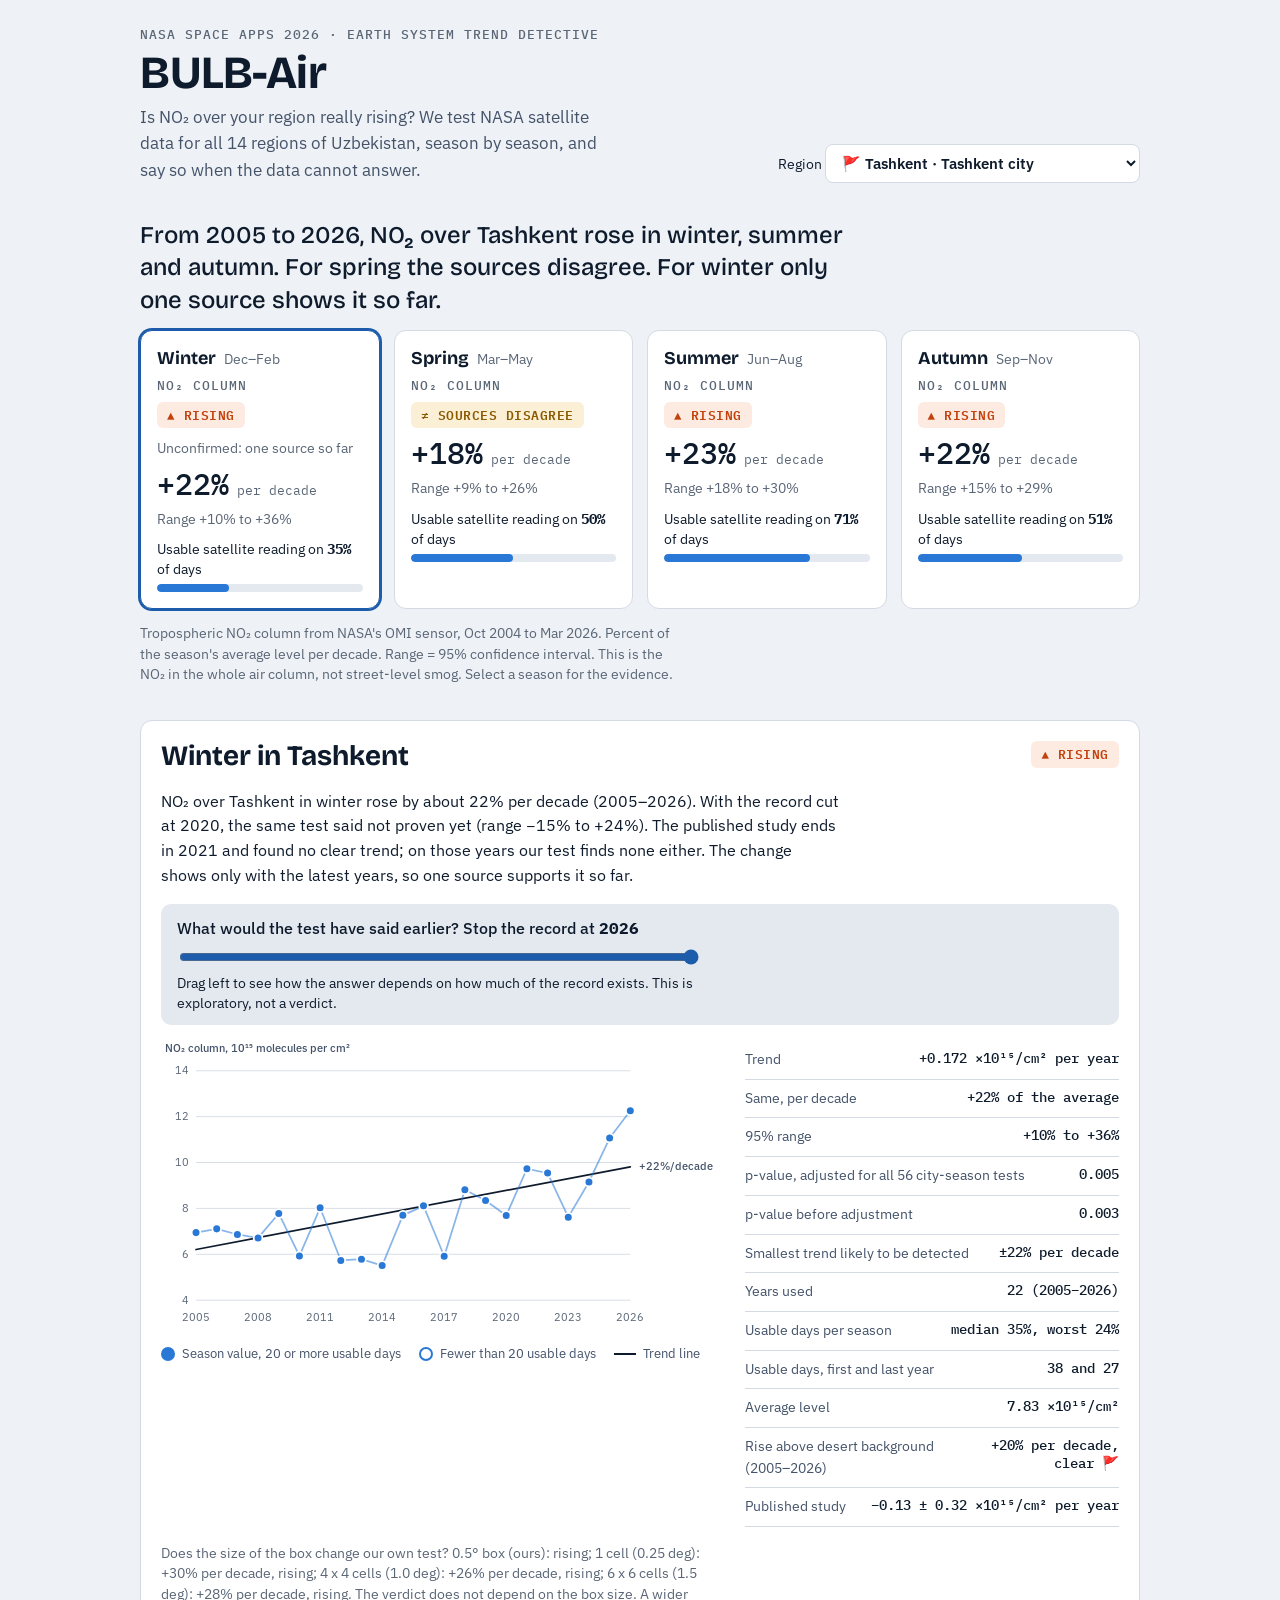
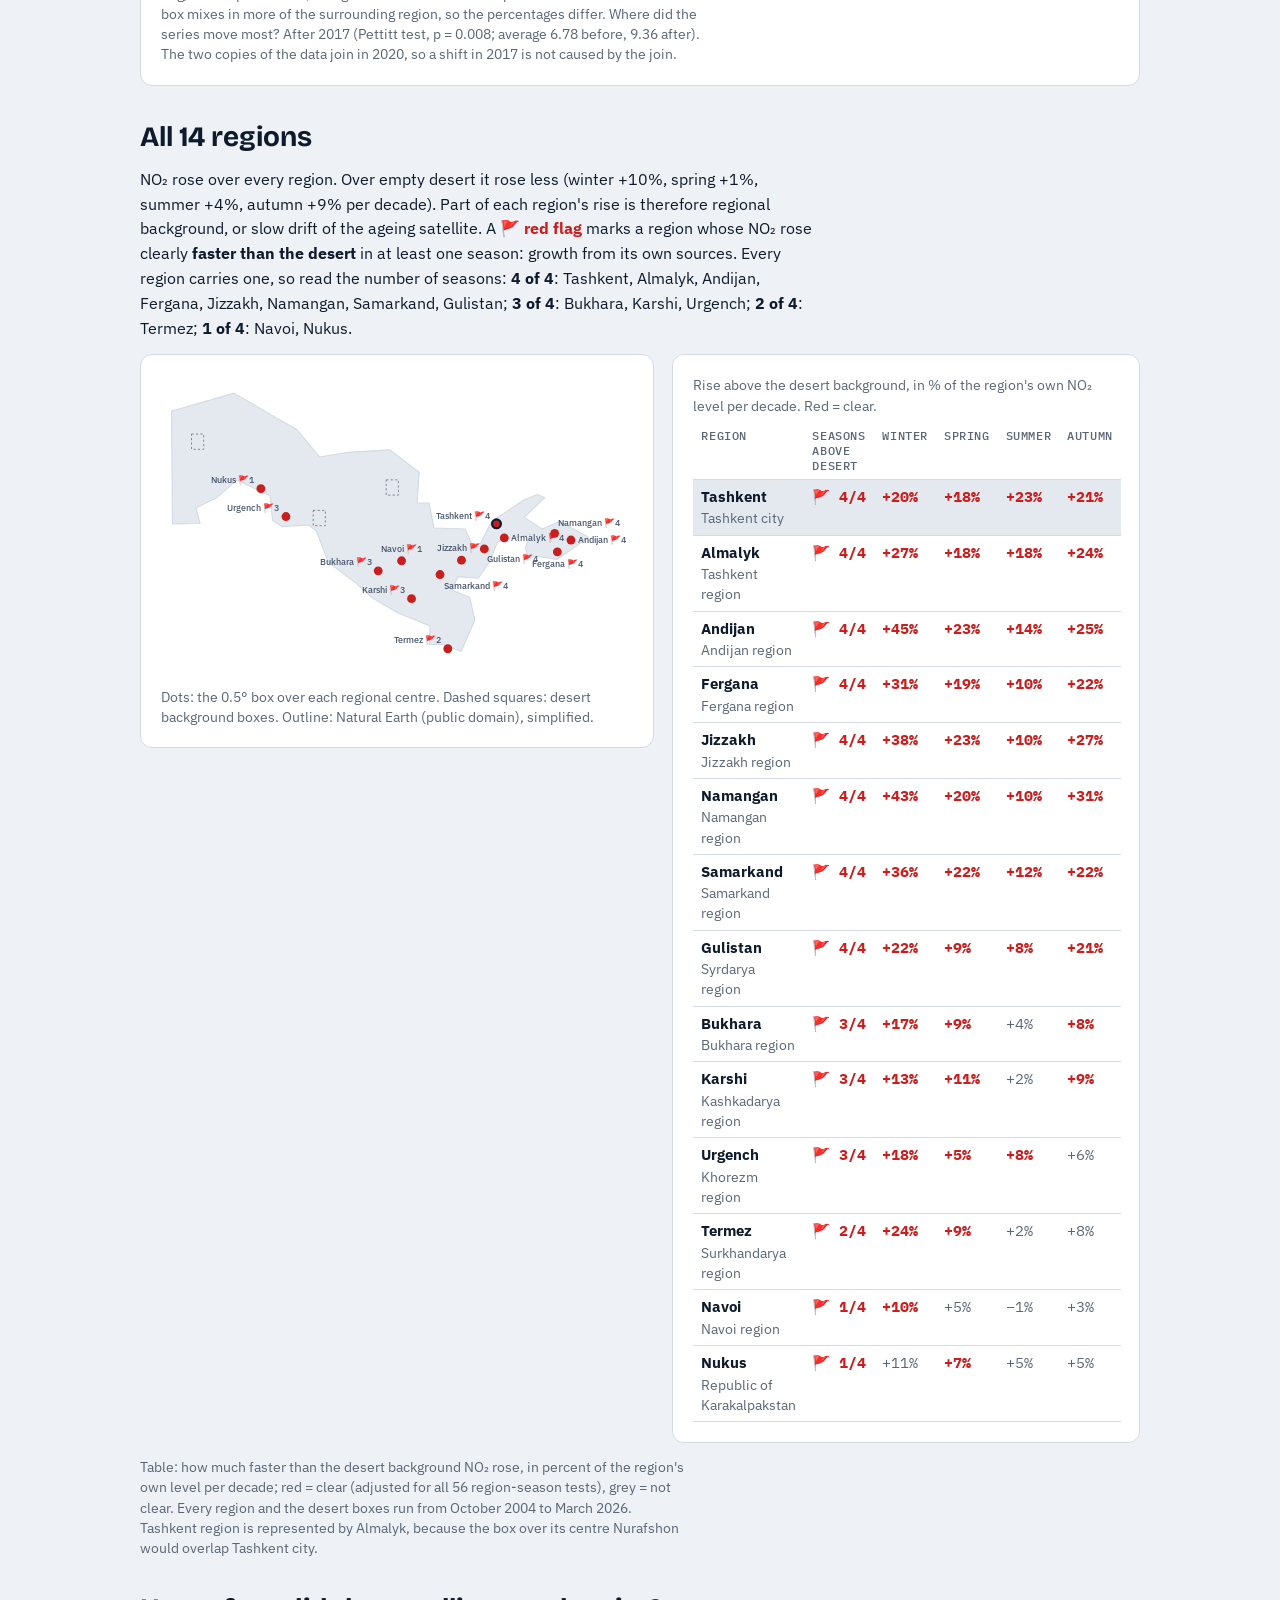
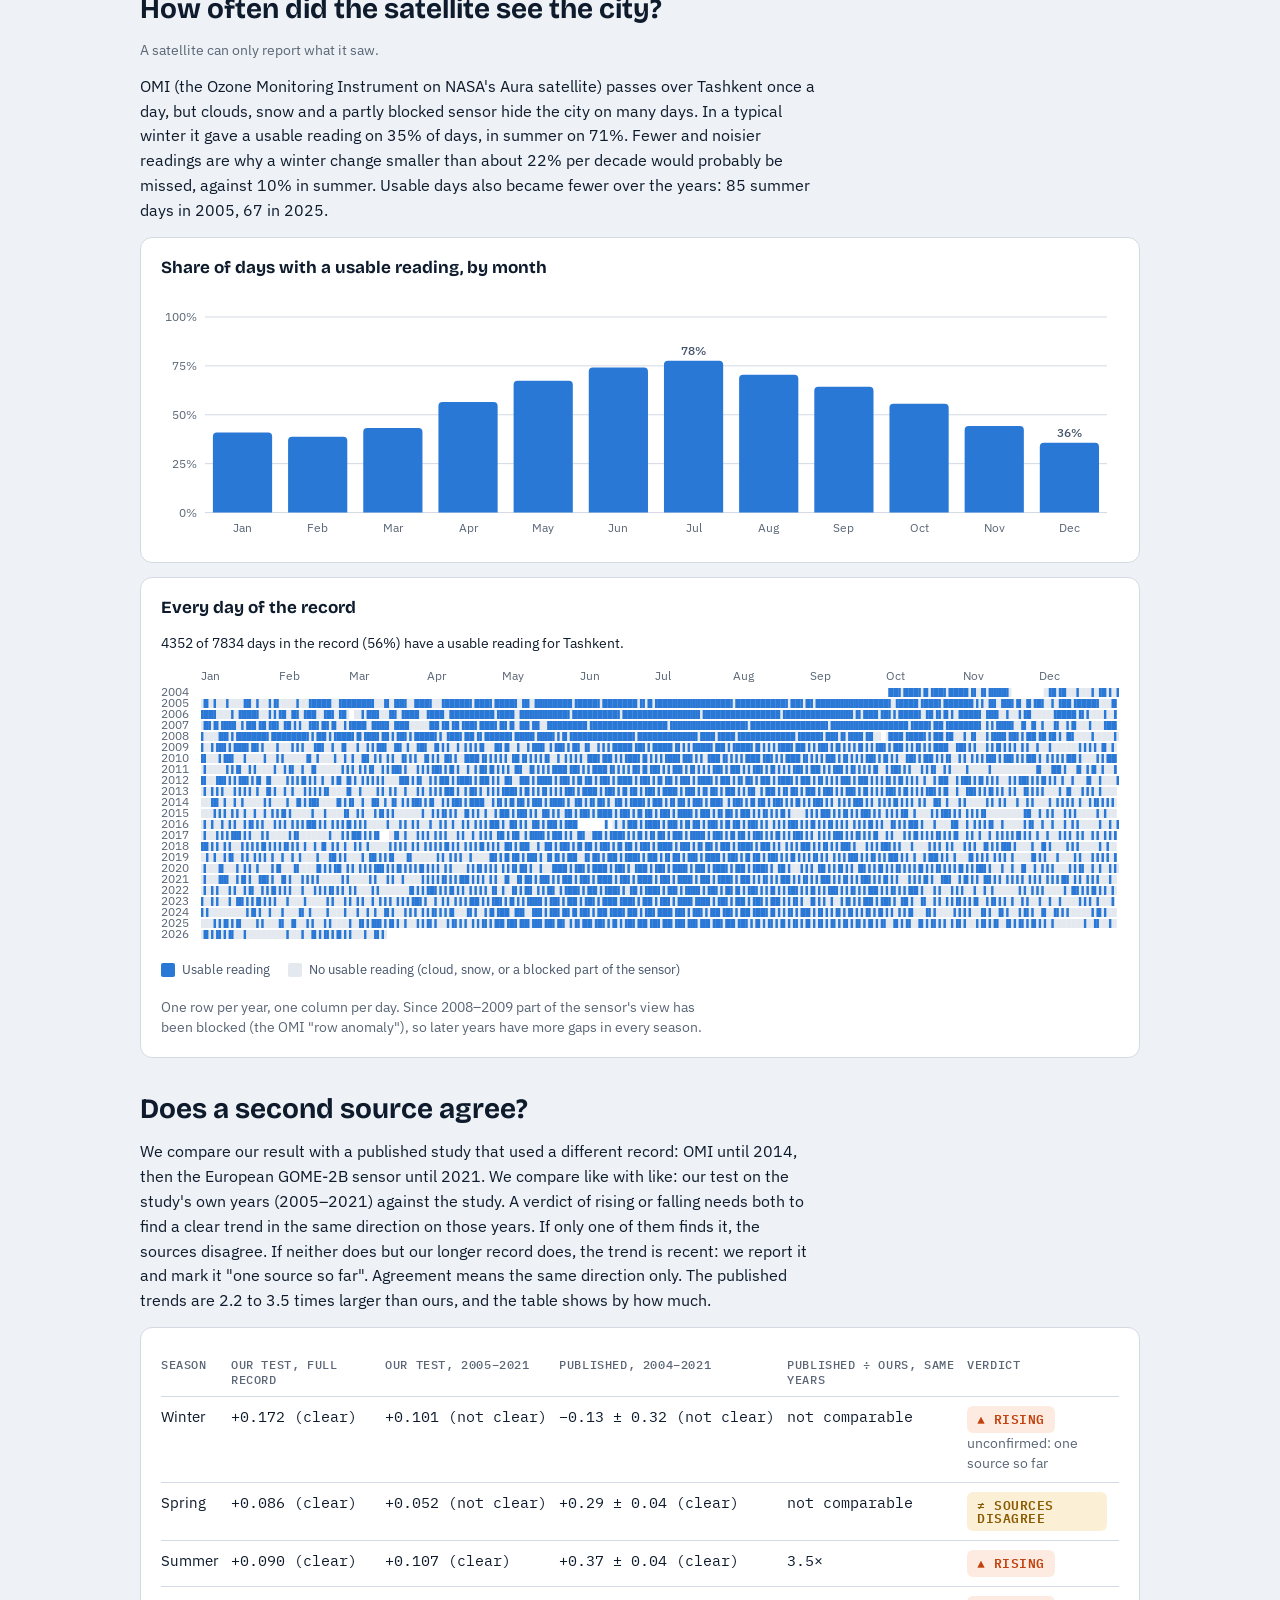
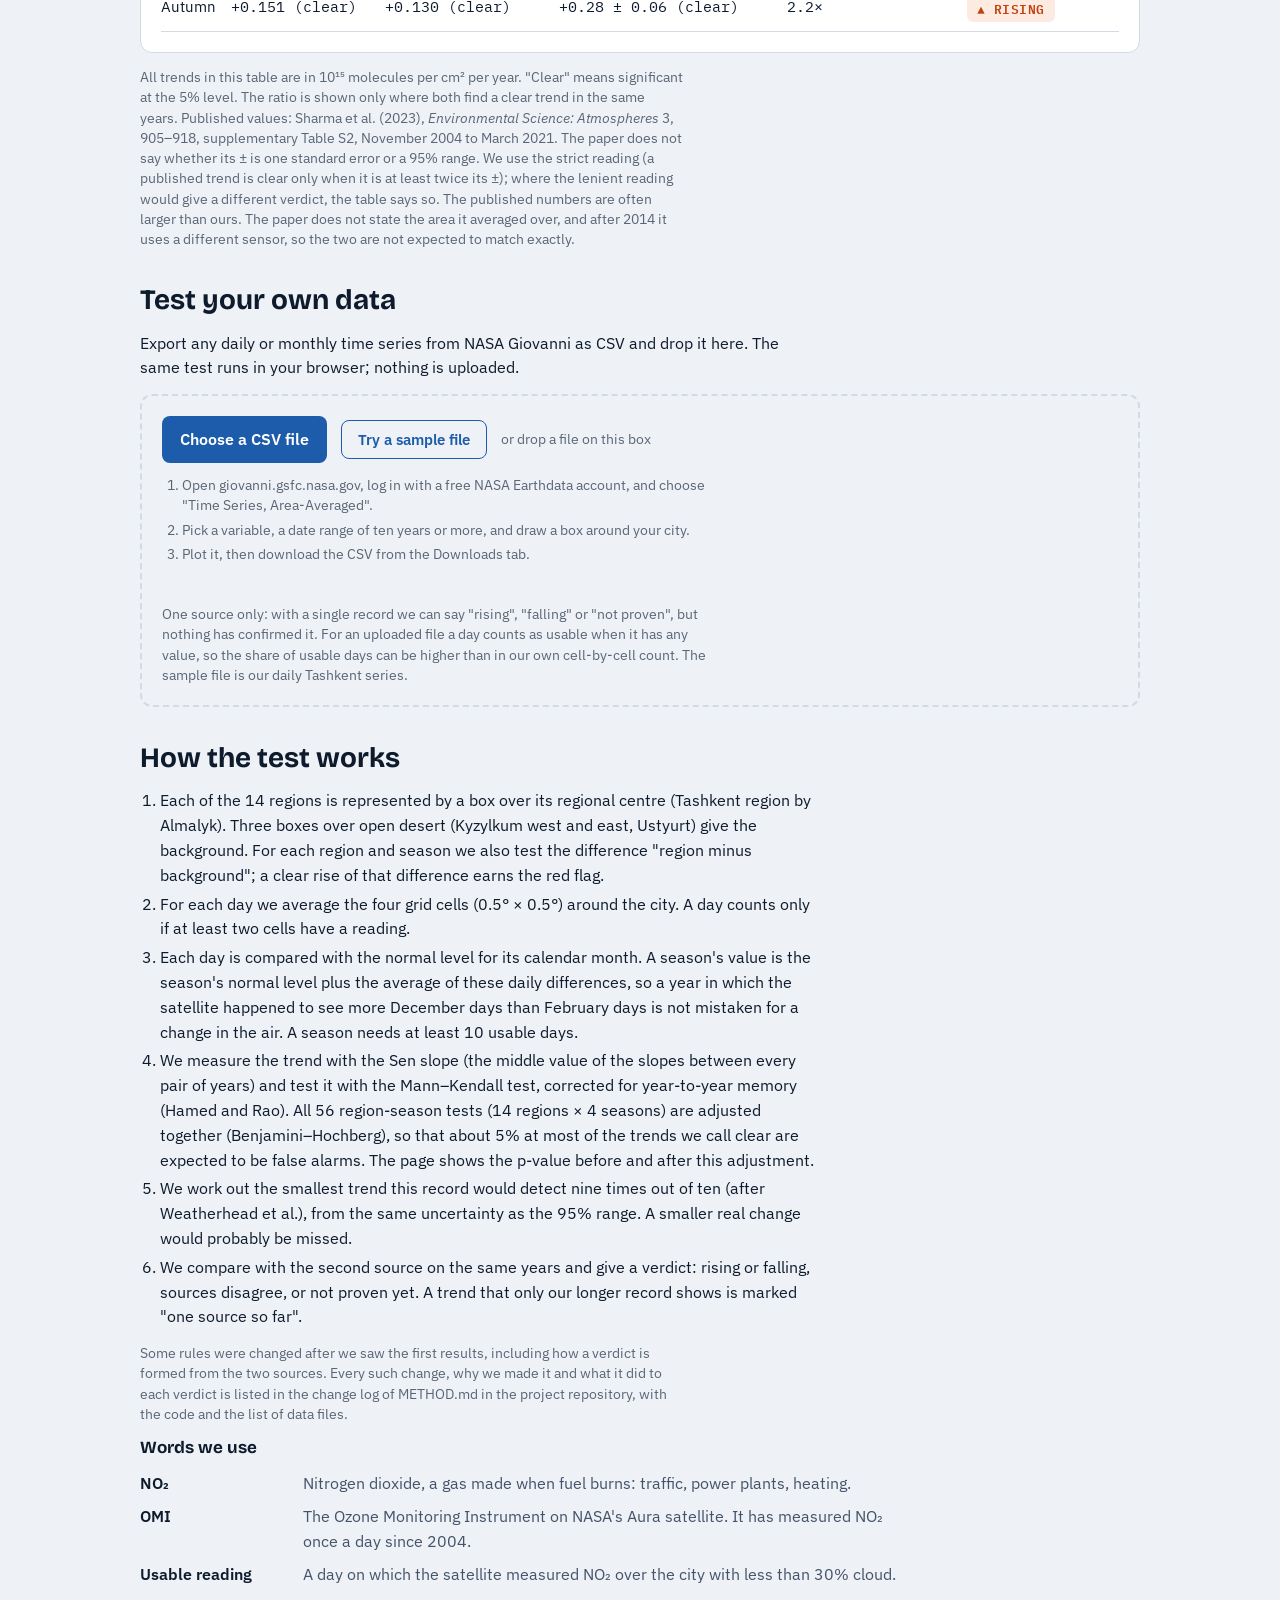
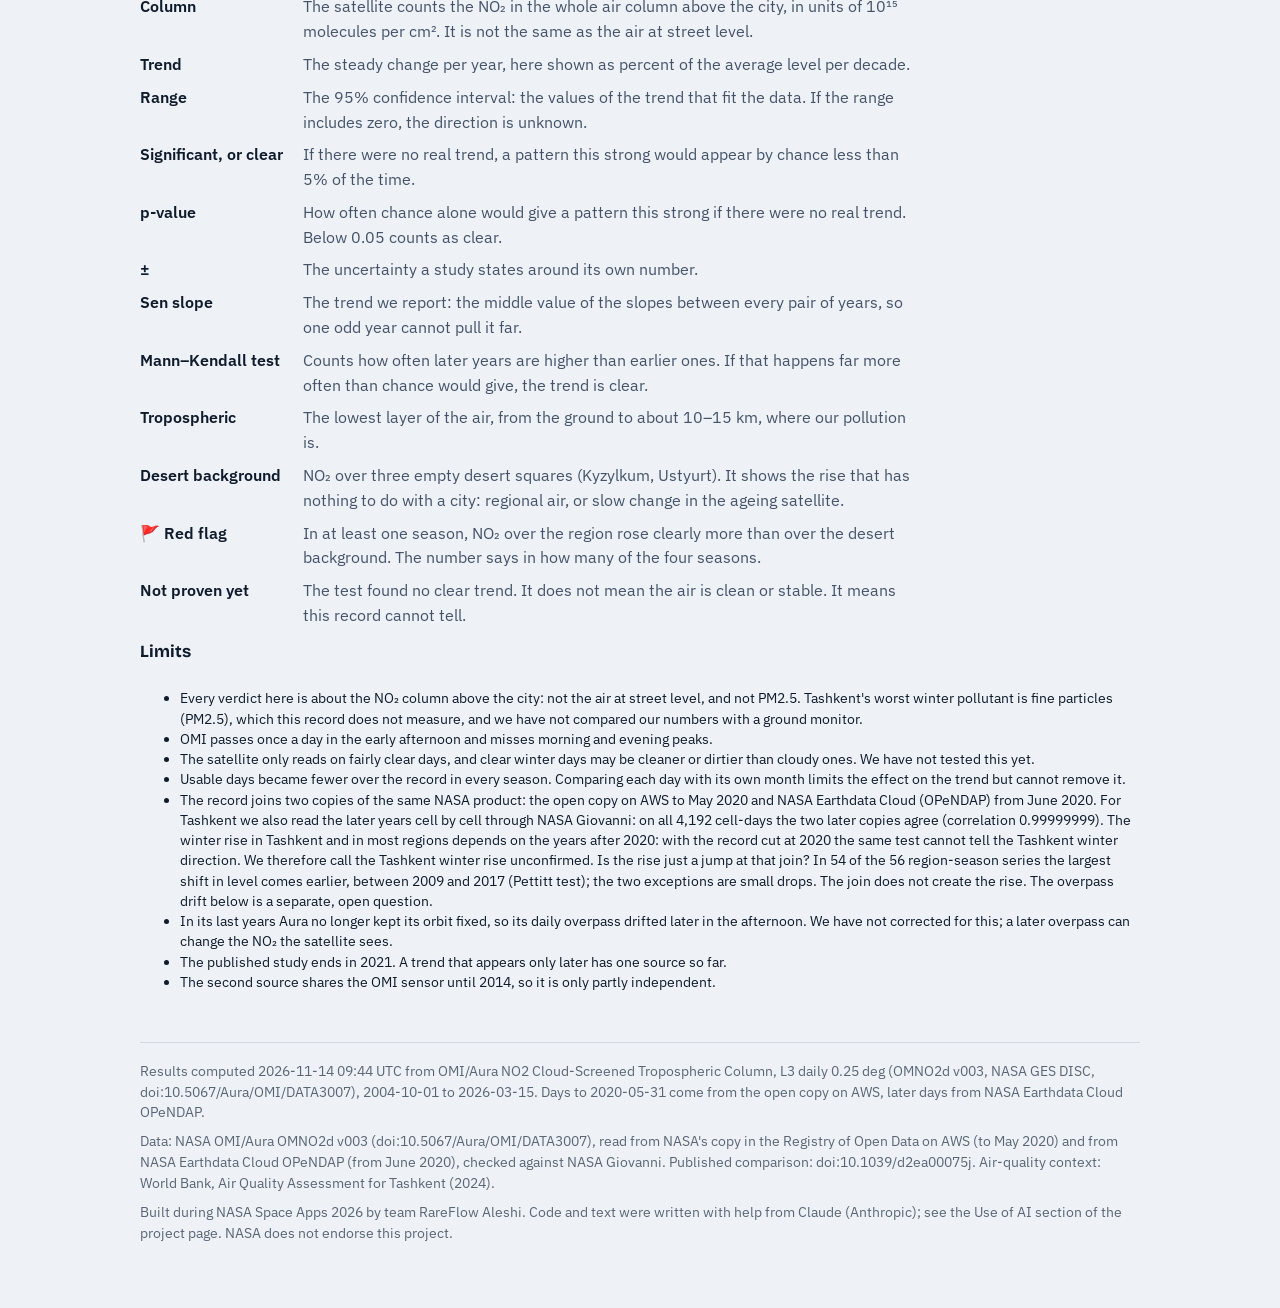
==== commit a5043d56: "fix: jury v5 — change-point check, stale text, verdicts first on the site Pettitt test per series: 5" ====
--- a/docs/index.html
+++ b/docs/index.html
@@ -15,7 +15,7 @@
   --surface-2: #e4e9f0;
   --ink: #0e1b2c;
   --ink-2: #44536a;
-  --muted: #6c7a8d;
+  --muted: #5a6676;
   --line: #d3dae4;
   --accent: #1c5cab;          /* controls and links */
   --data: #2a78d6;            /* measured values */
@@ -159,16 +159,6 @@
     <label class="small">Region <select id="citySel" aria-label="Region"></select></label>
   </header>
 
-  <section class="stack">
-    <h2>All 14 regions</h2>
-    <p id="regionsText"></p>
-    <div class="regions">
-      <div class="panel"><svg id="uzMap" viewBox="0 0 640 400" role="img" aria-label="Map of Uzbekistan with the 14 regional boxes; red flags mark regions where NO₂ rose faster than the desert background"></svg>
-        <p class="small muted">Dots: the 0.5° box over each regional centre. Dashed squares: desert background boxes. Outline: Natural Earth (public domain), simplified.</p></div>
-      <div class="panel scroll"><table class="rlist" id="regionList"></table></div>
-    </div>
-    <p class="small muted" id="regionsNote"></p>
-  </section>
 
   <section class="stack" aria-live="polite">
     <p class="headline" id="headline"></p>
@@ -202,8 +192,19 @@
   </section>
 
   <section class="stack">
+    <h2>All 14 regions</h2>
+    <p id="regionsText"></p>
+    <div class="regions">
+      <div class="panel"><svg id="uzMap" viewBox="0 0 640 400" role="img" aria-label="Map of Uzbekistan with the 14 regional boxes; red flags mark regions where NO₂ rose faster than the desert background"></svg>
+        <p class="small muted">Dots: the 0.5° box over each regional centre. Dashed squares: desert background boxes. Outline: Natural Earth (public domain), simplified.</p></div>
+      <div class="panel scroll"><table class="rlist" id="regionList"></table></div>
+    </div>
+    <p class="small muted" id="regionsNote"></p>
+  </section>
+
+  <section class="stack">
     <h2>How often did the satellite see the city?</h2>
-    <p class="small muted">A witness can only report what it saw. That is the idea behind the name.</p>
+    <p class="small muted">A satellite can only report what it saw.</p>
     <p id="coverText"></p>
     <div class="panel">
       <h3>Share of days with a usable reading, by month</h3>
@@ -223,7 +224,7 @@
 
   <section class="stack">
     <h2>Does a second source agree?</h2>
-    <p>We compare our result with a published study that used a different record: OMI until 2014, then the European GOME-2B sensor until 2021. We compare like with like: our test on the study's own years (2005–2021) against the study. A verdict of rising or falling needs both to find a clear trend in the same direction on those years. If only one of them finds it, the sources disagree. If neither does but our longer record does, the trend is recent: we report it and mark it "one source so far". Agreement means the same direction only. The published trends are 1.1 to 5 times larger than ours, and the table shows by how much.</p>
+    <p>We compare our result with a published study that used a different record: OMI until 2014, then the European GOME-2B sensor until 2021. We compare like with like: our test on the study's own years (2005–2021) against the study. A verdict of rising or falling needs both to find a clear trend in the same direction on those years. If only one of them finds it, the sources disagree. If neither does but our longer record does, the trend is recent: we report it and mark it "one source so far". Agreement means the same direction only. The published trends are 2.2 to 3.5 times larger than ours, and the table shows by how much.</p>
     <p class="small" id="compareNone" hidden></p>
     <div class="panel scroll">
       <table id="compare"></table>
@@ -276,6 +277,11 @@
       <dt>Significant, or clear</dt><dd>If there were no real trend, a pattern this strong would appear by chance less than 5% of the time.</dd>
       <dt>p-value</dt><dd>How often chance alone would give a pattern this strong if there were no real trend. Below 0.05 counts as clear.</dd>
       <dt>±</dt><dd>The uncertainty a study states around its own number.</dd>
+      <dt>Sen slope</dt><dd>The trend we report: the middle value of the slopes between every pair of years, so one odd year cannot pull it far.</dd>
+      <dt>Mann–Kendall test</dt><dd>Counts how often later years are higher than earlier ones. If that happens far more often than chance would give, the trend is clear.</dd>
+      <dt>Tropospheric</dt><dd>The lowest layer of the air, from the ground to about 10–15 km, where our pollution is.</dd>
+      <dt>Desert background</dt><dd>NO₂ over three empty desert squares (Kyzylkum, Ustyurt). It shows the rise that has nothing to do with a city: regional air, or slow change in the ageing satellite.</dd>
+      <dt>🚩 Red flag</dt><dd>In at least one season, NO₂ over the region rose clearly more than over the desert background. The number says in how many of the four seasons.</dd>
       <dt>Not proven yet</dt><dd>The test found no clear trend. It does not mean the air is clean or stable. It means this record cannot tell.</dd>
     </dl>
     <h3>Limits</h3>
@@ -284,7 +290,7 @@
       <li>OMI passes once a day in the early afternoon and misses morning and evening peaks.</li>
       <li>The satellite only reads on fairly clear days, and clear winter days may be cleaner or dirtier than cloudy ones. We have not tested this yet.</li>
       <li>Usable days became fewer over the record in every season. Comparing each day with its own month limits the effect on the trend but cannot remove it.</li>
-      <li>The record joins two copies of the same NASA product: the open copy on AWS to May 2020 and NASA Earthdata Cloud (OPeNDAP) from June 2020. For Tashkent we also read the later years cell by cell through NASA Giovanni: on all 4,192 cell-days the two later copies agree (correlation 0.99999999). The winter rise in Tashkent and in most regions depends on the years after 2020: with the record cut at 2020 the same test cannot tell the Tashkent winter direction. We therefore call the Tashkent winter rise unconfirmed.</li>
+      <li>The record joins two copies of the same NASA product: the open copy on AWS to May 2020 and NASA Earthdata Cloud (OPeNDAP) from June 2020. For Tashkent we also read the later years cell by cell through NASA Giovanni: on all 4,192 cell-days the two later copies agree (correlation 0.99999999). The winter rise in Tashkent and in most regions depends on the years after 2020: with the record cut at 2020 the same test cannot tell the Tashkent winter direction. We therefore call the Tashkent winter rise unconfirmed. Is the rise just a jump at that join? In 54 of the 56 region-season series the largest shift in level comes earlier, between 2009 and 2017 (Pettitt test); the two exceptions are small drops. The join does not create the rise. The overpass drift below is a separate, open question.</li>
       <li>In its last years Aura no longer kept its orbit fixed, so its daily overpass drifted later in the afternoon. We have not corrected for this; a later overpass can change the NO₂ the satellite sees.</li>
       <li>The published study ends in 2021. A trend that appears only later has one source so far.</li>
       <li>The second source shares the OMI sensor until 2014, so it is only partly independent.</li>
@@ -293,7 +299,7 @@
 
   <footer>
     <span id="foot"></span>
-    <span>Data: NASA OMI/Aura OMNO2d v003 (doi:10.5067/Aura/OMI/DATA3007), read from NASA's copy in the Registry of Open Data on AWS and from NASA Giovanni. Published comparison: doi:10.1039/d2ea00075j. Air-quality context: World Bank, Air Quality Assessment for Tashkent (2024).</span>
+    <span>Data: NASA OMI/Aura OMNO2d v003 (doi:10.5067/Aura/OMI/DATA3007), read from NASA's copy in the Registry of Open Data on AWS (to May 2020) and from NASA Earthdata Cloud OPeNDAP (from June 2020), checked against NASA Giovanni. Published comparison: doi:10.1039/d2ea00075j. Air-quality context: World Bank, Air Quality Assessment for Tashkent (2024).</span>
     <span>Built during NASA Space Apps 2026 by team RareFlow Aleshi. Code and text were written with help from Claude (Anthropic); see the Use of AI section of the project page. NASA does not endorse this project.</span>
   </footer>
 </main>
@@ -350,8 +356,8 @@
       return "NO₂ over " + city + " in " + name + " " + (s.verdict === "RISING" ? "rose" : "fell") + " by about " +
         Math.abs(Math.round(s.slope_pct_decade)) + "% per decade (" + yrs + ")." + then + " The published study ends in 2021 and found no clear trend; on those years our test finds none either. The change shows only with the latest years, so one source supports it so far.";
     }
-    var ex = s.excess, exText = ex ? (ex.verdict === "RISING" ? " Compared with the desert background it rose " + sign(ex.slope_pct_decade) + "% per decade faster, a clear difference: growth from the region's own sources."
-      : " Compared with the desert background the extra rise (" + sign(ex.slope_pct_decade) + "% per decade) is not clear, so much of it may be regional background or satellite drift.") : "";
+    var ex = s.excess, exText = ex ? (ex.verdict === "RISING" ? " After subtracting the desert background, a clear rise remains (" + sign(ex.slope_pct_decade) + "% of the region's own level per decade): growth beyond the regional background, likely from the region's own sources."
+      : " After subtracting the desert background, what remains (" + sign(ex.slope_pct_decade) + "% per decade) is not clear, so much of the rise may be regional background or satellite drift.") : "";
     if ((s.verdict === "RISING" || s.verdict === "FALLING") && !pub) {
       return "NO₂ over " + city + " in " + name + " " + (s.verdict === "RISING" ? "rose" : "fell") + " by about " +
         Math.abs(Math.round(s.slope_pct_decade)) + "% per decade (" + yrs + ")." + exText + " Only one source so far: no published seasonal trend exists for this region that we could compare with.";
@@ -393,7 +399,10 @@
     $("regionsText").innerHTML = "NO₂ rose over every region. Over empty desert it rose less (" + bgr.join(", ") + " per decade). " +
       "Part of each region's rise is therefore regional background, or slow drift of the ageing satellite. " +
       "A <span class='flag'>🚩 red flag</span> marks a region whose NO₂ rose clearly <b>faster than the desert</b> in at least one season: growth from its own sources. " +
-      "<b>" + nf + " of " + keys.length + "</b> regions carry one. The number after the flag is how many of the four seasons.";
+      "Every region carries one, so read the number of seasons: " + [4, 3, 2, 1].map(function (n) {
+        var names = keys.filter(function (c) { return D.cities[c].flag_seasons.length === n; }).map(function (c) { return D.cities[c].name; });
+        return names.length ? "<b>" + n + " of 4</b>: " + names.join(", ") : "";
+      }).filter(Boolean).join("; ") + ".";
     var svg = $("uzMap"); svg.innerHTML = "";
     var X = function (lon) { return 10 + (lon - 55.8) / (74.6 - 55.8) * 620; };
     var Y = function (lat) { return 20 + (45.7 - lat) / (45.7 - 37.0) * 360 * 1.0; };
@@ -415,7 +424,7 @@
       svg.appendChild(g);
     });
     var t = $("regionList");
-    t.innerHTML = "<thead><tr><th>Region</th><th>Flag</th><th>Winter</th><th>Spring</th><th>Summer</th><th>Autumn</th></tr></thead>";
+    t.innerHTML = "<caption class='small muted' style='caption-side:top;text-align:left;padding-bottom:6px'>Rise above the desert background, in % of the region's own NO₂ level per decade. Red = clear.</caption><thead><tr><th>Region</th><th>Seasons above desert</th><th>Winter</th><th>Spring</th><th>Summer</th><th>Autumn</th></tr></thead>";
     var tb = h("tbody");
     keys.slice().sort(function (a, b) { return D.cities[b].flag_seasons.length - D.cities[a].flag_seasons.length; }).forEach(function (c) {
       var v = D.cities[c], tr = h("tr", c === state.city ? "sel" : "");
@@ -529,7 +538,7 @@
     if (!isCut) fact("Usable days per season", "median " + pct(s.coverage_median) + ", worst " + pct(s.coverage_min));
     if (!isCut && s.seen_days_trend && s.seen_days_trend.first) fact("Usable days, first and last year", s.seen_days_trend.first + " and " + s.seen_days_trend.last);
     fact("Average level", s.mean.toFixed(2) + " ×10¹⁵/cm²");
-    if (!isCut && s.excess) fact("Faster than desert background (" + s.excess.first_year + "–" + s.excess.last_year + ")", sign(s.excess.slope_pct_decade) + "% per decade, " + (s.excess.verdict === "RISING" ? "clear 🚩" : "not clear"));
+    if (!isCut && s.excess) fact("Rise above desert background (" + s.excess.first_year + "–" + s.excess.last_year + ")", sign(s.excess.slope_pct_decade) + "% per decade, " + (s.excess.verdict === "RISING" ? "clear 🚩" : "not clear"));
     if (s.published) fact("Published study", sign(s.published.slope, 2) + " ± " + s.published.pm.toFixed(2) + " ×10¹⁵/cm² per year");
     $("robust").hidden = isCut;
     var r = c.robustness, bits = Object.keys(r).map(function (lab) {
@@ -549,7 +558,10 @@
     var cut20 = Object.keys(r).some(function (lab) { return lab.indexOf("to 2020") >= 0; });
     if (!cut20) base = "0.5° box (ours): " + pillInfo(s.own_verdict).text.toLowerCase();
     $("robust").textContent = "Does the size of the box change our own test? " + (cut20 ? "Compare like with like: the wider boxes have data only to 2020, so set them against our box to 2020. " : "") +
-      base + "; " + bits.join("; ") + "." + verdictLine + " A wider box mixes in more of the surrounding region, so the percentages differ." + extra;
+      base + "; " + bits.join("; ") + "." + verdictLine + " A wider box mixes in more of the surrounding region, so the percentages differ." + extra +
+      (full.change_point && full.change_point.year ? " Where did the series move most? After " + full.change_point.year + " (Pettitt test, p = " + (full.change_point.p < 0.001 ? "below 0.001" : full.change_point.p.toFixed(3)) +
+        "; average " + full.change_point.mean_before.toFixed(2) + " before, " + full.change_point.mean_after.toFixed(2) + " after). The two copies of the data join in 2020, so a shift in " + full.change_point.year +
+        (full.change_point.year < 2020 ? " is not caused by the join." : " could be caused by the join.") : "");
   }
 
   function niceStep(span, n) {
